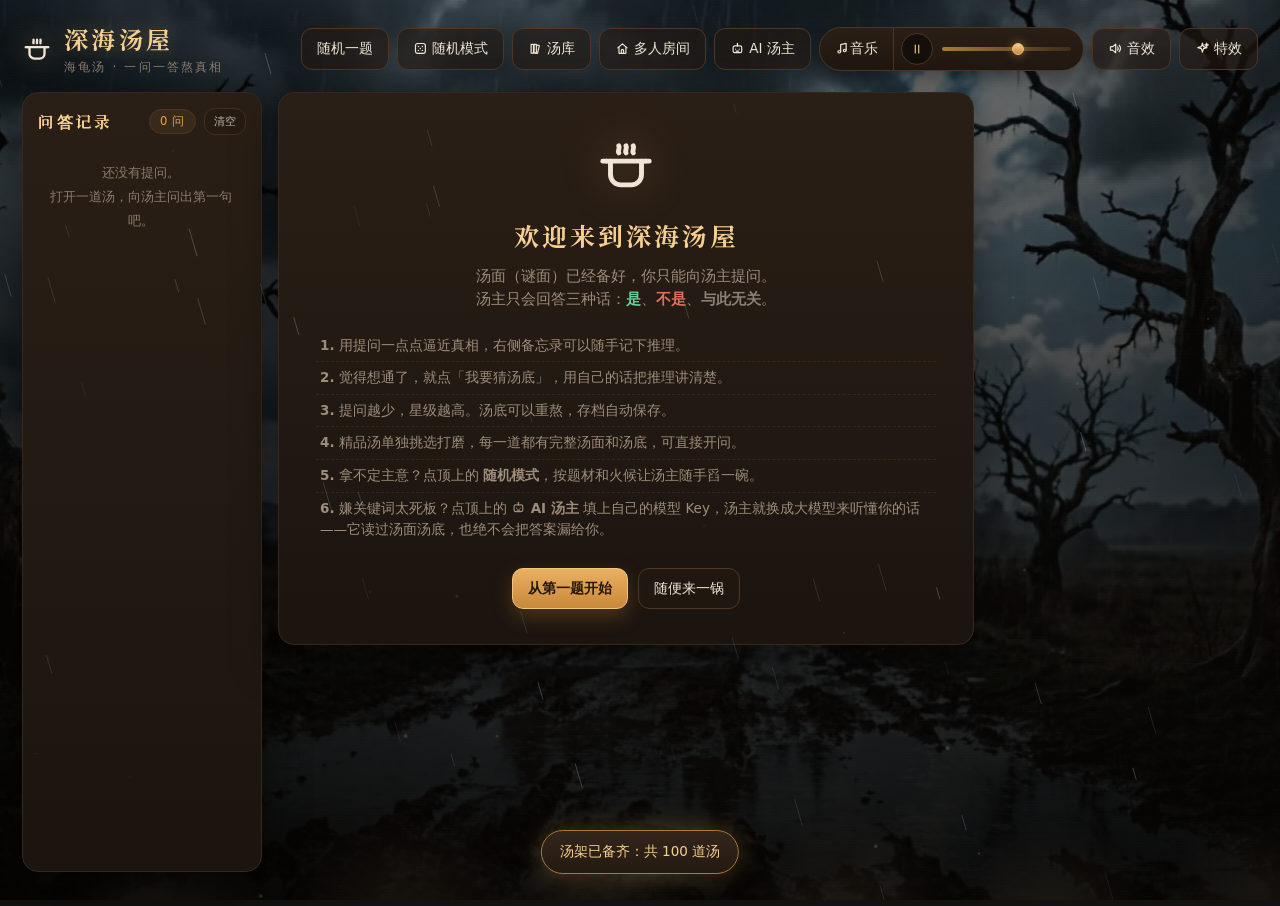
==== index.html @ 7fa59e5e "first commit" ====
<!DOCTYPE html>
<html lang="zh-CN">
<head>
<meta charset="UTF-8" />
<meta name="viewport" content="width=device-width, initial-scale=1, viewport-fit=cover" />
<title>深海汤屋 · 海龟汤推理小馆</title>
<meta name="description" content="海龟汤（汤面猜汤底）推理小游戏：向汤主提问，只能得到「是 / 不是 / 与此无关」，一步步熬出真相。" />
<meta name="theme-color" content="#0d0a08" />
<meta name="application-name" content="深海汤屋" />
<meta property="og:type" content="website" />
<meta property="og:site_name" content="深海汤屋" />
<meta property="og:title" content="深海汤屋 · 海龟汤推理小馆" />
<meta property="og:description" content="汤面已经备好，你只能向汤主提问。汤主只会回答「是 / 不是 / 与此无关」，一步步熬出真相。" />
<meta property="og:url" content="https://xiao-xiao6.github.io/luludawang-vibe-coding4/" />
<meta property="og:image" content="https://xiao-xiao6.github.io/luludawang-vibe-coding4/assets/og-cover.jpg" />
<meta property="og:image:width" content="1200" />
<meta property="og:image:height" content="630" />
<meta property="og:image:alt" content="雨夜中的古堡，深海汤屋的招牌在雨幕里亮着" />
<meta property="og:locale" content="zh_CN" />
<meta name="twitter:card" content="summary_large_image" />
<meta name="twitter:title" content="深海汤屋 · 海龟汤推理小馆" />
<meta name="twitter:description" content="100 道海龟汤，一问一答熬出真相。" />
<meta name="twitter:image" content="https://xiao-xiao6.github.io/luludawang-vibe-coding4/assets/og-cover.jpg" />
<meta name="color-scheme" content="dark" />
<meta name="format-detection" content="telephone=no" />
<meta name="mobile-web-app-capable" content="yes" />
<meta name="apple-mobile-web-app-capable" content="yes" />
<meta name="apple-mobile-web-app-status-bar-style" content="black-translucent" />
<meta name="apple-mobile-web-app-title" content="深海汤屋" />
<link rel="icon" href="data:image/svg+xml,<svg xmlns='http://www.w3.org/2000/svg' viewBox='0 0 24 24'><rect width='24' height='24' rx='5' fill='%23140e09'/><g fill='none' stroke='%23d9a441' stroke-width='1.9' stroke-linecap='round' stroke-linejoin='round'><path d='M4.5 10.5h15'/><path d='M6 10.5v5.2a4 4 0 0 0 4 4h4a4 4 0 0 0 4-4v-5.2'/><path d='M4.5 10.5H3m18 0h-1.5'/><path d='M9.2 7.3c-.6-1 .6-1.7 0-2.7M12 7.3c-.6-1 .6-1.7 0-2.7M14.8 7.3c-.6-1 .6-1.7 0-2.7'/></g></svg>" />
<link rel="manifest" href="manifest.webmanifest" />
<link rel="apple-touch-icon" href="assets/icon-192.png" />
<link rel="preload" as="font" type="font/woff2" href="assets/fonts/NotoSerifSC-title.woff2" crossorigin />
<link rel="stylesheet" href="https://fontsapi.zeoseven.com/66/main/result.css" />
<link rel="stylesheet" href="style.css" />
</head>
<body data-scene="menu">

<noscript>
  <p class="noscript-note">深海汤屋需要开启 JavaScript 才能开锅。请在浏览器设置里允许 JavaScript，然后刷新页面。</p>
</noscript>

<!-- ===== 背景图堆栈（雨夜古堡） ===== -->
<div class="bg-stack" aria-hidden="true">
  <div class="bg-img" id="bg-a"></div>
  <div class="bg-img" id="bg-b"></div>
  <div class="bg-vignette"></div>
</div>

<!-- ===== 蒸汽层 ===== -->
<div class="steam-field" aria-hidden="true">
  <span></span><span></span><span></span><span></span><span></span><span></span>
</div>

<!-- ===== 特效层 ===== -->
<canvas id="fx-canvas" class="fx-canvas" aria-hidden="true"></canvas>
<div class="fx-scan" aria-hidden="true"></div>
<div id="fx-flash" class="fx-flash" aria-hidden="true"></div>
<div class="scene-fade" id="scene-fade" aria-hidden="true"></div>

<header class="topbar">
  <div class="brand">
    <span class="brand-ico" aria-hidden="true"><svg xmlns="http://www.w3.org/2000/svg" viewBox="0 0 24 24" fill="none" stroke="currentColor" stroke-width="1.9" stroke-linecap="round" stroke-linejoin="round" aria-hidden="true"><path d="M4.5 10.5h15"/><path d="M6 10.5v5.2a4 4 0 0 0 4 4h4a4 4 0 0 0 4-4v-5.2"/><path d="M4.5 10.5H3m18 0h-1.5"/><path d="M9.2 7.3c-.6-1 .6-1.7 0-2.7M12 7.3c-.6-1 .6-1.7 0-2.7M14.8 7.3c-.6-1 .6-1.7 0-2.7"/></svg></span>
    <div class="brand-txt">
      <h1>深海汤屋</h1>
      <p>海龟汤 · 一问一答熬真相</p>
    </div>
  </div>
  <div class="top-actions">
    <button type="button" class="btn ghost" id="btn-random">随机一题</button>
    <button type="button" class="btn ghost" id="btn-random-mode"><span class="ic" aria-hidden="true"><svg xmlns="http://www.w3.org/2000/svg" viewBox="0 0 24 24" fill="none" stroke="currentColor" stroke-width="1.9" stroke-linecap="round" stroke-linejoin="round" aria-hidden="true"><rect x="4" y="4" width="16" height="16" rx="3.5"/><circle cx="8.8" cy="8.8" r="1.15" fill="currentColor" stroke="none"/><circle cx="12" cy="12" r="1.15" fill="currentColor" stroke="none"/><circle cx="15.2" cy="15.2" r="1.15" fill="currentColor" stroke="none"/><circle cx="15.2" cy="8.8" r="1.15" fill="currentColor" stroke="none"/><circle cx="8.8" cy="15.2" r="1.15" fill="currentColor" stroke="none"/></svg></span> 随机模式</button>
    <button type="button" class="btn ghost" id="btn-library"><span class="ic" aria-hidden="true"><svg xmlns="http://www.w3.org/2000/svg" viewBox="0 0 24 24" fill="none" stroke="currentColor" stroke-width="1.9" stroke-linecap="round" stroke-linejoin="round" aria-hidden="true"><path d="M5 5.5h3.8v14H5z"/><path d="M9.8 5.5h3.7v14H9.8z"/><path d="M14.6 6.7l3.7.8-2.9 12.6-3.7-.8"/></svg></span> 汤库</button>
    <button type="button" class="btn ghost" id="btn-multi"><span class="ic" aria-hidden="true"><svg xmlns="http://www.w3.org/2000/svg" viewBox="0 0 24 24" fill="none" stroke="currentColor" stroke-width="1.9" stroke-linecap="round" stroke-linejoin="round" aria-hidden="true"><path d="M4.5 11.2 12 4.6l7.5 6.6"/><path d="M6.4 10v8.9a1 1 0 0 0 1 1h9.2a1 1 0 0 0 1-1V10"/><path d="M10.2 20v-4.7a1.8 1.8 0 0 1 3.6 0V20"/></svg></span> 多人房间</button>
    <button type="button" class="btn ghost" id="btn-ai" aria-pressed="false"><span class="ic" aria-hidden="true"><svg xmlns="http://www.w3.org/2000/svg" viewBox="0 0 24 24" fill="none" stroke="currentColor" stroke-width="1.9" stroke-linecap="round" stroke-linejoin="round" aria-hidden="true"><rect x="5" y="8" width="14" height="10.8" rx="2.8"/><path d="M12 8V5.2"/><circle cx="12" cy="3.9" r="1.2" fill="currentColor" stroke="none"/><circle cx="9.2" cy="13.3" r="1" fill="currentColor" stroke="none"/><circle cx="14.8" cy="13.3" r="1" fill="currentColor" stroke="none"/><path d="M10 16.4h4"/></svg></span> AI 汤主</button>
    <!-- 音乐胶囊：music-dock 是胶囊本体的类名（边框 / 背景 / 圆角都挂在它身上），
         top-music 只是历史遗留的定位钩子。两个都要留着，否则胶囊边框不会出现。 -->
    <div class="top-music music-dock" id="music-dock" role="group" aria-label="音乐控制">
      <button type="button" class="btn ghost" id="btn-music" aria-pressed="true"><span class="ic" aria-hidden="true"><svg xmlns="http://www.w3.org/2000/svg" viewBox="0 0 24 24" fill="none" stroke="currentColor" stroke-width="1.9" stroke-linecap="round" stroke-linejoin="round" aria-hidden="true"><path d="M9.2 17V5.8l8.8-1.9V15"/><ellipse cx="6.9" cy="17.2" rx="2.3" ry="1.9"/><ellipse cx="15.7" cy="15.2" rx="2.3" ry="1.9"/></svg></span> 音乐</button>
      <button type="button" class="dock-btn" id="dock-play" aria-pressed="true" title="播放 / 暂停音乐"><svg xmlns="http://www.w3.org/2000/svg" viewBox="0 0 24 24" fill="none" stroke="currentColor" stroke-width="1.9" stroke-linecap="round" stroke-linejoin="round" aria-hidden="true"><path d="M9 5.2v13.6M15 5.2v13.6"/></svg></button>
      <div class="dock-mid">
        <span class="dock-label" id="dock-track">雨夜古堡</span>
        <input type="range" class="dock-vol" id="vol" min="0" max="100" value="60" aria-label="音量" />
      </div>
    </div>
    <button type="button" class="btn ghost" id="btn-sound" aria-pressed="true"><span class="ic" aria-hidden="true"><svg xmlns="http://www.w3.org/2000/svg" viewBox="0 0 24 24" fill="none" stroke="currentColor" stroke-width="1.9" stroke-linecap="round" stroke-linejoin="round" aria-hidden="true"><path d="M4 9.2v5.6h3.5L12.5 19V5L7.5 9.2z"/><path d="M15.5 9.3a4.4 4.4 0 0 1 0 5.4M18 6.8a8 8 0 0 1 0 10.4"/></svg></span> 音效</button>
    <button type="button" class="btn ghost" id="btn-fx" aria-pressed="true"><span class="ic" aria-hidden="true"><svg xmlns="http://www.w3.org/2000/svg" viewBox="0 0 24 24" fill="none" stroke="currentColor" stroke-width="1.9" stroke-linecap="round" stroke-linejoin="round" aria-hidden="true"><path d="M12 3.4 13.7 9l5.6 1.7-5.6 1.7L12 18l-1.7-5.6L4.7 10.7 10.3 9z"/><path d="m18.7 3.5.7 2.1 2.1.7-2.1.7-.7 2.1-.7-2.1-2.1-.7 2.1-.7z"/></svg></span> 特效</button>
  </div>
</header>

<main class="layout">

  <aside class="col-qa" aria-label="问答记录">
    <div class="panel qa-panel">
      <div class="panel-head">
        <h2 class="qa-history-title">问答记录</h2>
        <div class="qa-head-actions">
          <span class="badge" id="qa-count">0 问</span>
          <button type="button" class="btn ghost qa-clear" id="btn-qa-clear" title="清空本局问答记录">清空</button>
        </div>
      </div>
      <div class="qa-log" id="qa-log" role="log" aria-live="polite" aria-label="本局问答记录">
        <p class="empty">还没有提问。<br />打开一道汤，向汤主问出第一句吧。</p>
      </div>
    </div>
  </aside>

  <section class="col-stage" aria-label="汤桌">

    <div class="panel" id="screen-intro">
      <div class="intro">
        <div class="pot" aria-hidden="true"><svg xmlns="http://www.w3.org/2000/svg" viewBox="0 0 24 24" fill="none" stroke="currentColor" stroke-width="1.9" stroke-linecap="round" stroke-linejoin="round" aria-hidden="true"><path d="M4.5 10.5h15"/><path d="M6 10.5v5.2a4 4 0 0 0 4 4h4a4 4 0 0 0 4-4v-5.2"/><path d="M4.5 10.5H3m18 0h-1.5"/><path d="M9.2 7.3c-.6-1 .6-1.7 0-2.7M12 7.3c-.6-1 .6-1.7 0-2.7M14.8 7.3c-.6-1 .6-1.7 0-2.7"/></svg></div>
        <h2>欢迎来到深海汤屋</h2>
        <p class="intro-lead">汤面（谜面）已经备好，你只能向汤主提问。<br />汤主只会回答三种话：<b class="c-yes">是</b>、<b class="c-no">不是</b>、<b class="c-irr">与此无关</b>。</p>
        <ul class="rules">
          <li><b>1.</b> 用提问一点点逼近真相，右侧备忘录可以随手记下推理。</li>
          <li><b>2.</b> 觉得想通了，就点「我要猜汤底」，用自己的话把推理讲清楚。</li>
          <li><b>3.</b> 提问越少，星级越高。汤底可以重熬，存档自动保存。</li>
          <li><b>4.</b> 精品汤单独挑选打磨，每一道都有完整汤面和汤底，可直接开问。</li>
          <li><b>5.</b> 拿不定主意？点顶上的 <b>随机模式</b>，按题材和火候让汤主随手舀一碗。</li>
          <li><b>6.</b> 嫌关键词太死板？点顶上的 <b><span class="ic" aria-hidden="true"><svg xmlns="http://www.w3.org/2000/svg" viewBox="0 0 24 24" fill="none" stroke="currentColor" stroke-width="1.9" stroke-linecap="round" stroke-linejoin="round" aria-hidden="true"><rect x="5" y="8" width="14" height="10.8" rx="2.8"/><path d="M12 8V5.2"/><circle cx="12" cy="3.9" r="1.2" fill="currentColor" stroke="none"/><circle cx="9.2" cy="13.3" r="1" fill="currentColor" stroke="none"/><circle cx="14.8" cy="13.3" r="1" fill="currentColor" stroke="none"/><path d="M10 16.4h4"/></svg></span> AI 汤主</b> 填上自己的模型 Key，汤主就换成大模型来听懂你的话——它读过汤面汤底，也绝不会把答案漏给你。</li>
        </ul>
        <div class="intro-actions">
          <button type="button" class="btn primary" id="btn-start">从第一题开始</button>
          <button type="button" class="btn ghost" id="btn-start-random">随便来一锅</button>
          <button type="button" class="btn ghost hidden" id="btn-resume">继续上一锅</button>
        </div>
      </div>
    </div>

    <div class="panel hidden" id="screen-game">
      <div class="surface-card">
        <div class="surface-head">
          <h2 id="p-title">—</h2>
          <div class="meta">
            <span class="orig-badge hidden" id="p-orig" hidden></span>
            <span class="tag" id="p-tag"></span>
            <span class="cats-inline" id="p-cats"></span>
            <span class="diff" id="p-diff"></span>
          </div>
        </div>
        <p class="surface-text" id="p-surface"></p>
      </div>

      <p class="ai-bar" id="ai-bar">
        <span class="ai-dot" id="ai-dot" aria-hidden="true"></span>
        <span id="ai-bar-text">关键词汤主在值班</span>
        <button type="button" class="ai-link" id="btn-ai-bar">换成 AI 汤主</button>
      </p>

      <!-- 第⑥条：线索 / 提示 / 探索度随机制一并下线，只留提问计数 -->
      <div class="stats">
        <div class="stat"><span class="stat-k">提问</span><b id="s-q">0</b></div>
      </div>

      <div class="log" id="log" role="log" aria-live="polite" aria-label="与汤主的对话"></div>

      <div class="askbar">
        <input id="q-input" class="input" type="text" placeholder="向汤主提问，例如：他认识死者吗？" autocomplete="off" autocapitalize="off" spellcheck="false" enterkeyhint="send" />
        <button type="button" class="btn primary" id="btn-ask">提问</button>
        <button type="button" class="btn ghost" id="btn-guess">我要猜汤底</button>
        <!-- 第⑥条（重做）：旧「权」下线，同款位置换成红色「放弃」——单人直接确认上汤底 -->
        <button type="button" class="btn giveup-btn" id="btn-unlock" title="卡住了？放弃这一锅，直接看汤底"><span class="giveup-glyph">放弃</span></button>
      </div>
    </div>

    <div class="panel hidden" id="screen-random">
      <div class="rand">
        <div class="pot" aria-hidden="true"><svg xmlns="http://www.w3.org/2000/svg" viewBox="0 0 24 24" fill="none" stroke="currentColor" stroke-width="1.9" stroke-linecap="round" stroke-linejoin="round" aria-hidden="true"><rect x="4" y="4" width="16" height="16" rx="3.5"/><circle cx="8.8" cy="8.8" r="1.15" fill="currentColor" stroke="none"/><circle cx="12" cy="12" r="1.15" fill="currentColor" stroke="none"/><circle cx="15.2" cy="15.2" r="1.15" fill="currentColor" stroke="none"/><circle cx="15.2" cy="8.8" r="1.15" fill="currentColor" stroke="none"/><circle cx="8.8" cy="15.2" r="1.15" fill="currentColor" stroke="none"/></svg></div>
        <h2>随机抽题</h2>
        <p class="intro-lead">挑好题材和火候，让汤主随手给你舀一碗。</p>
        <div class="rand-row" role="group" aria-label="按难度抽取">
          <span class="rand-label">火候</span>
          <div class="chips" id="rand-diff"></div>
        </div>
        <div class="rand-row" role="group" aria-label="按题材抽取">
          <span class="rand-label">题材</span>
          <div class="chips" id="rand-cats"></div>
        </div>
        <p class="rand-pool" id="rand-pool">0 道可选</p>
        <div class="rand-actions">
          <button type="button" class="btn primary" id="btn-rand-go">抽一锅</button>
          <button type="button" class="btn ghost" id="btn-rand-back">回首页</button>
        </div>
      </div>
    </div>

    <div class="panel hidden" id="screen-library">
      <div class="panel-head">
        <h2>汤库 · 全网汤面大全</h2>
        <span class="badge" id="lib-count">0 / 0</span>
      </div>
      <input id="lib-search" class="input" type="search" placeholder="搜索标题或汤面，例如：电梯" autocomplete="off" aria-label="搜索汤库" />
      <p class="chips-label">题材</p>
      <div class="chips cats" id="lib-cat" role="group" aria-label="按题材筛选"></div>
      <p class="chips-label">火候</p>
      <div class="chips" id="lib-diff" role="group" aria-label="按难度筛选"></div>
      <p class="chips-label">来源</p>
      <div class="chips" id="lib-src" role="group" aria-label="按来源筛选"></div>
      <div class="rand-row">
        <button type="button" class="chip" id="lib-truth-only" aria-pressed="false">只看有汤底</button>
        <button type="button" class="chip" id="lib-en" aria-pressed="false">只看英文</button>
      </div>
      <div class="puzzle-list lib-list" id="lib-list" role="list"></div>
      <div class="rand-actions">
        <button type="button" class="btn primary" id="btn-lib-more">加载更多</button>
        <button type="button" class="btn ghost" id="btn-lib-back">回首页</button>
      </div>
    </div>

    <div class="panel hidden" id="screen-room">

      <div id="room-entry">
        <div class="room-head"><h2><span class="ic" aria-hidden="true"><svg xmlns="http://www.w3.org/2000/svg" viewBox="0 0 24 24" fill="none" stroke="currentColor" stroke-width="1.9" stroke-linecap="round" stroke-linejoin="round" aria-hidden="true"><path d="M4.5 11.2 12 4.6l7.5 6.6"/><path d="M6.4 10v8.9a1 1 0 0 0 1 1h9.2a1 1 0 0 0 1-1V10"/><path d="M10.2 20v-4.7a1.8 1.8 0 0 1 3.6 0V20"/></svg></span> 多人汤屋</h2></div>
        <p class="intro-lead">和好友用同一个房号进同一间汤屋：一起提问、一起推理、一起猜汤底。</p>
        <div class="room-entry-grid">
          <div class="room-card">
            <h3>建一间新汤屋</h3>
            <p>你是房主 <b>#1</b>，选汤、配 AI 汤主都由你来。</p>
            <button type="button" class="btn primary" id="btn-room-create">建房</button>
          </div>
          <div class="room-card">
            <h3>加入好友的汤屋</h3>
            <p>让房主把 6 位房号发给你。</p>
            <input id="room-join-code" class="input" type="text" maxlength="6" placeholder="输入 6 位房号" autocomplete="off" autocapitalize="characters" />
            <button type="button" class="btn primary" id="btn-room-join">加入</button>
          </div>
        </div>
        <div class="rand-actions"><button type="button" class="btn ghost" id="btn-room-entry-back">回首页</button></div>
      </div>

      <div id="room-live" class="hidden">
        <div class="room-head">
          <h2><span class="ic" aria-hidden="true"><svg xmlns="http://www.w3.org/2000/svg" viewBox="0 0 24 24" fill="none" stroke="currentColor" stroke-width="1.9" stroke-linecap="round" stroke-linejoin="round" aria-hidden="true"><path d="M4.5 11.2 12 4.6l7.5 6.6"/><path d="M6.4 10v8.9a1 1 0 0 0 1 1h9.2a1 1 0 0 0 1-1V10"/><path d="M10.2 20v-4.7a1.8 1.8 0 0 1 3.6 0V20"/></svg></span> 多人汤屋</h2>
          <div class="room-code-wrap">
            <span class="room-code-label">房号</span>
            <b class="room-code" id="room-code">------</b>
            <button type="button" class="btn ghost" id="btn-room-copy">复制</button>
            <button type="button" class="btn ghost" id="btn-room-leave">离开房间</button>
          </div>
        </div>

        <p class="room-phase" id="room-phase">等待全员准备…</p>

        <!-- 全桌可见的「汤主正在思考」横幅（多①）：谁问的都能看到，杜绝无反馈 -->
        <div class="room-pending hidden" id="room-pending" role="status" aria-live="polite"></div>

        <!-- 汤主的话：只在多人房时挪到这里（单人局留在右栏线索板下面），
             腾出右下角给房间聊天框 -->
        <div class="room-tip-slot" id="room-tip-slot"></div>

        <div class="room-body">
          <div class="room-col">
            <div class="panel-head"><h2>玩家</h2><span class="badge" id="room-count">0/15</span></div>
            <div class="room-players" id="room-players"></div>
            <div class="rand-actions">
              <button type="button" class="btn primary" id="btn-room-ready">我准备好了</button>
            </div>
          </div>

          <div class="room-col">
            <div class="panel-head">
              <h2>本锅</h2>
              <!-- 顺序提问 60s 倒计时（playing 且轮到人时才显示）：挂在「本锅」头部，全桌随时可见 -->
              <span class="badge room-timer hidden" id="room-turn-timer" role="timer" aria-live="off"><span class="ic" aria-hidden="true"><svg xmlns="http://www.w3.org/2000/svg" viewBox="0 0 24 24" fill="none" stroke="currentColor" stroke-width="1.9" stroke-linecap="round" stroke-linejoin="round" aria-hidden="true"><path d="M6.8 3.6h10.4M6.8 20.4h10.4"/><path d="M7.8 3.6v3c0 2.2 4.2 4 4.2 5.4s-4.2 3.2-4.2 5.4v3M16.2 3.6v3c0 2.2-4.2 4-4.2 5.4s4.2 3.2 4.2 5.4v3"/><path d="M9.6 17.6c.4-1.2 4.4-1.2 4.8 0" fill="currentColor" stroke="none"/></svg></span> 90s</span>
              <span class="badge" id="room-turn">—</span>
            </div>
            <div class="room-puzzle" id="room-puzzle">
              <p class="empty">房主还没选汤。</p>
            </div>
            <div class="rand-actions">
              <button type="button" class="btn ghost" id="btn-room-choose">选一锅（房主）</button>
              <button type="button" class="btn ghost" id="btn-room-rand">随机一锅（房主）</button>
              <button type="button" class="btn ghost" id="btn-room-next">下一锅（房主）</button>
              <button type="button" class="btn ghost" id="btn-room-ai">AI 汤主设置（房主）</button>
            </div>
            <!-- 实时对话流（多⑤）：中区看当下。与左栏回顾、二级面板查全部同源。 -->
            <div class="panel-head" style="margin-top:12px">
              <h2>实时对话</h2>
              <span class="badge" id="room-feed-count">0 问</span>
            </div>
            <div class="room-feed" id="room-feed" role="log" aria-live="polite" aria-label="实时对话">
              <p class="empty">开局后，每个人的提问都会实时出现在这里。</p>
            </div>
          </div>
        </div>

        <div class="askbar">
          <input id="room-q-input" class="input" type="text" placeholder="没轮到你也可以先写好问题，轮到再发送" autocomplete="off" autocapitalize="off" spellcheck="false" enterkeyhint="send" />
          <button type="button" class="btn primary" id="btn-room-ask">提问</button>
          <button type="button" class="btn ghost" id="btn-room-guess" title="你猜的内容与汤主判定只有你自己看得见，不进问答记录与实时对话">我要猜汤底</button>
          <!-- 第⑥条（重做）：旧「权」密码按钮下线，换成红色「放弃」——发起全房投票看汤底 -->
          <button type="button" class="btn giveup-btn" id="btn-room-giveup" title="卡住了？发起全房投票，同意满「人数-1」就直接上汤底"><span class="giveup-glyph">放弃</span></button>
          <button type="button" class="btn ghost" id="btn-room-qa" title="随时翻阅本锅的全部问答"><span class="ic" aria-hidden="true"><svg xmlns="http://www.w3.org/2000/svg" viewBox="0 0 24 24" fill="none" stroke="currentColor" stroke-width="1.9" stroke-linecap="round" stroke-linejoin="round" aria-hidden="true"><rect x="5.4" y="4.6" width="13.2" height="16" rx="2.2"/><path d="M9.4 4.6v-1a1.6 1.6 0 0 1 1.6-1.6h2a1.6 1.6 0 0 1 1.6 1.6v1" transform="translate(0 1)"/><path d="M8.9 10h6.2M8.9 13h6.2M8.9 16h4"/></svg></span> 问答记录</button>
          <button type="button" class="btn ghost" id="btn-room-notebook" title="你猜过什么、汤主怎么判，只有你自己看得见"><span class="ic" aria-hidden="true"><svg xmlns="http://www.w3.org/2000/svg" viewBox="0 0 24 24" fill="none" stroke="currentColor" stroke-width="1.9" stroke-linecap="round" stroke-linejoin="round" aria-hidden="true"><rect x="6.2" y="3.6" width="13" height="16.8" rx="2"/><path d="M9.6 3.6v16.8"/><path d="M12.4 3.6h4.2v5l-2.1-1.3-2.1 1.3z"/></svg></span> 猜底手账</button>
        </div>
      </div>

  </section>

  <!-- 第⑥条：线索板与「汤主的话」已下线；第⑪条：单人时右栏换成备忘录。
       尺寸与位置沿用原右栏；进多人房时由 JS 把「房间聊天」挂进来并藏起备忘录。 -->
  <aside class="col-clue" id="col-clue" aria-label="备忘录与聊天">
    <div class="room-chat memo-box hidden" id="solo-memo">
      <div class="rc-head">
        <span class="rc-title" id="btn-solo-memo-toggle" aria-expanded="true"><span class="ic" aria-hidden="true"><svg xmlns="http://www.w3.org/2000/svg" viewBox="0 0 24 24" fill="none" stroke="currentColor" stroke-width="1.9" stroke-linecap="round" stroke-linejoin="round" aria-hidden="true"><rect x="6.2" y="3.6" width="13" height="16.8" rx="2"/><path d="M9.6 3.6v16.8"/><path d="M12.4 3.6h4.2v5l-2.1-1.3-2.1 1.3z"/></svg></span> 备忘录＆线索整理处</span>
        <span class="rc-hint">只存在你自己的浏览器里</span>
      </div>
      <textarea class="memo-area" id="solo-memo-text" spellcheck="false"
        placeholder="把自己的推理、灵感、待验证的方向都写在这里。&#10;自动保存在本地，刷新也不会丢。"></textarea>
    </div>
  </aside>

</main>

<div class="modal-wrap hidden" id="modal-guess">
  <div class="modal" role="dialog" aria-modal="true" aria-labelledby="guess-title">
    <h3 id="guess-title">说出你的推理</h3>
    <p class="modal-sub">不用复述原文，把关键的那几层讲清楚就行。汤主会判断你有没有真的熬到汤底。</p>
    <textarea id="guess-input" rows="5" placeholder="我认为，他之所以……是因为……" autocapitalize="off" spellcheck="false" enterkeyhint="done"></textarea>
    <p class="guess-feedback" id="guess-feedback"></p>
    <div class="modal-actions">
      <button type="button" class="btn ghost" id="btn-guess-cancel">再想想</button>
      <button type="button" class="btn primary" id="btn-guess-submit">提交推理</button>
    </div>
  </div>
</div>

<div class="modal-wrap hidden" id="modal-end">
  <div class="modal" role="dialog" aria-modal="true" aria-labelledby="end-title">
    <h3 id="end-title">汤底揭晓</h3>
    <div class="stars" id="end-stars" aria-label="评级">★★★</div>
    <p class="end-note" id="end-note"></p>
    <div class="truth-box" id="end-truth"></div>
    <div class="modal-actions">
      <button type="button" class="btn ghost" id="btn-replay">重熬这一锅</button>
      <button type="button" class="btn ghost" id="btn-next">下一题</button>
      <button type="button" class="btn primary" id="btn-back">回首页</button>
    </div>
  </div>
</div>

<div class="modal-wrap hidden" id="modal-ai">
  <div class="modal" role="dialog" aria-modal="true" aria-labelledby="ai-title">
    <h3 id="ai-title">AI 汤主 · 接入你自己的模型</h3>
    <p class="modal-sub">填好以后，每一题都会把<b>汤面 + 汤底</b>交给模型，让它真的听懂你的问题，而不是死板地撞关键词。配置只存在你自己的浏览器里，不会上传到任何地方。</p>

    <label class="ai-field">
      <span class="ai-k">服务商</span>
      <select id="ai-provider"></select>
    </label>
    <p class="ai-note" id="ai-provider-note"></p>

    <label class="ai-field">
      <span class="ai-k">接口地址</span>
      <input type="text" id="ai-baseurl" class="input" placeholder="https://api.deepseek.com/v1" autocomplete="off" />
    </label>

    <label class="ai-field">
      <span class="ai-k">模型</span>
      <input type="text" id="ai-model" class="input" placeholder="deepseek-chat" autocomplete="off" />
    </label>

    <label class="ai-field">
      <span class="ai-k">API Key</span>
      <input type="password" id="ai-key" class="input" placeholder="sk-..." autocomplete="off" />
    </label>

    <div class="ai-row">
      <button type="button" class="chip" id="ai-enabled" aria-pressed="false">启用 AI 汤主</button>
      <button type="button" class="chip" id="ai-reveal" aria-pressed="false">显示 Key</button>
    </div>

    <p class="ai-note" id="ai-status">未启用，正在用关键词汤主。</p>
    <p class="ai-note ai-warn" id="ai-warn"></p>

    <div class="modal-actions">
      <button type="button" class="btn ghost" id="btn-ai-test">测试连接</button>
      <button type="button" class="btn ghost" id="btn-ai-clear">清空配置</button>
      <button type="button" class="btn ghost" id="btn-ai-cancel">取消</button>
      <button type="button" class="btn primary" id="btn-ai-save">保存并启用</button>
    </div>
  </div>
</div>

<!-- 多人房聊天：进房后才显示。默认展开，位置由 CSS 钉在屏幕右下角，不进顶栏 -->
<div class="room-chat hidden" id="room-chat">
  <div class="rc-head">
    <button type="button" class="rc-title" id="btn-room-chat-toggle" aria-expanded="true">
      <span class="ic" aria-hidden="true"><svg xmlns="http://www.w3.org/2000/svg" viewBox="0 0 24 24" fill="none" stroke="currentColor" stroke-width="1.9" stroke-linecap="round" stroke-linejoin="round" aria-hidden="true"><path d="M4.5 11.6a6.8 6.8 0 0 1 6.9-6.7h1.2a6.8 6.8 0 0 1 6.9 6.7 6.5 6.5 0 0 1-4 6l2.3 3-4.2-1.6a9.6 9.6 0 0 1-4.7.4A6.7 6.7 0 0 1 4.5 12.7z"/><circle cx="9" cy="11.5" r=".95" fill="currentColor" stroke="none"/><circle cx="12.6" cy="11.5" r=".95" fill="currentColor" stroke="none"/><circle cx="16.2" cy="11.5" r=".95" fill="currentColor" stroke="none"/></svg></span> 房间聊天<span class="rc-badge hidden" id="room-chat-badge"></span>
    </button>
    <span class="rc-hint">汤主不看这里</span>
  </div>
  <div class="rc-log" id="room-chat-log" role="log" aria-live="polite" aria-label="房间聊天">
    <p class="empty">房间闲聊区：聊什么都可以，汤主不看这里。</p>
  </div>
  <div class="rc-send">
    <input id="room-chat-input" class="input" type="text" maxlength="120" placeholder="说点什么…" autocomplete="off" autocapitalize="off" spellcheck="false" enterkeyhint="send" />
    <button type="button" class="btn primary" id="btn-room-chat-send">发送</button>
  </div>
</div>

<div class="toast" id="toast" role="status" aria-live="polite"></div>

<script src="assets/vendor/gsap.min.js" defer></script>
<script src="js/data.js" defer></script>
<!-- 【2026-09-23 策略变更】单人模式改走「本地真汤底」：前端直接加载含 truth 的汤库档，
     让 AI 汤主吃真底判定（旧版是瘦身档，单人玩必然空底瞎编）。
     汤底明文公开、可随意下载——防作弊交给玩家自觉；多人房判定仍在服务端 Worker。 -->
<script src="js/library.public.js" defer></script>
<script src="js/engine.js" defer></script>
<script src="js/ai.js" defer></script>
<script src="js/audio.js" defer></script>
<script src="js/fx.js" defer></script>
<script src="js/transition.js" defer></script>
<script src="js/icons.js" defer></script>
<script src="js/net.js" defer></script>
<script src="js/room-ui.js" defer></script>
<script src="js/app.js" defer></script>
</body>
</html>
---- style.css ----
/* ============================================================
 * 深海汤屋 · 皮肤
 * ============================================================ */

/* 标题衬线字体：自托管子集（只含标题用字，约 60KB），让「设计意图」真的落地 */
@font-face {
  font-family: "Noto Serif SC";
  font-style: normal;
  font-weight: 700;
  font-display: swap;
  src: url("assets/fonts/NotoSerifSC-title.woff2") format("woff2");
}

:root {
  --bg: #0d0a08;
  --bg-2: #150f0b;
  --panel: #1c1510;
  --panel-2: #241a13;
  --line: #37281d;
  --line-2: #4c3625;
  --broth: #e2a44f;
  --broth-2: #f6cf90;
  --broth-dim: #a97b38;
  --ink: #f0e5d6;
  --dim: #9d8d7a;
  --dim-2: #8a7d6d;
  --yes: #68cf9a;
  --no: #e0705e;
  --part: #e8c45c;
  --irr: #8b8177;
  /* 「权区」专属色：紫气东来，跟普通按钮一眼分开 */
  --auth: #b98ae0;
  --auth-2: #d9b6f5;
  --auth-dim: #7a5a9c;
  --radius: 16px;
  --shadow: 0 18px 44px rgba(0, 0, 0, .55);
  --serif: "Noto Serif SC", "Source Han Serif SC", "Songti SC", STSong, "SimSun", serif;
  --sans: "Noto Sans SC", "PingFang SC", "Microsoft YaHei", system-ui, -apple-system, sans-serif;

  /* 双端适配：安全区 / 触控热区 / 动态视口 */
  --sat: env(safe-area-inset-top, 0px);
  --sar: env(safe-area-inset-right, 0px);
  --sab: env(safe-area-inset-bottom, 0px);
  --sal: env(safe-area-inset-left, 0px);
  --tap: 44px;
  --vvh: 100vh;

  /* 多人房右栏（宽屏三列）：上「线索板」、下「房间聊天」，各自固定高度。
     高度只跟视口有关，不随房间人数 / 线索条数 / 聊天条数变化。 */
  --room-clue-h: clamp(220px, 43vh, 420px);
  --room-chat-h: clamp(210px, 34vh, 340px);
}

* { box-sizing: border-box; }

html, body { height: 100%; }

body {
  margin: 0;
  font-family: var(--sans);
  color: var(--ink);
  background:
    radial-gradient(1100px 620px at 12% -6%, rgba(226, 164, 79, .13), transparent 62%),
    radial-gradient(900px 520px at 92% 4%, rgba(181, 89, 44, .12), transparent 60%),
    linear-gradient(180deg, var(--bg) 0%, var(--bg-2) 55%, #0b0806 100%);
  background-attachment: fixed;
  min-height: 100%;
  line-height: 1.6;
  -webkit-text-size-adjust: 100%;
}

.hidden { display: none !important; }

/* ---------- 蒸汽背景 ---------- */
.steam-field {
  position: fixed;
  inset: 0;
  overflow: hidden;
  pointer-events: none;
  z-index: 0;
}
.steam-field span {
  position: absolute;
  bottom: -140px;
  width: 220px;
  height: 220px;
  border-radius: 50%;
  background: radial-gradient(circle at 50% 50%, rgba(246, 207, 144, .085), transparent 68%);
  filter: blur(14px);
  animation: rise linear infinite;
}
.steam-field span:nth-child(1) { left: 4%;  animation-duration: 26s; animation-delay: 0s; }
.steam-field span:nth-child(2) { left: 20%; animation-duration: 32s; animation-delay: -6s; width: 300px; }
.steam-field span:nth-child(3) { left: 38%; animation-duration: 24s; animation-delay: -12s; }
.steam-field span:nth-child(4) { left: 56%; animation-duration: 36s; animation-delay: -3s; width: 260px; }
.steam-field span:nth-child(5) { left: 74%; animation-duration: 29s; animation-delay: -16s; }
.steam-field span:nth-child(6) { left: 88%; animation-duration: 34s; animation-delay: -9s; width: 280px; }

@keyframes rise {
  0%   { transform: translate3d(0, 0, 0) scale(.8); opacity: 0; }
  12%  { opacity: .9; }
  100% { transform: translate3d(30px, -118vh, 0) scale(1.35); opacity: 0; }
}

/* ---------- 顶栏 ---------- */
.topbar {
  position: relative;
  z-index: 2;
  display: flex;
  flex-wrap: wrap;
  gap: 12px;
  align-items: center;
  justify-content: space-between;
  padding: calc(20px + var(--sat)) calc(22px + var(--sar)) 14px calc(22px + var(--sal));
  max-width: 1500px;
  margin: 0 auto;
}

.brand { display: flex; align-items: center; gap: 12px; }
.brand-ico {
  font-size: 30px;
  filter: drop-shadow(0 0 12px rgba(226, 164, 79, .5));
}
.brand-txt h1 {
  margin: 0;
  font-family: var(--serif);
  font-size: 24px;
  letter-spacing: .14em;
  color: var(--broth-2);
  text-shadow: 0 0 18px rgba(226, 164, 79, .3);
}
.brand-txt p {
  margin: 0;
  font-size: 12px;
  letter-spacing: .18em;
  color: var(--dim-2);
}

.top-actions { display: flex; flex-wrap: wrap; gap: 8px; align-items: center; }

/* ---------- 按钮 ---------- */
.btn {
  font: inherit;
  font-size: 13.5px;
  padding: 9px 15px;
  border-radius: 11px;
  border: 1px solid var(--line-2);
  background: linear-gradient(180deg, #2a1f16, #201710);
  color: var(--ink);
  cursor: pointer;
  transition: transform .12s ease, border-color .18s ease, background .18s ease, color .18s ease;
  white-space: nowrap;
}
.btn:hover { border-color: var(--broth-dim); transform: translateY(-1px); }
.btn:active { transform: translateY(1px) scale(.99); }
.btn:focus-visible { outline: 2px solid var(--broth); outline-offset: 2px; }
.btn.primary {
  background: linear-gradient(180deg, #eab061, #c9883a);
  border-color: #f0c47f;
  color: #241505;
  font-weight: 700;
  box-shadow: 0 8px 20px rgba(201, 136, 58, .28);
}
.btn.primary:hover { background: linear-gradient(180deg, #f7c579, #d59343); }
.btn.ghost { background: rgba(36, 26, 19, .6); }
.btn.danger:hover { border-color: var(--no); color: #ffd9d2; }

/* ---------- 布局：左问答记录 | 中主区 | 右线索板+汤主的话 ---------- */
.layout {
  position: relative;
  z-index: 2;
  display: grid;
  grid-template-columns: 300px minmax(0, 1fr) 302px;
  gap: 16px;
  align-items: start;
  padding: 0 calc(22px + var(--sar)) calc(34px + var(--sab)) calc(22px + var(--sal));
  max-width: 1860px;
  margin: 0 auto;
}

.panel {
  background: linear-gradient(180deg, #2a1f16, #1b140f);
  border: 1px solid var(--line);
  border-radius: var(--radius);
  box-shadow: var(--shadow);
  padding: 15px 15px 17px;
}
.panel + .panel { margin-top: 16px; }

.panel-head {
  display: flex;
  align-items: center;
  justify-content: space-between;
  gap: 10px;
  margin-bottom: 12px;
}
.panel-head h2 {
  margin: 0;
  font-family: var(--serif);
  font-size: 16px;
  letter-spacing: .16em;
  color: var(--broth-2);
}
.badge {
  font-size: 11.5px;
  letter-spacing: .06em;
  color: var(--broth);
  border: 1px solid var(--line-2);
  border-radius: 999px;
  padding: 2px 10px;
  background: rgba(226, 164, 79, .08);
}

/* ---------- 左栏：问答记录竖版（顶替旧「汤单竖列」位置） ---------- */
.col-qa {
  position: sticky;
  top: 14px;
}
.qa-panel {
  display: flex;
  flex-direction: column;
  height: calc(100vh - 120px);
  height: calc(100dvh - 120px);
}
.qa-history-title {
  margin: 0;
  font-family: var(--serif);
  font-size: 14.5px;
  letter-spacing: .16em;
  color: var(--broth-2);
}
.qa-head-actions {
  display: flex;
  align-items: center;
  gap: 8px;
}
.qa-clear {
  font-size: 11px;
  padding: 4px 9px;
  opacity: .75;
}
.qa-clear:hover { opacity: 1; }
/* 多人房里问答记录由服务端下发，本地「清空」没意义 → 藏起来 */
body.room-mode .qa-clear { display: none; }
.qa-log {
  flex: 1;
  display: flex;
  flex-direction: column;
  gap: 10px;
  overflow-y: auto;
  overscroll-behavior: contain;
  padding-right: 3px;
  margin-top: 10px;
  min-height: 0;
}
.qa-log::-webkit-scrollbar { width: 7px; }
.qa-log::-webkit-scrollbar-thumb { background: var(--line-2); border-radius: 9px; }
.qa-item {
  border: 1px solid var(--line);
  border-radius: 10px;
  padding: 8px 10px;
  background: rgba(20, 15, 11, .55);
}
.qa-item.timeout .qa-a { color: var(--dim-2); font-style: italic; }
.qa-q, .qa-a { display: flex; gap: 7px; align-items: baseline; }
.qa-a { margin-top: 5px; }
.qa-k {
  flex: 0 0 auto;
  font-size: 11px;
  font-weight: 700;
  color: var(--broth-2);
  letter-spacing: .08em;
}
.qa-a .qa-k { color: var(--dim-2); }
.qa-a .qa-k.verdict { font-weight: 700; letter-spacing: .06em; text-shadow: 0 0 10px currentColor; }
.qa-a .qa-k.verdict.yes { color: var(--yes); }
.qa-a .qa-k.verdict.no { color: var(--no); }
.qa-a .qa-k.verdict.partial { color: var(--part); }
.qa-a .qa-k.verdict.irr { color: var(--irr); }
.qa-item.yes { border-color: rgba(104, 207, 154, .45); box-shadow: inset 3px 0 0 var(--yes); }
.qa-item.no { border-color: rgba(224, 112, 94, .45); box-shadow: inset 3px 0 0 var(--no); }
.qa-item.partial { border-color: rgba(232, 196, 92, .5); box-shadow: inset 3px 0 0 var(--part); }
.qa-item.irr { border-color: rgba(139, 129, 119, .45); box-shadow: inset 3px 0 0 var(--irr); }
.qa-q { color: var(--dim); font-size: 12.5px; }
.qa-a { color: #d9c6a6; font-size: 12.5px; }

/* ---------- 汤库（1361 题 + 精品层汤单的归宿） ---------- */
.chips { display: flex; flex-wrap: wrap; gap: 6px; margin-bottom: 11px; }
/* 两级筛选的分区标签：让「大类」和「题材」一眼能分清 */
.chips-label {
  margin: 0 0 5px;
  font-size: 11px;
  letter-spacing: .16em;
  color: var(--dim-2);
}
.chip {
  font: inherit;
  font-size: 12px;
  padding: 4px 10px;
  border-radius: 999px;
  border: 1px solid var(--line);
  background: rgba(20, 15, 11, .7);
  color: var(--dim);
  cursor: pointer;
  transition: all .16s ease;
}
.chip:hover { color: var(--broth-2); border-color: var(--broth-dim); }
.chip.on {
  color: #241505;
  background: linear-gradient(180deg, #eab061, #c9883a);
  border-color: #f0c47f;
  font-weight: 700;
}

.puzzle-list {
  display: flex;
  flex-direction: column;
  gap: 8px;
  max-height: min(58vh, 620px);
  max-height: min(58dvh, 620px);
  overflow-y: auto;
  padding-right: 3px;
}
.puzzle-list::-webkit-scrollbar { width: 7px; }
.puzzle-list::-webkit-scrollbar-thumb { background: var(--line-2); border-radius: 9px; }

.pz-card {
  font: inherit;
  text-align: left;
  width: 100%;
  border: 1px solid var(--line);
  border-radius: 13px;
  background: rgba(18, 13, 10, .72);
  color: var(--ink);
  padding: 10px 12px;
  cursor: pointer;
  transition: all .16s ease;
}
.pz-card:hover { border-color: var(--broth-dim); background: rgba(38, 27, 19, .85); transform: translateX(2px); }
.pz-card:focus-visible { outline: 2px solid var(--broth); outline-offset: 2px; }
.pz-card.active { border-color: var(--broth); box-shadow: inset 0 0 0 1px rgba(226, 164, 79, .35), 0 0 18px rgba(226, 164, 79, .14); }
.pz-title { font-size: 14px; font-weight: 600; margin-bottom: 4px; }
.pz-meta { display: flex; flex-wrap: wrap; gap: 8px; font-size: 11.5px; color: var(--dim-2); }

/* ---------- 「已熬出汤底」小绿勾 ----------
 * 钉在汤卡右上角，点一下标记 / 取消。marked 的卡片同时套上绿框。 */
.pz-card.solved {
  border-color: rgba(104, 207, 154, .55);
  box-shadow: inset 0 0 0 1px rgba(104, 207, 154, .22);
}
.pz-card.solved .pz-title { color: #a8e8c6; }
/* 标题给右上角绿勾留位，不撞字 */
.pz-card .pz-title { padding-right: 24px; }
.pz-check {
  position: absolute;
  top: 8px;
  right: 8px;
  width: 21px;
  height: 21px;
  display: flex;
  align-items: center;
  justify-content: center;
  font-size: 13px;
  line-height: 1;
  border: 1.5px solid var(--line-2);
  border-radius: 50%;
  background: rgba(12, 9, 7, .7);
  color: transparent;
  cursor: pointer;
  transition: all .16s ease;
  z-index: 2;
}
.pz-check:hover { border-color: var(--yes); color: rgba(104, 207, 154, .5); }
.pz-check.on {
  border-color: var(--yes);
  background: rgba(104, 207, 154, .18);
  color: var(--yes);
  box-shadow: 0 0 10px rgba(104, 207, 154, .3);
}
.pz-diff { color: var(--broth-dim); letter-spacing: .1em; }
.pz-stars { color: var(--part); letter-spacing: .06em; }

/* ---------- 开场 ---------- */
.intro { text-align: center; padding: 26px 12px 18px; }
.pot { font-size: 62px; filter: drop-shadow(0 0 22px rgba(226, 164, 79, .35)); }
.intro h2 {
  font-family: var(--serif);
  font-size: 25px;
  letter-spacing: .12em;
  color: var(--broth-2);
  margin: 12px 0 10px;
}
.intro-lead { color: var(--dim); font-size: 14.5px; max-width: 560px; margin: 0 auto 18px; }
.c-yes { color: var(--yes); }
.c-no { color: var(--no); }
.c-irr { color: var(--irr); }
.rules {
  text-align: left;
  display: inline-block;
  margin: 0 auto 22px;
  padding: 0;
  list-style: none;
  max-width: 620px;
  color: var(--dim);
  font-size: 13.5px;
}
.rules li { padding: 5px 0 5px 4px; border-bottom: 1px dashed rgba(76, 54, 37, .5); }
.rules li:last-child { border-bottom: 0; }
.intro-actions { display: flex; gap: 10px; justify-content: center; flex-wrap: wrap; }

/* ---------- 汤面 ---------- */
.surface-card {
  border: 1px solid var(--line-2);
  border-radius: 14px;
  background: linear-gradient(180deg, #3a2a1d, #241910);
  padding: 15px 17px 17px;
  position: relative;
  overflow: hidden;
}
.surface-card::before {
  content: "";
  position: absolute;
  inset: 0 auto 0 0;
  width: 3px;
  background: linear-gradient(180deg, var(--broth), transparent);
}
.surface-head { display: flex; flex-wrap: wrap; align-items: center; justify-content: space-between; gap: 10px; margin-bottom: 9px; }
.surface-head h2 {
  margin: 0;
  font-family: var(--serif);
  font-size: 19.5px;
  letter-spacing: .1em;
  color: var(--broth-2);
}
.meta { display: flex; align-items: center; gap: 9px; font-size: 12px; }
.tag {
  border: 1px solid var(--line-2);
  border-radius: 999px;
  padding: 2px 10px;
  color: var(--broth);
  background: rgba(226, 164, 79, .08);
}
.diff { color: var(--broth-dim); letter-spacing: .12em; }
.surface-text { margin: 0; font-size: 15.5px; line-height: 1.85; color: #ece0d0; white-space: pre-wrap; }

/* ---------- 指标 ---------- */
.stats {
  display: grid;
  grid-template-columns: repeat(3, minmax(0, 1fr)) minmax(0, 2.2fr);
  gap: 10px;
  margin: 14px 0;
}
.stat {
  display: flex;
  align-items: center;
  gap: 8px;
  border: 1px solid var(--line);
  border-radius: 11px;
  background: rgba(16, 12, 9, .6);
  padding: 8px 11px;
  font-size: 13px;
  min-width: 0;
}
.stat-k { color: var(--dim-2); font-size: 12px; white-space: nowrap; }
.stat b { color: var(--broth-2); font-variant-numeric: tabular-nums; }
.bar { flex: 1; height: 7px; border-radius: 9px; background: rgba(76, 54, 37, .5); overflow: hidden; min-width: 40px; }
.bar i { display: block; height: 100%; width: 0; border-radius: 9px; background: linear-gradient(90deg, #c9883a, #f6cf90); transition: width .45s ease; }

/* ---------- 对话 ---------- */
.log {
  border: 1px solid var(--line);
  border-radius: 13px;
  background: #140f0c;
  padding: 12px;
  height: min(44vh, 400px);
  height: min(44dvh, 400px);
  overflow-y: auto;
  display: flex;
  flex-direction: column;
  gap: 9px;
  scrollbar-width: thin;
}
.log::-webkit-scrollbar { width: 8px; }
.log::-webkit-scrollbar-thumb { background: var(--line-2); border-radius: 9px; }

.line { display: flex; flex-direction: column; gap: 3px; max-width: 88%; animation: pop .26s ease both; }
@keyframes pop { from { opacity: 0; transform: translateY(7px); } to { opacity: 1; transform: none; } }
.line.me { align-self: flex-end; align-items: flex-end; }
.line.host { align-self: flex-start; }
.say {
  border-radius: 13px;
  padding: 8px 12px;
  font-size: 14px;
  border: 1px solid var(--line);
  background: rgba(30, 22, 16, .9);
}
.line.me .say { background: linear-gradient(180deg, #2f2318, #241a12); border-color: var(--line-2); }
.line.host.yes .say { border-color: rgba(104, 207, 154, .5); background: rgba(23, 46, 36, .55); }
.line.host.no .say { border-color: rgba(224, 112, 94, .5); background: rgba(52, 24, 21, .5); }
.line.host.partial .say { border-color: rgba(232, 196, 92, .5); background: rgba(52, 43, 19, .5); }
.line.host.hint .say { border-style: dashed; border-color: var(--broth-dim); color: var(--broth-2); }
.line.host.sys .say { background: rgba(20, 15, 11, .6); color: var(--dim); font-size: 12.5px; }
.tone { font-size: 11.5px; color: var(--dim-2); padding: 0 4px; }
.verdict { font-weight: 700; letter-spacing: .06em; }
.verdict.yes { color: var(--yes); }
.verdict.no { color: var(--no); }
.verdict.partial { color: var(--part); }
.verdict.irr { color: var(--irr); }

/* ---------- 提问栏 ---------- */
.askbar { display: flex; flex-wrap: wrap; gap: 8px; margin-top: 13px; }

/* ---------- 密码看汤底（权区）：独立一条，紫色 + 等宽字体 ----------
 * 不跟提问 / 猜汤底挤同一行；单独占一条，靠左对齐。 */
.unlock-bar {
  display: flex;
  margin-top: 9px;
  padding-top: 9px;
  border-top: 1px dashed rgba(122, 90, 156, .38);
}
.unlock-btn {
  font-family: ui-monospace, "SFMono-Regular", Menlo, Consolas, "Courier New", monospace;
  font-size: 12.5px;
  letter-spacing: .08em;
  color: var(--auth-2);
  border-color: rgba(185, 138, 224, .5);
  background: linear-gradient(180deg, rgba(72, 46, 105, .5), rgba(48, 30, 72, .55));
  box-shadow: 0 0 0 1px rgba(185, 138, 224, .12) inset, 0 0 16px rgba(140, 90, 200, .12);
}
.unlock-btn:hover {
  border-color: var(--auth);
  color: #f0e2ff;
  background: linear-gradient(180deg, rgba(92, 60, 132, .62), rgba(60, 38, 90, .68));
  box-shadow: 0 0 0 1px rgba(185, 138, 224, .22) inset, 0 0 22px rgba(150, 100, 210, .22);
}
.unlock-btn:focus-visible { outline: 2px solid var(--auth); outline-offset: 2px; }
/* 弹窗标题同步紫气 */
.unlock-head { color: var(--auth-2); letter-spacing: .06em; }
.unlock-sub { color: #d8c4ee; font-style: italic; line-height: 1.85; }
.modal-unlock { border-color: rgba(185, 138, 224, .45); }
.modal-unlock #unlock-truth { border-color: rgba(185, 138, 224, .35); }
.input {
  flex: 1 1 240px;
  min-width: 0;
  font: inherit;
  font-size: 14.5px;
  padding: 11px 13px;
  border-radius: 12px;
  border: 1px solid var(--line-2);
  background: rgba(12, 9, 7, .8);
  color: var(--ink);
}
.input::placeholder { color: var(--dim-2); }
.input:focus { outline: none; border-color: var(--broth); box-shadow: 0 0 0 3px rgba(226, 164, 79, .14); }

/* ---------- 线索板 ---------- */
.clue-list {
  display: flex;
  flex-direction: column;
  gap: 8px;
  height: 252px;
  overflow-y: auto;
  padding-right: 3px;
}
.clue-list::-webkit-scrollbar { width: 7px; }
.clue-list::-webkit-scrollbar-thumb { background: var(--line-2); border-radius: 9px; }
.clue {
  border: 1px solid var(--line);
  border-left: 3px solid var(--line-2);
  border-radius: 11px;
  background: rgba(18, 13, 10, .74);
  padding: 9px 11px;
  font-size: 13px;
  animation: pop .3s ease both;
}
.clue.yes { border-left-color: var(--yes); }
.clue.partial { border-left-color: var(--part); }
.clue.no { border-left-color: var(--no); }
.clue-k { color: var(--dim-2); font-size: 11px; letter-spacing: .06em; display: block; margin-bottom: 3px; }
.clue.empty-card { border-left-color: var(--line); color: var(--dim-2); font-size: 12.5px; }
.tip { margin: 0; font-size: 13px; color: var(--dim); }
/* 「汤主的话」卡片：单人局固定在右栏线索板下面；进多人房时由 JS 把
   #tip-card 整个挪进 #room-tip-slot，样式保持一致 */
.tip-card { padding: 13px 15px 15px; }
.tip-card .panel-head { margin-bottom: 8px; }
.tip-card .tip { line-height: 1.8; }
.room-tip-slot:empty { display: none; }
.room-tip-slot { margin-top: 12px; }
.room-tip-slot .tip-card { margin-top: 0; }
.empty { margin: 4px 0; font-size: 12.5px; color: var(--dim-2); text-align: center; line-height: 1.9; }

/* ---------- 弹窗 ---------- */
.modal-wrap {
  position: fixed;
  inset: 0;
  z-index: 80;
  display: flex;
  align-items: center;
  justify-content: center;
  padding: calc(20px + var(--sat)) calc(20px + var(--sar)) calc(20px + var(--sab)) calc(20px + var(--sal));
  background: rgba(6, 4, 3, .74);
  backdrop-filter: blur(3px);
  animation: fade .18s ease both;
}
@keyframes fade { from { opacity: 0; } to { opacity: 1; } }

/* ---------- 通用二级确认面板（防误触，2026-09-25） ---------- */
.confirm-wrap .modal { max-width: 430px; }
.confirm-modal h3 { margin: 0 0 8px; }
.btn.danger {
  background: linear-gradient(158deg, #8c2f28 0%, #6d1f1a 46%, #a03a2e 100%);
  border-color: rgba(240, 150, 140, .58);
  color: #fff0ee;
  font-weight: 700;
  text-shadow: 0 0 10px rgba(255, 175, 165, .55), 0 1px 0 rgba(0, 0, 0, .8);
  box-shadow: 0 8px 20px rgba(150, 40, 32, .34);
}
.btn.danger:hover { background: linear-gradient(158deg, #a03a30 0%, #7d281f 46%, #b44436 100%); }

.modal {
  width: min(620px, 100%);
  max-height: 88vh;
  max-height: min(88vh, 88dvh);
  overflow-y: auto;
  border: 1px solid var(--line-2);
  border-radius: 18px;
  background: linear-gradient(180deg, #241a13, #191310);
  box-shadow: 0 26px 60px rgba(0, 0, 0, .7);
  padding: 20px 20px 18px;
  animation: rise-in .26s cubic-bezier(.2, .9, .3, 1.1) both;
}
@keyframes rise-in { from { opacity: 0; transform: translateY(18px) scale(.97); } to { opacity: 1; transform: none; } }

.modal h3 {
  margin: 0 0 6px;
  font-family: var(--serif);
  font-size: 20px;
  letter-spacing: .12em;
  color: var(--broth-2);
}
.modal-sub { margin: 0 0 13px; font-size: 13px; color: var(--dim); }
#guess-input {
  width: 100%;
  font: inherit;
  font-size: 14.5px;
  padding: 11px 13px;
  border-radius: 12px;
  border: 1px solid var(--line-2);
  background: rgba(12, 9, 7, .85);
  color: var(--ink);
  resize: vertical;
  min-height: 108px;
}
#guess-input:focus { outline: none; border-color: var(--broth); box-shadow: 0 0 0 3px rgba(226, 164, 79, .14); }
.guess-feedback { min-height: 20px; margin: 10px 0 0; font-size: 13.5px; }
.guess-feedback.ok { color: var(--yes); }
.guess-feedback.close { color: var(--part); }
.guess-feedback.no { color: var(--no); }

.modal-actions { display: flex; flex-wrap: wrap; gap: 9px; justify-content: flex-end; margin-top: 16px; }

.stars { font-size: 30px; color: var(--part); letter-spacing: .18em; text-align: center; margin: 4px 0 6px; text-shadow: 0 0 22px rgba(232, 196, 92, .45); }
.end-note { text-align: center; color: var(--dim); font-size: 13px; margin: 0 0 14px; }
.truth-box {
  border: 1px solid var(--line-2);
  border-radius: 13px;
  background: rgba(12, 9, 7, .7);
  padding: 14px 15px;
  font-size: 14.5px;
  line-height: 1.9;
  color: #ece0d0;
}

/* ---------- toast ---------- */
.toast {
  position: fixed;
  left: 50%;
  bottom: calc(26px + var(--sab));
  transform: translate(-50%, 26px);
  z-index: 90;
  background: linear-gradient(180deg, #33251a, #241a12);
  border: 1px solid var(--broth-dim);
  color: var(--broth-2);
  font-size: 13.5px;
  padding: 10px 18px;
  border-radius: 999px;
  opacity: 0;
  pointer-events: none;
  transition: opacity .24s ease, transform .24s ease;
  max-width: min(90vw, 460px);
  text-align: center;
}
.toast.show { opacity: 1; transform: translate(-50%, 0); }

/* ---------- 响应式 ---------- */
/* 中宽屏：问答记录挪到顶部横排，主区和右侧栏两列 */
@media (max-width: 1380px) and (min-width: 1181px) {
  .layout { grid-template-columns: 240px minmax(0, 1fr) 268px; }
}
@media (max-width: 1180px) {
  .layout { grid-template-columns: minmax(0, 1fr); }
  .col-qa { position: static; }
  .qa-panel { height: auto; max-height: 300px; }
  .qa-log { max-height: 220px; }
  .col-clue { grid-column: 1 / -1; display: grid; grid-template-columns: 1fr 1fr; gap: 16px; align-items: start; }
  .col-clue .panel + .panel { margin-top: 0; }
  .clue-list { max-height: 280px; }
  .stats { grid-template-columns: repeat(3, minmax(0, 1fr)); }
  .stat.wide { grid-column: 1 / -1; }
}





/* ============================================================
 *  氛围层：背景图 / 雨幕 / 闪电 / 雾气 / 动画 / 音乐台
 * ============================================================ */

/* ---------- 背景图堆栈 ---------- */
.bg-stack {
  position: fixed;
  inset: 0;
  z-index: 0;
  overflow: hidden;
  pointer-events: none;
  background: #100c09;
}
.bg-img {
  position: absolute;
  inset: -4%;
  background-size: cover;
  background-position: center 44%;
  background-repeat: no-repeat;
  opacity: 0;
  transform: translate3d(0, 0, 0) scale(1.08);
  transition: opacity 1.4s ease, filter 1.4s ease;
  filter: saturate(.9) contrast(1.02) brightness(.86);
  will-change: opacity, transform;
}
.bg-img.on { opacity: 1; }
body[data-scene="game"] .bg-img { filter: saturate(.55) contrast(1.1) brightness(.38); }
body[data-scene="win"] .bg-img  { filter: saturate(.8) contrast(1.02) brightness(.6); }
body[data-scene="sad"] .bg-img  { filter: saturate(.5) contrast(1.1) brightness(.3); }

.bg-vignette {
  position: absolute;
  inset: 0;
  background:
    radial-gradient(126% 96% at 50% 16%, rgba(8,6,5,.1) 0%, rgba(8,6,5,.45) 58%, rgba(5,4,3,.85) 100%),
    linear-gradient(180deg, rgba(11,9,6,.35) 0%, rgba(10,8,6,.55) 58%, rgba(6,4,3,.8) 100%);
}

/* ---------- 特效层 ---------- */
.fx-canvas {
  position: fixed;
  inset: 0;
  z-index: 3;
  pointer-events: none;
  opacity: .9;
  max-width: 100vw;
  max-height: var(--vvh);
}
.fx-scan {
  position: fixed;
  inset: 0;
  z-index: 1;
  pointer-events: none;
  opacity: .22;
  background: repeating-linear-gradient(180deg, rgba(255,255,255,.035) 0 1px, transparent 1px 3px);
  mix-blend-mode: overlay;
}
.fx-flash {
  position: fixed;
  inset: 0;
  z-index: 4;
  pointer-events: none;
  opacity: 0;
  transition: opacity .09s linear;
  background:
    radial-gradient(90% 60% at 50% 0%, rgba(214,230,255,.95), rgba(150,175,215,.55) 45%, rgba(40,55,80,0) 100%),
    rgba(180,205,240,.35);
}
.scene-fade {
  position: fixed;
  inset: 0;
  z-index: 50;
  pointer-events: none;
  opacity: 0;
  visibility: hidden;
  background: radial-gradient(120% 90% at 50% 50%, rgba(6,4,3,.86), rgba(3,2,2,.98));
  will-change: opacity;
}
/* 黑幕转场：位置 / 层级 / 底色在这里定，动画交给 js/transition.js（GSAP 时间线）。
   以前这里挂了 CSS keyframes（淡入→自动淡出），会和 GSAP 写的内联 opacity
   互相覆盖；现在只留静态样式，动效全部由转场模块接管。
   .on 只负责把黑幕设为可见，具体的 opacity 由 JS 推。 */
.scene-fade.on {
  visibility: visible;
}

/* ---------- 原创标记 ---------- */
.orig-badge {
  display: inline-block;
  font-size: 10.5px;
  font-weight: 700;
  letter-spacing: .06em;
  color: #2a1806;
  background: linear-gradient(180deg, #f0bd6d, #c9883a);
  border: 1px solid #f0c47f;
  border-radius: 999px;
  padding: 1px 9px;
  box-shadow: 0 0 12px rgba(226,164,79,.35);
  animation: badgeGlow 3.4s ease-in-out infinite;
}
@keyframes badgeGlow {
  0%, 100% { box-shadow: 0 0 10px rgba(226,164,79,.28); }
  50%      { box-shadow: 0 0 20px rgba(246,207,144,.6); }
}
.pz-card.original {
  background: linear-gradient(180deg, rgba(42,30,19,.78), rgba(24,17,12,.8));
}
.pz-card.original::after {
  content: "";
  position: absolute;
  inset: 0 auto 0 0;
  width: 2px;
  background: linear-gradient(180deg, var(--broth), transparent);
  border-radius: 3px;
}
.pz-orig {
  color: #2a1806;
  background: linear-gradient(180deg, #f0bd6d, #c9883a);
  border-radius: 999px;
  padding: 1px 7px;
  font-size: 10px;
  font-weight: 700;
}

/* ---------- 音乐台：并进顶栏「音乐」按钮，按钮拉长，音量滑杆嵌在同一条胶囊里 ---------- */
/* 胶囊本体就是 .music-dock（index.html 上同时挂着 .top-music 作定位钩子）。
   「🎵 音乐」开关、暂停键、音量条三者都在这个 div 里，
   所以外框只要把 border / border-radius / 背景设在自己身上，
   就一定能同时包住音量条和开关按钮。 */
.music-dock {
  position: relative;
  z-index: 2;
  display: inline-flex;
  align-items: center;
  flex-wrap: nowrap;
  gap: 7px;
  padding: 0 10px 0 0;
  border: 1px solid var(--line-2);
  border-radius: 999px;
  background: linear-gradient(180deg, #2a1f16, #201710);
  box-shadow: 0 8px 20px rgba(0,0,0,.35);
  min-height: var(--tap, 44px);
}
@keyframes dockIn { from { opacity: 0; transform: translateY(18px); } to { opacity: 1; transform: none; } }
.music-dock.dim { opacity: .55; }
.dock-btn {
  font: inherit;
  font-size: 14px;
  line-height: 1;
  width: 32px;
  height: 32px;
  border-radius: 50%;
  border: 1px solid var(--line-2);
  background: rgba(16,12,9,.8);
  color: var(--broth-2);
  cursor: pointer;
  transition: transform .14s ease, border-color .18s ease, box-shadow .18s ease;
}
.dock-btn:hover { transform: scale(1.1); border-color: var(--broth); box-shadow: 0 0 14px rgba(226,164,79,.4); }
.dock-btn:focus-visible { outline: 2px solid var(--broth); outline-offset: 2px; }
/* 音乐胶囊内：「音乐」开关就是胶囊的左半段，视觉上和旁边的 ghost 按钮同一族 */
.music-dock #btn-music {
  border: 0;
  border-right: 1px solid var(--line-2);
  border-radius: 999px 0 0 999px;
  background: transparent;
  box-shadow: none;
  align-self: stretch;
  display: inline-flex;
  align-items: center;
}
.dock-label {
  font-size: 11px;
  letter-spacing: .12em;
  color: var(--broth);
  white-space: nowrap;
}
.dock-mid { display: inline-flex; flex-direction: row; align-items: center; gap: 8px; min-width: 96px; }
.dock-label { display: none; }
/* 胶囊里的音量条：铺满胶囊剩余宽度，不再被 flex 压成一个小点 */
.music-dock .dock-mid { flex: 1 1 auto; min-width: 82px; }
.music-dock .dock-vol { width: 100%; min-width: 68px; }
.dock-vol {
  -webkit-appearance: none;
  appearance: none;
  width: 84px;
  height: 4px;
  border-radius: 4px;
  background: linear-gradient(90deg, var(--broth-dim), rgba(76,54,37,.6));
  cursor: pointer;
}
.dock-vol::-webkit-slider-thumb {
  -webkit-appearance: none;
  appearance: none;
  width: 12px;
  height: 12px;
  border-radius: 50%;
  background: linear-gradient(180deg, #f6cf90, #c9883a);
  border: 1px solid #f0c47f;
  box-shadow: 0 0 10px rgba(226,164,79,.55);
}
.dock-vol::-moz-range-thumb {
  width: 12px; height: 12px; border-radius: 50%; border: 1px solid #f0c47f;
  background: #e2a44f; box-shadow: 0 0 10px rgba(226,164,79,.55);
}

/* ---------- 面板 / 卡片 ----------
 * 不再给 .panel 播入场动画：它从 opacity:0 起步，
 * 进汤时和黑幕叠在一起，部分浏览器会把面板停在透明。 */
.panel {
  position: relative;
  overflow: hidden;
  opacity: 1;
}

.pz-card { position: relative; animation: cardIn .38s ease both; }
@keyframes cardIn { from { opacity: 0; transform: translateX(-8px); } to { opacity: 1; transform: none; } }
.pz-card:hover { box-shadow: 0 0 20px rgba(226,164,79,.16); }

.btn { position: relative; overflow: hidden; }
.btn::after {
  content: "";
  position: absolute;
  inset: 0;
  background: linear-gradient(110deg, transparent 34%, rgba(255,255,255,.16) 50%, transparent 66%);
  transform: translateX(-130%);
  transition: transform .55s ease;
}
.btn:hover::after { transform: translateX(130%); }
.chip { animation: cardIn .32s ease both; }

/* ---------- 汤面 / 标题 ---------- */
.brand-txt h1 { animation: titleGlow 5s ease-in-out infinite; }
@keyframes titleGlow {
  0%, 100% { text-shadow: 0 0 18px rgba(226,164,79,.3); }
  50%      { text-shadow: 0 0 30px rgba(246,207,144,.6), 0 0 60px rgba(226,164,79,.28); }
}
.surface-card::after {
  content: "";
  position: absolute;
  inset: 0;
  pointer-events: none;
  background: radial-gradient(120% 90% at 12% 0%, rgba(226,164,79,.09), transparent 62%);
}
.surface-text { min-height: 1.85em; }
.typing::after {
  content: "▍";
  color: var(--broth);
  margin-left: 1px;
  animation: caret .8s steps(1) infinite;
}
@keyframes caret { 0%, 49% { opacity: 1; } 50%, 100% { opacity: 0; } }

/* ---------- 对话 / 线索：判定演出 ---------- */
.line.host.yes .say { animation: pop .26s ease both, yesGlow 1.5s ease-out; }
.line.host.no .say { animation: pop .26s ease both, noShake .42s ease-out; }
.line.host.partial .say { animation: pop .26s ease both, partPulse 1.2s ease-out; }
@keyframes yesGlow {
  0%   { box-shadow: 0 0 0 rgba(104,207,154,0); }
  40%  { box-shadow: 0 0 26px rgba(104,207,154,.55); }
  100% { box-shadow: 0 0 0 rgba(104,207,154,0); }
}
@keyframes noShake {
  0%, 100% { transform: translateX(0); }
  18% { transform: translateX(-4px); }
  38% { transform: translateX(4px); }
  58% { transform: translateX(-3px); }
  78% { transform: translateX(2px); }
}
@keyframes partPulse {
  0%, 100% { box-shadow: 0 0 0 rgba(232,196,92,0); }
  45%      { box-shadow: 0 0 22px rgba(232,196,92,.5); }
}
.clue { position: relative; overflow: hidden; }
.clue.yes   { animation: pop .3s ease both, clueDrop .5s ease-out; }
.clue.no    { animation: pop .3s ease both, noShake .42s ease-out; }
.clue.partial { animation: pop .3s ease both, partPulse 1.1s ease-out; }
@keyframes clueDrop { from { transform: translateY(-10px) rotate(-1.2deg); } to { transform: none; } }
.stat { transition: border-color .2s ease, box-shadow .2s ease; }
.stat:hover { border-color: var(--broth-dim); box-shadow: 0 0 16px rgba(226,164,79,.14); }

/* ---------- 弹窗 / 结局 ---------- */
.stars { animation: starPop .7s cubic-bezier(.2,.9,.3,1.4) both, starGlow 2.4s ease-in-out infinite 1s; }
@keyframes starPop { from { opacity: 0; transform: scale(.4) rotate(-14deg); } to { opacity: 1; transform: none; } }
@keyframes starGlow {
  0%, 100% { text-shadow: 0 0 22px rgba(232,196,92,.45); }
  50%      { text-shadow: 0 0 40px rgba(255,233,196,.9); }
}
.truth-box { position: relative; overflow: hidden; }
.truth-box::before {
  content: "";
  position: absolute;
  inset: 0 auto 0 0;
  width: 3px;
  background: linear-gradient(180deg, var(--broth), transparent);
}
.toast { box-shadow: 0 0 26px rgba(226,164,79,.3); }

/* ---------- 各场景的色温微调 ---------- */
body[data-scene="game"] { --broth: #e08a4f; --broth-2: #f3bd86; }
body[data-scene="win"]  { --broth: #e8c45c; --broth-2: #ffe9b8; }
body[data-scene="sad"]  { --broth: #9a8f86; --broth-2: #cfc6bb; }
body[data-scene="hall"] { --broth: #d9a05c; --broth-2: #f0cf9e; }

/* ---------- 响应式 ---------- */



/* ---------- 雷声震动 ---------- */
.thunder-shake { animation: thunderShake .46s cubic-bezier(.36,.07,.19,.97) both; }
@keyframes thunderShake {
  0%, 100% { transform: translate3d(0, 0, 0); }
  16% { transform: translate3d(-2px, 1px, 0); }
  32% { transform: translate3d(2px, -1px, 0); }
  48% { transform: translate3d(-1.5px, 0, 0); }
  64% { transform: translate3d(1.5px, 1px, 0); }
  82% { transform: translate3d(-1px, 0, 0); }
}

/* ---------- 氛围特效总开关 ----------
 * 关掉「特效」后：雨幕 / 闪电 / 闪光 / 蒸汽 / 扫描线 全部停，
 * 页面只留静态背景图；打雷的整屏抖动也一并停掉。
 * 音乐与音效是另外两个独立开关，不受这里影响。 */
body.fx-off .fx-canvas,
body.fx-off .fx-scan,
body.fx-off .fx-flash,
body.fx-off .steam-field { display: none !important; }

/* ---------- 题材细分类 / 随机模式 ---------- */
.chips.cats { margin-top: -5px; }
.chip.cat { border-style: dashed; }
.chip.cat.on { border-style: solid; }
.chip.diff { font-variant-numeric: tabular-nums; }

.pz-cats { display: flex; flex-wrap: wrap; gap: 5px; margin-top: 6px; }
.pz-cat {
  font-size: 10.5px;
  letter-spacing: .04em;
  color: var(--dim-2);
  border: 1px dashed var(--line);
  border-radius: 999px;
  padding: 1px 7px;
}
.pz-empty {
  margin: 6px 0;
  font-size: 12.5px;
  color: var(--dim-2);
  text-align: center;
  line-height: 1.9;
}
.cats-inline { display: inline-flex; flex-wrap: wrap; gap: 5px; }
.cats-inline .pz-cat { color: var(--broth-dim); border-color: var(--line-2); }

.rand { text-align: center; padding: 22px 12px 16px; }
.rand h2 {
  font-family: var(--serif);
  font-size: 24px;
  letter-spacing: .12em;
  color: var(--broth-2);
  margin: 10px 0 8px;
}
.rand-row {
  display: flex;
  align-items: flex-start;
  justify-content: center;
  gap: 10px;
  margin: 12px 0;
  flex-wrap: wrap;
}
.rand-label {
  font-size: 12.5px;
  letter-spacing: .12em;
  color: var(--dim-2);
  padding-top: 5px;
  min-width: 34px;
  text-align: right;
}
.rand-row .chips { margin-bottom: 0; justify-content: center; }
.rand-pool { margin: 14px 0 0; font-size: 12.5px; color: var(--dim-2); }
.rand-actions { display: flex; gap: 10px; justify-content: center; flex-wrap: wrap; margin-top: 16px; }

/* ---------- AI 汤主 ---------- */
.ai-bar {
  display: flex;
  align-items: center;
  gap: 8px;
  flex-wrap: wrap;
  margin: 0 0 12px;
  padding: 7px 11px;
  border: 1px dashed var(--line);
  border-radius: 11px;
  background: rgba(18, 13, 10, .5);
  font-size: 12.5px;
  color: var(--dim-2);
}
.ai-dot {
  width: 7px;
  height: 7px;
  border-radius: 50%;
  background: var(--dim-2);
  flex: 0 0 auto;
}
.ai-bar.on {
  border-style: solid;
  border-color: var(--line-2);
  color: var(--broth-dim);
}
.ai-bar.on .ai-dot {
  background: var(--yes);
  box-shadow: 0 0 8px rgba(104, 207, 154, .8);
  animation: aiPulse 2.2s ease-in-out infinite;
}
.ai-bar.warn .ai-dot { background: var(--part); box-shadow: 0 0 8px rgba(232, 196, 92, .7); }
.ai-bar.warn { border-color: var(--line-2); }
.ai-bar .ai-warn { color: var(--part); }
.ai-bar .ai-ok { color: var(--yes); }
@keyframes aiPulse {
  0%, 100% { opacity: 1; }
  50% { opacity: .35; }
}
.ai-link {
  font: inherit;
  font-size: 12.5px;
  padding: 2px 9px;
  margin-left: auto;
  border-radius: 999px;
  border: 1px solid var(--line-2);
  background: rgba(36, 26, 19, .6);
  color: var(--broth-dim);
  cursor: pointer;
}
.ai-link:hover { color: var(--broth-2); border-color: var(--broth-dim); }
.ai-link:focus-visible { outline: 2px solid var(--broth); outline-offset: 2px; }

.line.host.pending .say { opacity: .55; }
.line.host.pending .say::after {
  content: "…";
  animation: aiPulse 1.1s ease-in-out infinite;
}

.ai-field { display: block; margin: 0 0 11px; }
.ai-k {
  display: block;
  font-size: 12px;
  letter-spacing: .1em;
  color: var(--dim-2);
  margin-bottom: 4px;
}
.ai-field .input { width: 100%; }
#ai-provider {
  width: 100%;
  font: inherit;
  font-size: 13.5px;
  padding: 9px 11px;
  border-radius: 11px;
  border: 1px solid var(--line-2);
  background: rgba(12, 9, 7, .8);
  color: var(--ink);
}
#ai-provider:focus { outline: none; border-color: var(--broth); }
.ai-row { display: flex; flex-wrap: wrap; gap: 8px; margin: 4px 0 10px; }
.ai-row .chip.on {
  color: #241505;
  background: linear-gradient(180deg, #eab061, #c9883a);
  border-color: #f0c47f;
  font-weight: 700;
}
.ai-note { margin: 6px 0; font-size: 12.5px; color: var(--dim-2); line-height: 1.7; }
.ai-note.ai-warn { color: var(--part); }
.ai-note.ai-ok { color: var(--yes); }
.ai-note.ai-bad { color: var(--no); }

/* ---------- 减少动效 ---------- */
@media (prefers-reduced-motion: reduce) {
  *, *::before, *::after { animation: none !important; transition: none !important; }
  .steam-field { display: none; }
  .bar i { transition: none; }
  .fx-canvas, .fx-scan { display: none; }
  .bg-img { transition: none; }
  .scene-fade { display: none; }
}

/* ============================================================
 *  双端适配层（v13）
 *  桌面 / 平板 / 手机 / 横屏手机，键鼠与触屏两种输入都照顾到
 * ============================================================ */

@supports (height: 100dvh) {
  :root { --vvh: 100dvh; }
}

/* ---------- 触屏点击热区：手机 / 平板一律 ≥44px ---------- */
@media (pointer: coarse) {
  .btn { min-height: var(--tap); }
  .chip { min-height: 36px; padding: 6px 12px; }
  .dock-btn { width: var(--tap); height: var(--tap); }
  .dock-vol { height: 8px; }
  .dock-vol::-webkit-slider-thumb { width: 18px; height: 18px; }
  .dock-vol::-moz-range-thumb { width: 18px; height: 18px; }
  .ai-link { min-height: 32px; padding: 6px 12px; }
  .pz-card { padding: 12px 13px; }
}



/* ---------- 触屏设备：去掉悬停位移，避免「点完还飘着」 ---------- */
@media (hover: none) {
  .btn:hover { transform: none; }
  .btn:hover::after { transform: translateX(-130%); }
  .pz-card:hover { transform: none; }
  .dock-btn:hover { transform: none; }
  .stat:hover { box-shadow: none; }
}

/* ---------- 横屏手机 / 矮视口：先保证竖向空间 ---------- */
@media (max-height: 520px) and (orientation: landscape) {
  .topbar { padding-top: calc(10px + var(--sat)); padding-bottom: 8px; }
  .layout { padding-bottom: calc(18px + var(--sab)); }
  .intro { padding: 12px 10px 10px; }
  .pot { font-size: 40px; }
  .intro h2 { font-size: 20px; margin: 6px 0; }
  .intro-lead { font-size: 13.5px; margin-bottom: 12px; }
  .rules { font-size: 12.5px; margin-bottom: 12px; }
  .log { height: min(38vh, 240px); height: min(38dvh, 240px); }
  .modal { max-height: 94vh; max-height: 94dvh; }
  .rand { padding: 12px 8px 10px; }
  .rand h2 { font-size: 20px; margin: 6px 0; }
  .stars { font-size: 26px; }
}

/* ---------- 小屏弹窗：给内容让出更多空间 ---------- */
@media (max-width: 420px) {
  .top-actions { width: 100%; }
  .top-actions .btn { flex: 1 1 auto; font-size: 12.5px; padding: 8px 10px; }
  .intro { padding: 14px 4px 10px; }
  .pot { font-size: 50px; }
  .intro h2 { font-size: 21px; }

  .music-dock { padding: 0 8px 0 0; gap: 6px; }
  .dock-mid { min-width: 72px; }
  .dock-vol { width: 60px; }
  .dock-btn { width: 28px; height: 28px; }

  /* 窄屏：聊天框仍钉在右下，默认展开；固定尺寸靠上拉长，避开刘海与提问栏 */
  .room-chat {
    right: calc(8px + var(--sar));
    bottom: calc(8px + var(--sab));
    width: min(260px, calc(100vw - 16px - var(--sal) - var(--sar)));
    max-height: min(52dvh, 380px);
  }
  .rc-log { height: min(30dvh, 210px); }
  .rc-send .input { font-size: 16px; }   /* 防 iOS 聚焦时自动放大页面 */

  .toast { bottom: calc(24px + var(--sab)); left: max(16px, calc(16px + var(--sal))); transform: translate(0, 26px); }
  .toast.show { transform: translate(0, 0); }

  .modal-wrap { padding: calc(10px + var(--sat)) calc(10px + var(--sar)) calc(10px + var(--sab)) calc(10px + var(--sal)); }
  .modal { padding: 16px 15px 14px; border-radius: 16px; }
  .modal-actions { gap: 8px; }
  /* 键盘弹起时收起聊天展开层，免得挡住正在打的字；
     焦点在聊天框里（.chat-kb）时例外——那是正在打字，不能把输入框变没 */
  body.kb-open:not(.chat-kb) .room-chat:not(.collapsed) .rc-log,
  body.kb-open:not(.chat-kb) .room-chat:not(.collapsed) .rc-send { display: none; }

  /* 汤库：窄屏给列表更多纵向空间，来源筛选条别把行撑爆 */
  .lib-list { max-height: min(50vh, 460px); max-height: min(50dvh, 460px); }
  #lib-src .chip { max-width: 60vw; }
}

/* ---------- 弹窗打开 / 键盘弹出：收起浮动音乐台 ---------- */
body.modal-open .music-dock,
body.kb-open .music-dock { display: none; }

/* 弹窗打开时，顶栏聊天框让位，避免压在弹窗下 */
body.modal-open .room-chat { display: none; }

@media (max-width: 860px) {
  .topbar { padding: 14px 14px 10px; }
  .brand-txt h1 { font-size: 20px; }
  .brand-txt p { font-size: 11px; }
  .layout { grid-template-columns: minmax(0, 1fr); padding: 0 14px 26px; gap: 14px; }
  .col-clue { grid-template-columns: 1fr; }
  .puzzle-list { flex-direction: row; overflow-x: auto; overflow-y: hidden; max-height: none; padding-bottom: 5px; }
  .pz-card { min-width: 168px; flex: 0 0 auto; }
  .pz-card:hover { transform: none; }
  .log { height: 46vh; }
  .askbar .btn { flex: 1 1 auto; }
  .input { flex: 1 1 100%; }
  .modal-actions .btn { flex: 1 1 auto; }
  .stats { grid-template-columns: repeat(3, minmax(0, 1fr)); gap: 8px; }
  .stat { padding: 7px 9px; font-size: 12px; }

  .music-dock { padding: 0 8px 0 0; gap: 6px; }
  .dock-mid { min-width: 76px; }
  .bg-img { background-position: center 38%; }

  .btn { min-height: var(--tap); }
  .chip { min-height: 34px; padding: 6px 12px; }
  .ai-link { min-height: 32px; }
  .dock-btn { width: var(--tap); height: var(--tap); }
  .dock-vol { height: 8px; }
  .dock-vol::-webkit-slider-thumb { width: 18px; height: 18px; }
  .dock-vol::-moz-range-thumb { width: 18px; height: 18px; }
  /* 输入框字号 <16px 时 iOS 会自动放大整页，横竖屏切完布局就乱 */
  .input, #guess-input, #ai-provider { font-size: 16px; }
  .log, .puzzle-list, .clue-list, .modal { overscroll-behavior: contain; }

  body.kb-open .log { height: 26vh; height: 26dvh; min-height: 96px; }
}

/* ---------- 触屏手感：去掉双击缩放延迟与点击高亮 ---------- */
.btn, .chip, .pz-card, .dock-btn, .ai-link { touch-action: manipulation; -webkit-tap-highlight-color: transparent; }

/* ---------- 长文本断行：手机端不被长串英文 / 网址撑出横向滚动 ---------- */
.surface-text, .say, .truth-box, .clue, .tip, .modal-sub, .pz-title, .pz-meta,
.ai-note, .rand-pool, .rules li, .end-note, .guess-feedback, .ai-bar, .ai-k {
  overflow-wrap: break-word;
  word-break: break-word;
}
.surface-text, .say, .truth-box, .ai-note, .modal-sub, .guess-feedback, .ai-bar {
  overflow-wrap: anywhere;
}

/* ---------- 滚动区：手指滑得动（老 iOS 惯性滚动） ---------- */
.log, .puzzle-list, .clue-list, .modal {
  -webkit-overflow-scrolling: touch;
}

/* ---------- 平板 / 窄桌面 861–1024px：三列早在此宽度前已折叠为单列，这里只限高 ---------- */
@media (max-width: 1024px) and (min-width: 861px) {
  .clue-list { max-height: min(34vh, 320px); max-height: min(34dvh, 320px); }
}

/* ---------- 极窄屏 ≤360px：不让任何一行硬撑 ---------- */
@media (max-width: 360px) {
  .topbar { padding-left: calc(10px + var(--sal)); padding-right: calc(10px + var(--sar)); }
  .layout { padding-left: calc(10px + var(--sal)); padding-right: calc(10px + var(--sar)); }
  .top-actions .btn { font-size: 12px; padding: 8px 9px; }
  .brand-txt p { font-size: 10.5px; letter-spacing: .1em; }
  .stat { font-size: 11.5px; padding: 6px 8px; gap: 6px; }
  .stat-k { font-size: 11px; }
  .pz-card { padding: 10px 11px; }
  .music-dock { padding: 0 6px 0 0; gap: 4px; }
  .dock-mid { min-width: 52px; }
  .dock-vol { width: 44px; }
}

/* ---------- 未开启 JS 时的兜底提示 ---------- */
/* ---------- 汤库模式（lib_* 与精品层完全隔离） ---------- */
#screen-library .panel-head { margin-bottom: 10px; }
#screen-library .input { margin-bottom: 10px; }
#screen-library .chips { max-height: 96px; overflow-y: auto; }
.lib-list { max-height: min(58vh, 620px); max-height: min(58dvh, 620px); }
.lib-list .pz-title { white-space: normal; }
.lib-notruth {
  color: var(--dim-2);
  border: 1px dashed var(--line-2);
  border-radius: 999px;
  padding: 0 6px;
  font-size: 10.5px;
  line-height: 1.6;
}
#lib-src .chip {
  max-width: 46vw;
  overflow: hidden;
  text-overflow: ellipsis;
  white-space: nowrap;
}
#lib-truth-only.on,
#lib-en.on {
  color: var(--broth-2);
  border-color: var(--broth);
  background: rgba(226, 164, 79, .12);
}

.noscript-note {
  margin: 0;
  padding: 30px 18px;
  text-align: center;
  font-size: 14px;
  line-height: 1.9;
  color: var(--ink);
}

/* ---------- 多人房间（规格 #6/#9/#14/#15） ---------- */
#screen-room .room-head {
  display: flex;
  align-items: center;
  justify-content: space-between;
  gap: 12px;
  flex-wrap: wrap;
  margin-bottom: 10px;
}
#screen-room .room-head h2 {
  margin: 0;
  font-family: var(--serif);
  font-size: 19px;
  letter-spacing: .14em;
  color: var(--broth-2);
}
.room-code-wrap { display: flex; align-items: center; gap: 8px; flex-wrap: wrap; }
.room-code-label { font-size: 12px; color: var(--dim); letter-spacing: .1em; }
.room-code {
  font-family: var(--mono, ui-monospace, monospace);
  font-size: 19px;
  letter-spacing: .22em;
  color: var(--broth-2);
  border: 1px dashed var(--line-2);
  border-radius: 9px;
  padding: 3px 11px;
  background: rgba(226, 164, 79, .07);
}
.room-phase {
  margin: 0 0 13px;
  font-size: 13.5px;
  color: var(--dim);
  line-height: 1.8;
}

.room-entry-grid {
  display: grid;
  grid-template-columns: 1fr 1fr;
  gap: 14px;
  margin: 14px 0 4px;
}
.room-card {
  border: 1px solid var(--line);
  border-radius: var(--radius);
  background: rgba(20, 15, 11, .55);
  padding: 14px;
}
.room-card h3 {
  margin: 0 0 6px;
  font-family: var(--serif);
  font-size: 15.5px;
  letter-spacing: .1em;
  color: var(--broth-2);
}
.room-card p { margin: 0 0 11px; font-size: 12.5px; color: var(--dim); line-height: 1.8; }
.room-card .input { width: 100%; margin-bottom: 9px; }

.room-body {
  display: grid;
  grid-template-columns: minmax(0, 1fr) minmax(0, 1.25fr);
  gap: 14px;
  margin-bottom: 14px;
}
.room-col {
  border: 1px solid var(--line);
  border-radius: var(--radius);
  background: rgba(20, 15, 11, .5);
  padding: 12px 13px 13px;
  margin-bottom: 14px;
}
.room-col .panel-head { margin-bottom: 9px; }

/* 人数上限提到 15 后，玩家列表限高滚动，
   免得长名单把「我准备好了」顶到屏外 */
.room-players {
  display: flex;
  flex-direction: column;
  gap: 7px;
  max-height: min(46vh, 470px);
  overflow-y: auto;
  overscroll-behavior: contain;
  padding-right: 2px;
}
.room-player {
  display: flex;
  align-items: center;
  gap: 8px;
  flex-wrap: wrap;
  font-size: 13px;
  border: 1px solid var(--line);
  border-radius: 9px;
  padding: 7px 10px;
  background: rgba(12, 9, 7, .5);
}
.room-player.self { border-color: var(--broth); background: rgba(226, 164, 79, .09); }
.room-player.off { opacity: .55; }
.rp-uid { font-family: var(--mono, monospace); color: var(--broth); font-size: 12px; }
.rp-name { font-weight: 700; color: var(--ink); }
.rp-state { font-size: 11.5px; font-weight: 700; color: var(--dim-2); }
.rp-state.ready { color: var(--yes); }
.rp-state.wait { color: var(--no); }
.rp-off { font-size: 11px; color: var(--no); }
.room-tag {
  font-size: 10.5px;
  border-radius: 999px;
  padding: 1px 7px;
  border: 1px solid var(--line-2);
  color: var(--dim);
}
.room-tag.host { color: var(--broth-2); border-color: var(--broth); background: rgba(226, 164, 79, .12); }
.room-tag.turn { color: var(--yes); border-color: var(--yes); }
.room-tag.me { color: var(--part); border-color: var(--part); }

/* 死座位：房主可请离（多②）——按钮做得低调，不抢视线 */
.rp-kick {
  margin-left: auto;
  font-size: 10.5px;
  padding: 2px 8px;
  border-color: rgba(224, 112, 94, .5);
  color: #e0705e;
  opacity: .85;
}
.rp-kick:hover { opacity: 1; background: rgba(224, 112, 94, .12); }

/* ---------- 汤主思考中横幅（多①）：全桌可见，位置在 askbar 上方 ---------- */
.room-pending {
  display: flex;
  align-items: center;
  gap: 9px;
  flex-wrap: wrap;
  margin: 0 0 10px;
  padding: 9px 13px;
  border: 1px solid rgba(226, 164, 79, .45);
  border-radius: 10px;
  background: linear-gradient(90deg, rgba(226, 164, 79, .14), rgba(226, 164, 79, .04));
  font-size: 12.5px;
  color: #d9c6a6;
  animation: pendingIn .22s ease-out;
}
.room-pending.hidden { display: none; }
.room-pending b { color: var(--broth-2); }
.room-pending .pd-tip { margin-left: auto; font-size: 11.5px; color: var(--dim-2); }
.pd-dot {
  flex: 0 0 auto;
  width: 8px; height: 8px;
  border-radius: 50%;
  background: var(--broth);
  animation: pdPulse 1s ease-in-out infinite;
}
@keyframes pdPulse {
  0%, 100% { opacity: .35; transform: scale(.85); }
  50% { opacity: 1; transform: scale(1.15); }
}
@keyframes pendingIn {
  from { opacity: 0; transform: translateY(-4px); }
  to { opacity: 1; transform: none; }
}

/* 提问按钮的思考态：不能点，且在动 */
.btn.busy { position: relative; pointer-events: none; opacity: .8; }
.btn.busy::after {
  content: "";
  display: inline-block;
  width: 1em;
  text-align: left;
  animation: dots 1.2s steps(4, end) infinite;
}
@keyframes dots {
  0% { content: ""; }
  25% { content: "."; }
  50% { content: ".."; }
  75%, 100% { content: "..."; }
}

/* ---------- 右下角房间聊天（进房才出现） ----------
 * 默认 collapsed（只留一条头胶囊），点标题向上展开；
 * 固定在屏幕右下角，原「汤主的话」那一块已经腾给它。 */
.room-chat {
  position: fixed;
  right: calc(18px + var(--sar));
  bottom: calc(18px + var(--sab));
  width: 320px;
  max-width: min(340px, calc(100vw - 32px));
  z-index: 30;
  border: 1px solid var(--line-2);
  border-radius: 13px;
  background: rgba(14, 10, 8, .94);
  box-shadow: 0 10px 30px rgba(0, 0, 0, .5);
  backdrop-filter: blur(7px);
  display: flex;
  flex-direction: column;
  overflow: hidden;
}
/* 展开时整体固定高度：头部 + 日志区 + 输入区，尺寸稳定不抽动 */
.room-chat:not(.collapsed) { height: 400px; }
.room-chat.hidden { display: none; }
.room-chat.collapsed .rc-log,
.room-chat.collapsed .rc-send { display: none; }
.rc-head {
  display: flex;
  align-items: center;
  gap: 8px;
  padding: 8px 11px;
  border-bottom: 1px solid var(--line);
  background: rgba(226, 164, 79, .07);
}
.room-chat.collapsed .rc-head { border-bottom: 0; }
.rc-title {
  font: inherit;
  font-size: 12.5px;
  font-weight: 700;
  letter-spacing: .06em;
  color: var(--broth-2);
  background: none;
  border: 0;
  padding: 0;
  cursor: pointer;
  display: flex;
  align-items: center;
  gap: 6px;
}
.rc-hint { margin-left: auto; font-size: 10.5px; color: var(--dim-2); }
.rc-badge {
  min-width: 16px;
  border-radius: 999px;
  padding: 0 5px;
  font-size: 10.5px;
  line-height: 16px;
  text-align: center;
  color: #1a1208;
  background: var(--broth);
}
.rc-badge.hidden { display: none; }
.rc-log {
  flex: 1 1 auto;
  min-height: 0;
  height: 300px;            /* 固定高度下的占位；父容器限高时会被压缩并滚动 */
  overflow-y: auto;
  padding: 9px 11px;
  display: flex;
  flex-direction: column;
  gap: 6px;
}
.rc-log .empty { font-size: 11.5px; color: var(--dim-2); line-height: 1.7; }
.chat-item { font-size: 12.5px; line-height: 1.6; color: var(--ink); }
.chat-item .ci-name {
  color: var(--broth-2);
  font-weight: 700;
  margin-right: 6px;
  font-size: 11.5px;
}
.chat-item.me .ci-name { color: var(--part); }
.rc-send {
  display: flex;
  gap: 7px;
  padding: 8px 10px;
  border-top: 1px solid var(--line);
}
.rc-send .input { flex: 1; min-width: 0; font-size: 12.5px; padding: 7px 10px; }
.rc-send .btn { padding: 7px 12px; font-size: 12.5px; }

/* 多人房「本锅」头部：顺序提问 60s 倒计时（全桌随时可见） */
.room-timer {
  font-variant-numeric: tabular-nums;
  letter-spacing: .04em;
  color: var(--yes);
  border-color: rgba(104, 207, 154, .4);
  background: rgba(104, 207, 154, .08);
}
.room-timer.warn {
  color: var(--part);
  border-color: rgba(232, 196, 92, .5);
  background: rgba(232, 196, 92, .1);
  animation: timerPulse 1s ease-in-out infinite;
}
.room-timer.urgent {
  color: #ffb3a8;
  border-color: rgba(224, 112, 94, .6);
  background: rgba(224, 112, 94, .12);
  animation: timerPulse .6s ease-in-out infinite;
}
@keyframes timerPulse {
  0%, 100% { opacity: 1; }
  50% { opacity: .55; }
}

/* ---------- 实时对话流（多⑤）：中区看当下 ---------- */
.room-feed {
  max-height: 208px;
  overflow-y: auto;
  padding: 10px 11px;
  border: 1px solid var(--line);
  border-radius: 11px;
  background: rgba(12, 9, 7, .45);
  font-size: 12.5px;
}
.room-feed .empty { font-size: 11.5px; color: var(--dim-2); line-height: 1.7; }
.feed-row {
  display: flex;
  flex-wrap: wrap;
  align-items: baseline;
  gap: 7px;
  padding: 5px 0;
  border-bottom: 1px dashed rgba(255, 255, 255, .05);
}
.feed-row:last-child { border-bottom: 0; }
.fb-name { flex: 0 0 auto; font-weight: 700; color: var(--broth-2); font-size: 11.5px; }
.fb-q { color: var(--dim); }
.fb-stamp {
  flex: 0 0 auto;
  border-radius: 999px;
  padding: 0 7px;
  font-size: 10.5px;
  border: 1px solid var(--line-2);
  color: var(--dim);
}
.fb-stamp.yes { color: var(--yes); border-color: var(--yes); font-weight: 700; text-shadow: 0 0 10px rgba(104, 207, 154, .55); }
.fb-stamp.no { color: var(--no); border-color: var(--no); font-weight: 700; text-shadow: 0 0 10px rgba(224, 112, 94, .5); }
.fb-stamp.partial, .fb-stamp.close { color: var(--part); border-color: var(--part); font-weight: 700; text-shadow: 0 0 10px rgba(232, 196, 92, .5); }
.fb-stamp.irr { color: var(--irr); border-color: var(--irr); font-weight: 700; }
.fb-stamp.solved { color: var(--yes); border-color: var(--yes); }
.fb-a { color: #d9c6a6; }
.feed-row.sys { opacity: .78; font-style: italic; }
.feed-row.guess { background: rgba(226, 164, 79, .05); }
.feed-row.pending { background: rgba(226, 164, 79, .1); }
.feed-row.pending .fb-a { color: var(--broth-2); font-style: italic; }

/* ---------- 「问答记录」二级面板（多③）：可自由翻阅，不自动滚 ---------- */
.room-qa-sheet {
  max-height: min(58vh, 460px);
  overflow-y: auto;
  display: flex;
  flex-direction: column;
  gap: 10px;
  padding: 12px;
  border: 1px solid var(--line);
  border-radius: 11px;
  background: rgba(12, 9, 7, .5);
  margin-bottom: 12px;
}
.room-qa-sheet .empty { font-size: 12.5px; color: var(--dim-2); }

/* 多人房模式下，左栏是「电影片尾」自动滚动 + 可手动翻阅 */
.qa-log {
  user-select: none;
  -webkit-user-select: none;
}
body.room-mode .qa-log {
  user-select: none;
  -webkit-user-select: none;
  overscroll-behavior: contain;
}

/* ---------- 第⑤条（2026-09-25 彻查重做）：PC 端问答记录不再锁死 ----------
 * 旧版这里给桌面端上了 overflow:hidden + 滚轮 preventDefault 双保险，
 * 结果 PC 玩家连手动翻都翻不动；而自动滚动又因为桌面浏览器 scrollTop
 * 取整、每帧 0.4px 被吞而原地卡死（根因与修法见 room-ui.js 注释）。
 * 现在双端同一套：自动慢滚循环 + 滚轮 / 触屏 / 滚动条随意翻，
 * 手一碰自动滚动先让位 4 秒再接管。 */
@media (pointer: fine) and (min-width: 861px) {
  .qa-log {
    overflow-y: auto;
    scrollbar-width: thin;
  }
}

/* ---------- 第③条：「权」——水墨印章按钮（单人 / 多人共用） ----------
 * 尺寸靠 .askbar 的 flex 拉伸与左右按钮齐高，不另撑行高。
 * 旧的「独立一条」已经下线，.unlock-bar / .quan-frame 一律不再占位。 */
.unlock-bar { display: none; }
.quan-frame { display: none; }
.quan-btn {
  display: inline-flex;
  align-items: center;
  justify-content: center;
  font-family: "寒蝉团圆体 Round", "Noto Serif SC", var(--serif);
  font-weight: normal;
  font-size: 15px;
  line-height: 1.25;
  padding: 9px 15px;
  min-width: 46px;
  color: #f3e8ff;
  letter-spacing: 0;
  border: 1px solid rgba(196, 150, 240, .58);
  border-radius: 12px;
  background:
    radial-gradient(120% 90% at 22% 18%, rgba(160, 110, 210, .38), transparent 62%),
    radial-gradient(110% 120% at 84% 88%, rgba(38, 16, 62, .92), transparent 60%),
    linear-gradient(158deg, #241333 0%, #120a1b 46%, #2a1640 100%);
  box-shadow:
    0 0 0 2px rgba(14, 8, 20, .62),
    0 0 0 3.5px rgba(196, 150, 240, .30),
    0 0 0 6px rgba(120, 70, 180, .10),
    0 0 18px rgba(140, 90, 200, .25),
    0 6px 18px rgba(0, 0, 0, .45);
  text-shadow: 0 0 12px rgba(215, 175, 255, .75), 0 1px 0 rgba(0, 0, 0, .8);
}
/* 墨在字后面慢慢晕开 */
.quan-btn::before {
  content: "";
  position: absolute;
  inset: -20%;
  pointer-events: none;
  background:
    radial-gradient(48% 42% at 30% 34%, rgba(18, 6, 30, .88), transparent 70%),
    radial-gradient(40% 46% at 70% 68%, rgba(120, 70, 180, .42), transparent 72%),
    radial-gradient(30% 26% at 58% 26%, rgba(246, 232, 255, .18), transparent 70%);
  filter: blur(1.6px);
  opacity: .72;
  animation: quanInk 7s ease-in-out infinite;
}
/* 笔锋扫过：比通用 .btn::after 更亮更窄的一道白光 */
.quan-btn::after {
  background: linear-gradient(112deg, transparent 38%, rgba(246, 232, 255, .52) 50%, transparent 62%);
}
/* 第③条：字抬到墨晕 / 笔锋两层之上 */
.quan-glyph { position: relative; z-index: 2; pointer-events: none; }
.quan-btn:hover {
  color: #fff6ff;
  border-color: rgba(226, 186, 255, .8);
  box-shadow:
    0 0 0 2px rgba(14, 8, 20, .7),
    0 0 0 3.5px rgba(226, 186, 255, .48),
    0 0 0 7px rgba(140, 80, 210, .16),
    0 0 26px rgba(170, 110, 235, .5),
    0 0 54px rgba(120, 60, 190, .28),
    0 8px 22px rgba(0, 0, 0, .55);
  text-shadow: 0 0 16px rgba(240, 205, 255, .95), 0 0 34px rgba(170, 110, 235, .6);
}
.quan-btn:focus-visible { outline: 2px solid var(--auth); outline-offset: 3px; }
@keyframes quanInk {
  0%, 100% { opacity: .6; transform: scale(1) rotate(0deg); }
  35%      { opacity: .95; transform: scale(1.10) rotate(6deg); }
  70%      { opacity: .7; transform: scale(.96) rotate(-5deg); }
}

/* ---------- 第⑥条（重做）：「放弃」——火漆印章按钮（替代旧「权」） ----------
 * 位置、尺寸、字体 CSS 全部沿用 .quan-btn，只把配色整体翻成红色。 */
.giveup-btn {
  display: inline-flex;
  align-items: center;
  justify-content: center;
  font-family: "寒蝉团圆体 Round", "Noto Serif SC", var(--serif);
  font-weight: normal;
  font-size: 15px;
  line-height: 1.25;
  padding: 9px 15px;
  min-width: 46px;
  color: #fff0ee;
  letter-spacing: 0;
  border: 1px solid rgba(240, 150, 140, .58);
  border-radius: 12px;
  background:
    radial-gradient(120% 90% at 22% 18%, rgba(215, 80, 70, .38), transparent 62%),
    radial-gradient(110% 120% at 84% 88%, rgba(62, 10, 10, .92), transparent 60%),
    linear-gradient(158deg, #331010 0%, #1b0808 46%, #401614 100%);
  box-shadow:
    0 0 0 2px rgba(20, 8, 8, .62),
    0 0 0 3.5px rgba(240, 150, 140, .30),
    0 0 0 6px rgba(190, 70, 60, .10),
    0 0 18px rgba(220, 90, 80, .25),
    0 6px 18px rgba(0, 0, 0, .45);
  text-shadow: 0 0 12px rgba(255, 175, 165, .75), 0 1px 0 rgba(0, 0, 0, .8);
}
.giveup-btn::before {
  content: "";
  position: absolute;
  inset: -20%;
  pointer-events: none;
  background:
    radial-gradient(48% 42% at 30% 34%, rgba(30, 6, 6, .88), transparent 70%),
    radial-gradient(40% 46% at 70% 68%, rgba(190, 60, 50, .42), transparent 72%),
    radial-gradient(30% 26% at 58% 26%, rgba(255, 232, 230, .18), transparent 70%);
  filter: blur(1.6px);
  opacity: .72;
  animation: quanInk 7s ease-in-out infinite;
}
.giveup-btn::after {
  background: linear-gradient(112deg, transparent 38%, rgba(255, 232, 230, .52) 50%, transparent 62%);
}
.giveup-glyph { position: relative; z-index: 2; pointer-events: none; }
.giveup-btn:hover {
  color: #fff6f5;
  border-color: rgba(255, 186, 178, .8);
  box-shadow:
    0 0 0 2px rgba(20, 8, 8, .7),
    0 0 0 3.5px rgba(255, 186, 178, .48),
    0 0 0 7px rgba(210, 80, 70, .16),
    0 0 26px rgba(235, 110, 95, .5),
    0 0 54px rgba(190, 60, 50, .28),
    0 8px 22px rgba(0, 0, 0, .55);
  text-shadow: 0 0 16px rgba(255, 205, 198, .95), 0 0 34px rgba(235, 110, 95, .6);
}
.giveup-btn:focus-visible { outline: 2px solid var(--no); outline-offset: 3px; }

/* ---------- 第⑥条：放弃投票卡（全房悬浮，同意 / 拒绝两键） ---------- */
.vote-card {
  position: fixed;
  top: 14px;
  left: 50%;
  transform: translateX(-50%);
  z-index: 95;
  width: min(380px, calc(100vw - 24px));
  padding: 12px 16px 13px;
  border: 1px solid rgba(240, 150, 140, .5);
  border-radius: 14px;
  background: linear-gradient(160deg, rgba(46, 14, 12, .96), rgba(20, 8, 8, .96));
  box-shadow: 0 0 24px rgba(220, 90, 80, .25), 0 10px 30px rgba(0, 0, 0, .55);
  text-align: center;
  animation: voteIn .28s ease;
}
.vote-card.hidden { display: none; }
@keyframes voteIn {
  from { opacity: 0; transform: translate(-50%, -14px); }
  to   { opacity: 1; transform: translate(-50%, 0); }
}
.vc-title {
  font-family: var(--serif);
  font-size: 14.5px;
  color: #ffd9d2;
  letter-spacing: .04em;
}
.vc-sub { margin-top: 4px; font-size: 12px; color: var(--dim); }
.vc-actions { display: flex; gap: 10px; justify-content: center; margin-top: 10px; }
.vc-actions .btn { min-width: 96px; }
.vc-yes { border-color: rgba(104, 207, 154, .6); color: #b8ecd0; }
.vc-yes.on { background: rgba(104, 207, 154, .22); border-color: var(--yes); }
.vc-no { border-color: rgba(224, 112, 94, .6); color: #ffcfc7; }
.vc-no.on { background: rgba(224, 112, 94, .22); border-color: var(--no); }

/* ---------- 第⑦条：说破者昵称 —— 汤底框上方，流光 + 弹跳 + 双星闪烁 ---------- */
.winner-tag {
  display: flex;
  align-items: center;
  justify-content: center;
  gap: 10px;
  margin: 2px 0 10px;
}
.wt-name {
  font-family: var(--serif);
  font-size: 19px;
  font-weight: 700;
  letter-spacing: .08em;
  background: linear-gradient(100deg, #ffd98a, #ff9d6e, #ffe9c4, #8fd3ff, #ffd98a);
  background-size: 300% 100%;
  -webkit-background-clip: text;
  background-clip: text;
  color: transparent;
  animation: wtFlow 2.6s linear infinite, wtPop .55s cubic-bezier(.2, 1.6, .4, 1);
  filter: drop-shadow(0 0 10px rgba(255, 200, 120, .45));
}
.wt-spark {
  font-size: 14px;
  color: #ffd98a;
  animation: wtSpark 1.1s ease-in-out infinite;
}
.wt-spark:last-child { animation-delay: .55s; }
@keyframes wtFlow { to { background-position: 300% 0; } }
@keyframes wtPop { from { transform: scale(.3); opacity: 0; } }
@keyframes wtSpark {
  0%, 100% { opacity: .35; transform: scale(.8) rotate(0deg); }
  50%      { opacity: 1; transform: scale(1.25) rotate(20deg); }
}

/* ---------- 第⑦条：「汤主的话」独立框已下线（文案并入阶段提示） ---------- */
.tip-card, .room-tip-slot { display: none; }

/* ---------- 第⑥条：线索板整体下线 ---------- */
#clue-panel, .clue-list, .room-clue-item { display: none; }

/* ---------- 第⑪条：单人右栏「备忘录＆线索整理处」 ----------
 * 尺寸与位置完全沿用 .room-chat（同一个框，只改了名字与内容区）。 */
.memo-box { z-index: 20; }
.memo-area {
  flex: 1 1 auto;
  min-height: 0;
  height: 300px;
  margin: 0;
  padding: 11px 12px;
  border: 0;
  border-top: 1px solid var(--line);
  background: rgba(12, 9, 7, .55);
  color: var(--ink);
  font: inherit;
  font-size: 13px;
  line-height: 1.85;
  resize: none;
  outline: none;
}
.memo-area::placeholder { color: var(--dim-2); line-height: 1.9; }
.memo-area:focus { border-top-color: var(--broth); box-shadow: 0 0 0 3px rgba(226, 164, 79, .1) inset; }
.memo-box.collapsed .memo-area { display: none; }
@media (min-width: 1181px) {
  body.solo-memo-mode .col-clue {
    display: flex;
    flex-direction: column;
    gap: 10px;
    position: sticky;
    top: 14px;
    min-height: 0;
  }
  body.solo-memo-mode .col-clue .memo-box {
    position: static;
    right: auto;
    bottom: auto;
    flex: 1 1 auto;
    width: auto;
    max-width: none;
    height: auto;
    min-height: 0;
    max-height: none;
  }
  body.solo-memo-mode .col-clue .memo-box:not(.collapsed) {
    /* 第⑧条：与左栏问答记录框顶天立地完全等高（同 .qa-panel 公式） */
    height: calc(100vh - 120px);
    height: calc(100dvh - 120px);
  }
}

.room-pz-title { font-family: var(--serif); font-size: 15px; color: var(--broth-2); margin-bottom: 6px; }.room-pz-surface { margin: 0 0 8px; font-size: 13px; line-height: 1.9; color: var(--ink); }
.room-pz-meta { margin: 0; font-size: 11.5px; color: var(--dim-2); letter-spacing: .06em; }

/* 多人房：线索板固定加高（往下拉长），装不下就让玩家自己划拉 */
.room-mode .col-clue .clue-list { height: min(62vh, 620px); max-height: none; }
.room-clue-item {
  border: 1px solid var(--line);
  border-radius: 9px;
  padding: 7px 10px;
  font-size: 12.5px;
  color: #d9c6a6;
  background: rgba(12, 9, 7, .5);
}
.room-clue-item .rc-n { font-weight: 700; color: var(--broth-2); margin-right: 6px; }
.room-clue-item .rc-t {
  font-size: 10.5px;
  border: 1px solid var(--line-2);
  border-radius: 999px;
  padding: 0 6px;
  margin-right: 6px;
  color: var(--dim);
}
.room-clue-item.yes { border-color: var(--yes); }
.room-clue-item.no { border-color: var(--no); }
.room-clue-item.partial { border-color: var(--part); }

/* 多人房的问答记录复用左栏 #qa-log，口味与单人一致 */
body.my-turn { box-shadow: inset 0 0 0 3px rgba(104, 207, 154, .72), inset 0 0 70px rgba(104, 207, 154, .16); }
body.my-turn .askbar { border-color: var(--yes); box-shadow: 0 0 18px rgba(104, 207, 154, .28); }
.turn-call {
  position: fixed;
  left: 50%;
  top: 18%;
  z-index: 80;
  transform: translate(-50%, -12px);
  padding: 12px 28px;
  border-radius: 999px;
  border: 1px solid var(--yes);
  background: rgba(16, 36, 28, .92);
  color: var(--yes);
  font-weight: 700;
  letter-spacing: .18em;
  box-shadow: 0 0 28px rgba(104, 207, 154, .45);
  opacity: 0;
  pointer-events: none;
}
.turn-call.on { animation: turn-call 1.6s ease forwards; }
@keyframes turn-call {
  0% { opacity: 0; transform: translate(-50%, 8px) scale(.96); }
  18% { opacity: 1; transform: translate(-50%, 0) scale(1); }
  72% { opacity: 1; }
  100% { opacity: 0; transform: translate(-50%, -10px); }
}

#qa-log .qa-item.guess { border-color: var(--part); }
#qa-log .qa-item.guess.solved { border-color: var(--yes); }
#qa-log .qa-item.timeout { opacity: .6; font-size: 12px; }
#qa-log .qa-item.sys { opacity: .7; font-size: 12px; text-align: center; border-style: dashed; }

/* 房主选汤 = 直接弹汤库大 UI（复用汤库的卡片口味） */
.room-library {
  max-height: min(62vh, 560px);
  overflow-y: auto;
  display: flex;
  flex-direction: column;
  gap: 8px;
  margin: 10px 0 4px;
  padding: 12px;
  border: 1px solid var(--line);
  border-radius: 11px;
  background: rgba(12, 9, 7, .5);
}
.room-library .pz-card {
  font: inherit;
  text-align: left;
  cursor: pointer;
  width: 100%;
}
.room-library .lib-toolbar {
  display: flex;
  flex-wrap: wrap;
  gap: 6px;
  margin-bottom: 8px;
}
.room-picker {
  max-height: min(46vh, 420px);
  overflow-y: auto;
  display: flex;
  flex-direction: column;
  gap: 7px;
  margin: 10px 0 4px;
}
.room-pick {
  font: inherit;
  text-align: left;
  border: 1px solid var(--line);
  border-radius: 10px;
  background: rgba(12, 9, 7, .55);
  color: var(--ink);
  padding: 9px 11px;
  cursor: pointer;
  display: flex;
  flex-direction: column;
  gap: 3px;
}
.room-pick:hover { border-color: var(--broth); background: rgba(226, 164, 79, .1); }
.room-pick b { font-size: 13.5px; color: var(--broth-2); }
.room-pick span { font-size: 11.5px; color: var(--dim); }

#rguess-input {
  width: 100%;
  font: inherit;
  font-size: 14.5px;
  padding: 11px 13px;
  border-radius: 12px;
  border: 1px solid var(--line-2);
  background: rgba(12, 9, 7, .85);
  color: var(--ink);
  resize: vertical;
  min-height: 108px;
}
#rguess-input:focus { outline: none; border-color: var(--broth); box-shadow: 0 0 0 3px rgba(226, 164, 79, .14); }

@media (max-width: 860px) {
  .room-entry-grid { grid-template-columns: 1fr; }
  .room-body { grid-template-columns: 1fr; }
  /* 聊天默认展开在右下，固定尺寸；展开时抬到提问栏上方，避免盖住「提问 / 猜汤底」。 */
  .room-chat {
    bottom: calc(8px + var(--sab));
    max-height: min(48dvh, 340px);
  }
  .room-chat:not(.collapsed) {
    bottom: calc(96px + var(--sab));
    max-height: min(42dvh, 300px);
  }
  /* 第①条修复：键盘弹起时不再整个藏掉聊天框（旧规则会瞬间 blur 掉
     正在聚焦的输入框，导致手机端「键盘秒开秒收」打不了字）。
     焦点不在聊天框里才隐藏；焦点在框里则把整框抬到软键盘上方。 */
  body.kb-open:not(.chat-kb) .room-chat { display: none; }
  body.chat-kb .room-chat,
  body.chat-kb .room-chat:not(.collapsed) {
    bottom: calc(8px + var(--sab) + var(--kbh, 0px));
    transition: bottom .16s ease;
    max-height: min(46dvh, 320px);
  }
  body.chat-kb .room-chat:not(.collapsed) .rc-log { height: min(18dvh, 130px); }
  .askbar { padding-right: 0; }
  .askbar .btn { min-height: var(--tap); }
  #room-q-input, #q-input, #guess-input, #rguess-input { font-size: 16px; }
  .room-player { flex-wrap: wrap; }
  .rp-kick { min-height: 36px; }
/* 第⑨条：转让房主按钮 —— 与请离同款小胶囊，颜色走金汤色区分 */
.rp-transfer { min-height: 36px; }
.rp-transfer:hover { opacity: 1; background: rgba(226, 164, 79, .14); border-color: var(--broth-dim); }
  .room-code-wrap { flex-wrap: wrap; }
  .room-library { max-height: min(46dvh, 420px); }
  .room-qa-sheet { max-height: min(50dvh, 420px); }
}

/* 房间模式：单人线索板让位给房间内的共享线索板 */
/* 多人房间同样保留三列布局：左问答记录 / 中房间区 / 右线索板+房间聊天，
   不再因为 room-mode 藏右侧栏（Bug：线索板失踪的根因） */

/* ---------- 宽屏右栏：上「线索板」+ 下「房间聊天」的固定高度竖排栈 ----------
 * 需求：右侧这两块都固定在右栏里，各自一个固定大小；
 *       房间人数、线索条数、聊天条数怎么变，两块的高度都不许动。
 * 做法：≥1181px 时右栏变成 flex 竖列（sticky 跟屏），
 *       线索板吃 --room-clue-h、聊天框吃 --room-chat-h，
 *       内容超出各自内部滚动 —— 于是谁都不会把对方挤走。
 *       故意不给右栏设 max-height：两块加起来本来就比屏幕矮，
 *       加上限高反而会在矮窗口里把下颏的聊天输入框裁掉。
 * 窄屏（≤1180px）不适用：那里右栏是整行横排，聊天框继续钉在右下角。 */
@media (min-width: 1181px) {
  body.room-mode .col-clue {
    display: flex;
    flex-direction: column;
    gap: 10px;
    position: sticky;
    top: 14px;
  }
  body.room-mode .col-clue > .panel + .panel { margin-top: 0; }

  /* 上：线索板 —— 固定高度，列表在卡片内部滚动 */
  body.room-mode .col-clue #clue-panel {
    flex: 0 0 auto;
    display: flex;
    flex-direction: column;
    height: var(--room-clue-h);
    overflow: hidden;
  }
  body.room-mode .col-clue #clue-panel .clue-list {
    flex: 1 1 auto;
    height: auto;
    min-height: 0;
    max-height: none;
  }

  /* 下：房间聊天 —— 固定高度，日志区内部滚动 */
  body.room-mode .col-clue .room-chat {
    position: static;
    right: auto;
    bottom: auto;
    flex: 0 0 auto;
    width: auto;
    max-width: none;
    height: auto;
    max-height: none;
  }
  /* 第⑥条：线索板下线后，聊天框是右栏唯一住户 ——
     第⑧条（对齐收尾）：高度与左栏 .qa-panel 完全同式（100dvh - 120px），
     顶与底都和问答记录框齐平，左右对称。 */
  body.room-mode .col-clue .room-chat:not(.collapsed) {
    flex: 1 1 auto;
    height: calc(100vh - 120px);
    height: calc(100dvh - 120px);
  }
  body.room-mode .col-clue .room-chat .rc-log {
    flex: 1 1 auto;
    height: auto;
    min-height: 0;
  }
}

/* ============================================================
 * 多人「私有猜汤底」大改（2026-09-25）
 *   ① 猜底内容与汤主判定全程私密：判定就地反馈（🔴🟡🟢 只有猜的人可见）
 *   ② 汤主报喜：聊天框里的彩虹流光 + 扫光华丽框（只报名次，绝不带汤底）
 *   ③ 说破者专属庆祝弹窗：金冠 + 炫彩昵称 + 汤底明文
 *   ④ 全员说破：统一揭底 + 排行榜逐行华丽入场（礼炮烟花复用 SoupFx.celebrate）
 * ============================================================ */

/* ---- 名单里的「🏆 说破」金章 ---- */
.room-tag.solved {
  border-color: rgba(255, 209, 102, .65);
  color: #ffe4a6;
  background: linear-gradient(120deg, rgba(255, 209, 102, .2), rgba(255, 143, 110, .16));
  text-shadow: 0 0 10px rgba(255, 209, 102, .5);
  animation: tagGlow 2.2s ease-in-out infinite;
}
@keyframes tagGlow {
  0%, 100% { box-shadow: 0 0 4px rgba(255, 209, 102, .18); }
  50%      { box-shadow: 0 0 14px rgba(255, 209, 102, .55); }
}

/* ---- 房间聊天：汤主报喜的炫彩华丽花哨框 ---- */
.chat-item.congrats { display: block; padding: 2px 0 6px; }
.cg-frame {
  position: relative;
  overflow: hidden;
  border-radius: 12px;
  padding: 9px 12px 8px;
  background: linear-gradient(160deg, rgba(42, 18, 52, .96), rgba(18, 10, 24, .96));
}
.cg-frame::before {
  content: "";
  position: absolute;
  inset: 0;
  border-radius: 12px;
  padding: 2px;
  background: conic-gradient(from 0deg, #ffd166, #ff8f6e, #ff5f9e, #b98ae0, #8fd3ff, #68cf9a, #ffd166);
  -webkit-mask: linear-gradient(#000 0 0) content-box, linear-gradient(#000 0 0);
  -webkit-mask-composite: xor;
  mask: linear-gradient(#000 0 0) content-box, linear-gradient(#000 0 0);
  mask-composite: exclude;
  animation: cgSpin 4s linear infinite;
  filter: drop-shadow(0 0 6px rgba(255, 150, 200, .45));
  pointer-events: none;
}
@keyframes cgSpin {
  to { filter: drop-shadow(0 0 6px rgba(255, 150, 200, .45)) hue-rotate(360deg); }
}
.cg-shine {
  position: absolute;
  top: 0;
  bottom: 0;
  left: -45%;
  width: 40%;
  background: linear-gradient(105deg, transparent, rgba(255, 255, 255, .16), transparent);
  animation: cgSweep 2.8s ease-in-out infinite;
  pointer-events: none;
}
@keyframes cgSweep { 0% { left: -45%; } 55%, 100% { left: 120%; } }
.cg-head { display: flex; align-items: center; justify-content: center; gap: 8px; }
.cg-title {
  font-family: var(--serif);
  font-size: 13.5px;
  letter-spacing: .22em;
  background: linear-gradient(100deg, #ffd98a, #ff9d6e, #ffe9c4, #8fd3ff, #ffd98a);
  background-size: 300% 100%;
  -webkit-background-clip: text;
  background-clip: text;
  color: transparent;
  animation: wtFlow 2.6s linear infinite;
}
.cg-bell { font-size: 12px; color: #ffd98a; animation: wtSpark 1.1s ease-in-out infinite; }
.cg-bell:last-child { animation-delay: .55s; }
.cg-text { margin-top: 4px; font-size: 13px; color: var(--ink); text-align: center; line-height: 1.65; }
.cg-foot { margin-top: 4px; text-align: center; font-size: 11px; color: var(--dim-2); letter-spacing: .04em; }

/* ---- 猜底弹窗：只有你看得见的就地判定 ---- */
.guess-feedback.pv {
  border: 1px solid var(--line-2);
  border-left: 4px solid var(--dim);
  border-radius: 10px;
  background: rgba(12, 9, 7, .55);
  padding: 10px 12px;
  line-height: 1.7;
}
.guess-feedback.pv.close { border-left-color: var(--part); }
.guess-feedback.pv.no { border-left-color: var(--no); }
.guess-feedback.pv .pv-note { font-size: 11.5px; color: var(--dim-2); margin-left: 6px; }

/* ---- 私有猜底手账 ---- */
.room-qa-sheet .qa-item.guess { border-color: var(--part); }
.room-qa-sheet .qa-item.guess.solved { border-color: var(--yes); }
.room-qa-sheet .qa-item.guess.no,
.room-qa-sheet .qa-item.guess.vague { border-color: var(--no); }

/* ---- 个人说破弹窗（只有猜对者自己看得到汤底） ---- */
.me-solved-wrap .modal.me-solved {
  border: 1px solid rgba(255, 209, 102, .5);
  box-shadow: 0 0 60px rgba(255, 190, 90, .22), var(--shadow);
  text-align: center;
  animation: msIn .5s cubic-bezier(.2, 1.5, .4, 1);
}
@keyframes msIn { from { transform: scale(.72) translateY(26px); opacity: 0; } }
.ms-crown {
  font-size: 44px;
  line-height: 1;
  animation: msCrown 1.6s ease-in-out infinite;
  filter: drop-shadow(0 0 16px rgba(255, 209, 102, .55));
}
@keyframes msCrown {
  0%, 100% { transform: translateY(0) rotate(-4deg); }
  50%      { transform: translateY(-8px) rotate(5deg); }
}
.ms-name { font-size: 24px; }
.ms-rank { margin: 8px 0 12px; color: var(--dim); font-size: 13.5px; }
.ms-rank b { color: #ffe4a6; }
.ms-truth { text-align: left; }
.ms-truth .ms-truth-k { margin: 0 0 8px; font-size: 12px; letter-spacing: .14em; color: var(--broth-dim); }
.ms-note { margin: 12px 0 0; font-size: 12px; color: var(--dim-2); line-height: 1.7; }

/* ---- 全员说破：统一揭底 + 说破排行榜 ---- */
.reveal-final .modal-reveal { max-height: 88vh; overflow: auto; }
.reveal-final.all-solved .modal-reveal {
  border-color: rgba(255, 209, 102, .45);
  box-shadow: 0 0 46px rgba(255, 190, 90, .18), var(--shadow);
}
.rank-board {
  margin-top: 14px;
  border: 1px solid var(--line-2);
  border-radius: 13px;
  background: linear-gradient(165deg, rgba(38, 22, 10, .75), rgba(14, 10, 8, .8));
  padding: 10px 12px 12px;
}
.rb-head {
  display: flex;
  align-items: center;
  justify-content: center;
  gap: 10px;
  font-family: var(--serif);
  font-size: 14px;
  letter-spacing: .2em;
  background: linear-gradient(100deg, #ffd98a, #ff9d6e, #ffe9c4, #8fd3ff, #ffd98a);
  background-size: 300% 100%;
  -webkit-background-clip: text;
  background-clip: text;
  color: transparent;
  animation: wtFlow 2.6s linear infinite;
}
.rank-board .rb-spark { font-size: 12px; color: #ffd98a; -webkit-text-fill-color: initial; animation: wtSpark 1.1s ease-in-out infinite; }
.rank-board .rb-spark:last-child { animation-delay: .55s; }
.rk {
  display: flex;
  align-items: center;
  gap: 10px;
  margin-top: 8px;
  padding: 8px 10px;
  border-radius: 10px;
  border: 1px solid var(--line);
  background: rgba(12, 9, 7, .5);
  opacity: 0;
  transform: translateX(-22px);
  animation: rkIn .5s ease forwards;
}
@keyframes rkIn { to { opacity: 1; transform: translateX(0); } }
.rk-medal { font-size: 18px; }
.rk-name { flex: 1; font-family: var(--serif); font-size: 14.5px; color: var(--ink); }
.rk-tag { font-size: 11.5px; color: var(--dim-2); }
.rk1 {
  border-color: rgba(255, 209, 102, .6);
  background: linear-gradient(120deg, rgba(255, 209, 102, .16), rgba(12, 9, 7, .55));
  box-shadow: 0 0 18px rgba(255, 209, 102, .18);
}
.rk1 .rk-name {
  background: linear-gradient(100deg, #ffd98a, #ff9d6e, #ffe9c4, #8fd3ff, #ffd98a);
  background-size: 300% 100%;
  -webkit-background-clip: text;
  background-clip: text;
  color: transparent;
  animation: wtFlow 2.6s linear infinite;
}
.rk1 .rk-tag { color: #ffe4a6; }
.rk2 {
  border-color: rgba(210, 214, 222, .5);
  background: linear-gradient(120deg, rgba(210, 214, 222, .12), rgba(12, 9, 7, .55));
}
.rk3 {
  border-color: rgba(205, 127, 50, .55);
  background: linear-gradient(120deg, rgba(205, 127, 50, .14), rgba(12, 9, 7, .55));
}
.rk-none { background: rgba(12, 9, 7, .42); }
.rk-none .rk-medal { filter: grayscale(1); opacity: .6; }
.rk-none .rk-name { color: var(--dim-2); }

/* ============================================================
 * 2026-09-26 改版：① 说破战况三格（报喜框 / 个人弹窗 / 排行榜）
 *              ② emoji 全面换成同风格线性 SVG 图标（js/icons.js）
 * ============================================================ */

/* ---------- 图标基座：1.1em 随字号缩放，颜色跟随 currentColor ---------- */
.ic {
  display: inline-flex;
  align-items: center;
  justify-content: center;
  width: 1.1em;
  height: 1.1em;
  vertical-align: -0.18em;
}
.ic svg { width: 100%; height: 100%; display: block; }
/* 裸 SVG 的装饰位：品牌锅、大锅摆件、圆形播放键、金冠、双铃、四角星、奖牌 */
.brand-ico, .pot, .dock-btn, .ms-crown, .cg-bell, .rb-spark, .wt-spark, .rk-medal, .pz-check {
  display: inline-flex;
  align-items: center;
  justify-content: center;
}
.brand-ico svg, .pot svg, .dock-btn svg, .ms-crown svg,
.cg-bell svg, .rb-spark svg, .wt-spark svg, .pz-check svg { width: 1em; height: 1em; display: block; }
.rk-medal svg { width: 1.3em; height: 1.3em; display: block; }
.room-tag { display: inline-flex; align-items: center; gap: 4px; }
.room-tag svg { width: .95em; height: .95em; }

/* 判定圆点（替代 🔴🟡🟢⚪） */
.dot-g { color: var(--yes); }
.dot-y { color: var(--part); }
.dot-r { color: var(--no); }
.dot-w { color: var(--irr); }

/* 奖牌配色（替代 🥇🥈🥉🎖️；m0 = 未说破的灰碗） */
.rk-medal.m1 { color: #ffd166; filter: drop-shadow(0 0 8px rgba(255, 209, 102, .55)); }
.rk-medal.m2 { color: #d2d6de; filter: drop-shadow(0 0 8px rgba(210, 214, 222, .4)); }
.rk-medal.m3 { color: #cd7f32; filter: drop-shadow(0 0 8px rgba(205, 127, 50, .45)); }
.rk-medal.m4 { color: #b9a484; }

/* ---------- 战况三小格：个人提问 / 全桌提问 / 用时 ---------- */
.guess-stats {
  display: flex;
  flex-wrap: wrap;
  gap: 8px;
  justify-content: center;
  margin: 10px 0 2px;
}
.guess-stats .gs {
  flex: 1 1 88px;
  max-width: 132px;
  min-width: 84px;
  display: flex;
  flex-direction: column;
  align-items: center;
  gap: 1px;
  padding: 6px 8px 5px;
  border: 1px solid rgba(226, 164, 79, .32);
  border-radius: 10px;
  background: linear-gradient(165deg, rgba(226, 164, 79, .1), rgba(12, 9, 7, .5));
}
.guess-stats .gs i {
  font-style: normal;
  font-size: 10.5px;
  letter-spacing: .1em;
  color: var(--dim-2);
}
.guess-stats .gs b {
  font-size: 14px;
  color: var(--broth-2);
  font-variant-numeric: tabular-nums;
}
/* 报喜框里的三格：聊天框很窄，整体收一号 */
.chat-item.congrats .guess-stats { gap: 6px; margin: 7px 0 2px; }
.chat-item.congrats .gs { flex: 1 1 60px; min-width: 58px; max-width: none; padding: 5px 6px 4px; }
.chat-item.congrats .gs i { font-size: 10px; letter-spacing: .02em; }
.chat-item.congrats .gs b { font-size: 12.5px; }
/* 排行榜行里的三格：换到人名下一行，均分排满 */
.rk { flex-wrap: wrap; }
.rk-stats { flex: 1 1 100%; margin: 7px 0 0; }
.rk-stats .gs { flex: 1 1 0; max-width: none; min-width: 0; padding: 5px 6px 4px; }
.rk-stats .gs i { font-size: 10px; letter-spacing: .04em; }
.rk-stats .gs b { font-size: 12.5px; }

/* ============================================================
 * 手机端省电档（2026-09-27，iPhone 16 Pro 发烫反馈）
 * ------------------------------------------------------------
 * 120Hz ProMotion 屏下，每一个「无限循环的 CSS 动画」都按每秒
 * 120 帧计费；而 text-shadow / box-shadow / filter / background-
 * position 这几类关键帧没法走 GPU 合成，等于整块内容每帧重画。
 * 手机用户就算关掉雨幕特效，这些常驻动画也一直在烧 GPU——这就
 * 是「不开特效都发烫」的根因。本档把这些永动器全部拆掉或降级为
 * 静态效果，观感损失很小，发热下降明显。桌面完全不受影响。
 * ============================================================ */
@media (pointer: coarse) {

  /* 蒸汽：blur(14px) 大圆片 + 无限 rise = 每帧重新光栅化模糊层。
     特效关时本来就隐藏；特效开时也干脆不显示（雨幕已经够氛围了） */
  .steam-field { display: none; }

  /* 扫描线：mix-blend-mode: overlay 全屏混合，整页每帧合成一次。
     关掉不影响内容，只少一层胶片感 */
  .fx-scan { display: none; }

  /* backdrop-filter 在 iOS 上是「背后有东西在变就要重算一次高斯模糊」。
     聊天面板常驻右栏 / 右下角，背后正是每帧在滚的问答记录 —— 等于常驻
     烧录机。改成更实的底色，观感几乎不变。 */
  .room-chat { backdrop-filter: none; -webkit-backdrop-filter: none; background: rgba(12, 8, 6, .97); }
  .modal-wrap { backdrop-filter: none; -webkit-backdrop-filter: none; background: rgba(6, 4, 3, .84); }

  /* 标题金字辉光：无限 text-shadow → 静态一档 */
  .brand-txt h1 { animation: none; text-shadow: 0 0 22px rgba(226, 164, 79, .35); }

  /* 原创徽章：无限 box-shadow → 静态 */
  .orig-badge { animation: none; box-shadow: 0 0 12px rgba(226, 164, 79, .35); }

  /* 揭底星星：starPop 一次性入场保留，starGlow 无限循环拿掉 */
  .stars { animation: starPop .7s cubic-bezier(.2, .9, .3, 1.4) both; text-shadow: 0 0 30px rgba(255, 233, 196, .6); }

  /* 结算「说破的人」炫彩名字：无限 background-position + background-clip:text
     + drop-shadow，iOS 上整条文字每帧 CPU 重绘，是结算页最大的永动器。
     换成静态渐变字。 */
  .wt-name {
    animation: wtPop .55s cubic-bezier(.2, 1.6, .4, 1);
    filter: none;
    background-position: 40% 0;
  }
  .wt-spark { animation: none; opacity: .9; }

  /* 聊天报喜彩框：conic-gradient + mask-composite + 无限 hue-rotate +
     drop-shadow，一条消息一个烧录机；shine 还在动画 left（每帧触发布局）。
     全部停成静态彩边。 */
  .cg-frame::before { animation: none; filter: none; }
  .cg-shine { animation: none; display: none; }

  /* 圈权 / 认输按钮的「墨晕」：blur + 7s 无限 scale/rotate → 静态 */
  .quan-btn::before { animation: none; filter: none; opacity: .72; }
  .giveup-btn::before { animation: none; filter: none; opacity: .72; }

  /* 金章说破标签：无限 box-shadow → 静态 */
  .room-tag.solved { animation: none; box-shadow: 0 0 10px rgba(255, 209, 102, .4); }

  /* 单人榜 crown：无限 msCrown 的 transform 可 GPU 合成，留着无妨；
     但 drop-shadow 常驻，去之 */
  .ms-crown { animation: msCrown 1.6s ease-in-out infinite; filter: none; }

  /* AI 状态点 / 等待中的省略号：opacity 动画便宜，保留 */
}
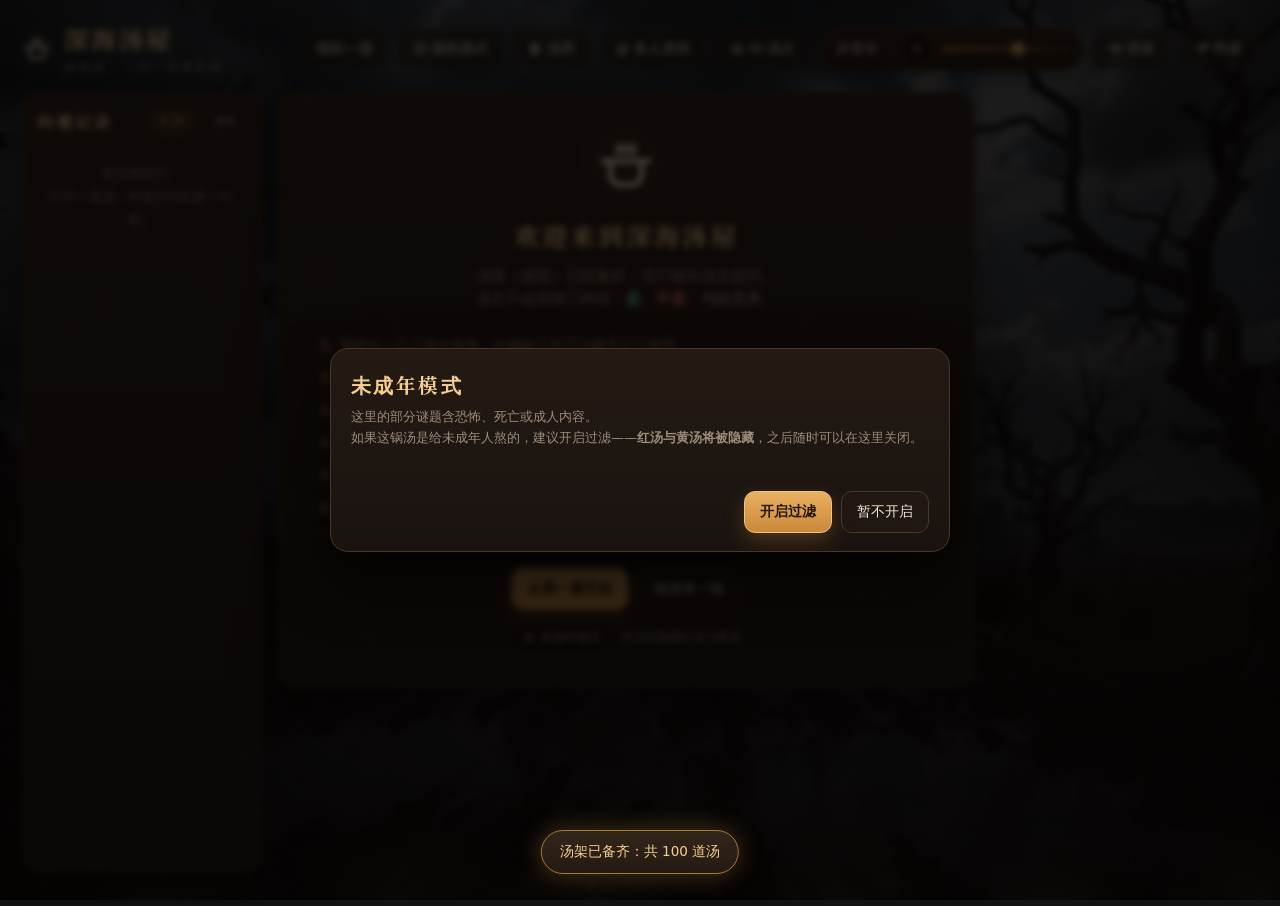
==== commit 88a64da2: "feat: 七风味标签、未成年模式、语言梗与近期抽取记录，文档底座与题目维护界面 四项需求（三轮 grilling 共识定案）+ 两条追加需求，共 2042 题数据与 前后端全链路改动。  风味标签（" ====
--- a/index.html
+++ b/index.html
@@ -124,6 +124,14 @@
           <button type="button" class="btn ghost" id="btn-start-random">随便来一锅</button>
           <button type="button" class="btn ghost hidden" id="btn-resume">继续上一锅</button>
         </div>
+        <!-- 未成年模式（ADR 0004）：开启免密，关闭需密码（js/config.js）。只影响下一次抽题/选汤 -->
+        <div class="minor-row" id="minor-row">
+          <button type="button" class="chip minor-toggle" id="btn-minor" aria-pressed="false">
+            <span class="ic" aria-hidden="true"><svg xmlns="http://www.w3.org/2000/svg" viewBox="0 0 24 24" fill="none" stroke="currentColor" stroke-width="1.9" stroke-linecap="round" stroke-linejoin="round" aria-hidden="true"><path d="M12 3.8 4.8 6.4v5.2c0 4.3 3 7.4 7.2 8.6 4.2-1.2 7.2-4.3 7.2-8.6V6.4z"/><circle cx="12" cy="11" r="1.6"/><path d="M12 12.8v3.2"/></svg></span>
+            <span id="minor-toggle-text">未成年模式</span>
+          </button>
+          <span class="minor-note" id="minor-note">开启后隐藏红汤与黄汤</span>
+        </div>
       </div>
     </div>
 
@@ -135,6 +143,7 @@
             <span class="orig-badge hidden" id="p-orig" hidden></span>
             <span class="tag" id="p-tag"></span>
             <span class="cats-inline" id="p-cats"></span>
+            <span class="cats-inline" id="p-flavor"></span>
             <span class="diff" id="p-diff"></span>
           </div>
         </div>
@@ -176,6 +185,10 @@
           <span class="rand-label">题材</span>
           <div class="chips" id="rand-cats"></div>
         </div>
+        <div class="rand-row" role="group" aria-label="按风味抽取">
+          <span class="rand-label">风味</span>
+          <div class="chips flavor" id="rand-flavor"></div>
+        </div>
         <p class="rand-pool" id="rand-pool">0 道可选</p>
         <div class="rand-actions">
           <button type="button" class="btn primary" id="btn-rand-go">抽一锅</button>
@@ -196,6 +209,8 @@
       <div class="chips" id="lib-diff" role="group" aria-label="按难度筛选"></div>
       <p class="chips-label">来源</p>
       <div class="chips" id="lib-src" role="group" aria-label="按来源筛选"></div>
+      <p class="chips-label">风味</p>
+      <div class="chips flavor" id="lib-flavor" role="group" aria-label="按风味筛选"></div>
       <div class="rand-row">
         <button type="button" class="chip" id="lib-truth-only" aria-pressed="false">只看有汤底</button>
         <button type="button" class="chip" id="lib-en" aria-pressed="false">只看英文</button>
@@ -217,6 +232,10 @@
             <h3>建一间新汤屋</h3>
             <p>你是房主 <b>#1</b>，选汤、配 AI 汤主都由你来。</p>
             <button type="button" class="btn primary" id="btn-room-create">建房</button>
+            <!-- 房规级未成年模式：全房生效，进房玩家会收到提示；服务端拦截红汤/黄汤选汤 -->
+            <div class="room-minor-row">
+              <button type="button" class="chip minor-toggle" id="room-minor-toggle" aria-pressed="false">未成年模式（全房）</button>
+            </div>
           </div>
           <div class="room-card">
             <h3>加入好友的汤屋</h3>
@@ -311,6 +330,17 @@
   </aside>
 
 </main>
+
+<!-- 未成年模式：首访一次性提示（游玩之前弹出）与关闭时的密码门共用这一层，内容由 JS 填充 -->
+<div class="modal-wrap hidden" id="modal-minor">
+  <div class="modal" role="dialog" aria-modal="true" aria-labelledby="minor-title">
+    <h3 id="minor-title">未成年模式</h3>
+    <p class="modal-sub" id="minor-modal-sub"></p>
+    <input type="password" class="input hidden" id="minor-pw-input" placeholder="输入密码" autocomplete="off" />
+    <p class="guess-feedback" id="minor-modal-feedback"></p>
+    <div class="modal-actions" id="minor-modal-actions"></div>
+  </div>
+</div>
 
 <div class="modal-wrap hidden" id="modal-guess">
   <div class="modal" role="dialog" aria-modal="true" aria-labelledby="guess-title">
@@ -402,6 +432,7 @@
 <div class="toast" id="toast" role="status" aria-live="polite"></div>
 
 <script src="assets/vendor/gsap.min.js" defer></script>
+<script src="js/config.js" defer></script>
 <script src="js/data.js" defer></script>
 <!-- 【2026-09-23 策略变更】单人模式改走「本地真汤底」：前端直接加载含 truth 的汤库档，
      让 AI 汤主吃真底判定（旧版是瘦身档，单人玩必然空底瞎编）。
--- a/style.css
+++ b/style.css
@@ -2579,3 +2579,83 @@
 
   /* AI 状态点 / 等待中的省略号：opacity 动画便宜，保留 */
 }
+
+/* ============================================================
+ * 风味标签 / 未成年模式（2026-09-29）
+ * ============================================================ */
+
+/* 风味 chips：互斥两组 + 可选项，chips.flavor 行内排布 */
+.chips.flavor { align-items: center; }
+.flavor-sep {
+  display: inline-block;
+  width: 1px;
+  height: 18px;
+  margin: 0 3px;
+  background: var(--line);
+  flex: 0 0 auto;
+}
+.chip.flavor { font-variant-numeric: tabular-nums; }
+.chip.flavor.f-红汤 { border-style: dashed; }
+.chip.flavor.f-红汤.on { border-style: solid; border-color: rgba(224, 122, 95, .8); color: #e07a5f; background: rgba(224, 122, 95, .1); }
+.chip.flavor.f-清汤.on { border-color: rgba(122, 178, 128, .7); color: #7ab280; background: rgba(122, 178, 128, .08); }
+.chip.flavor.f-本格.on, .chip.flavor.f-变格.on { border-color: var(--line-2); }
+.chip.flavor.f-王八汤 { border-style: dashed; }
+.chip.flavor.f-王八汤.on { border-style: solid; border-color: rgba(255, 209, 102, .7); color: var(--gold, #ffd166); }
+.chip.flavor.f-黄汤 { border-style: dashed; }
+.chip.flavor.f-黄汤.on { border-style: solid; border-color: rgba(214, 158, 46, .75); color: #d69e2e; }
+.chip.flavor.f-语言梗 { border-style: dotted; }
+.chip.flavor.f-语言梗.on { border-style: solid; }
+
+/* 汤库卡片 / 汤面 meta 的风味徽章 */
+.fbadges { display: flex; flex-wrap: wrap; gap: 4px; margin: 3px 0 0; }
+.fbadge {
+  font-size: 10.5px;
+  letter-spacing: .08em;
+  padding: 1px 7px 2px;
+  border-radius: 99px;
+  border: 1px solid var(--line);
+  color: var(--dim-2);
+  white-space: nowrap;
+}
+.fbadge.fb-红汤 { border-color: rgba(224, 122, 95, .55); color: #e07a5f; }
+.fbadge.fb-清汤 { border-color: rgba(122, 178, 128, .5); color: #7ab280; }
+.fbadge.fb-变格 { border-color: var(--line-2); color: var(--broth-dim); }
+.fbadge.fb-王八汤 { border-color: rgba(255, 209, 102, .5); color: var(--gold, #ffd166); }
+.fbadge.fb-黄汤 { border-color: rgba(214, 158, 46, .55); color: #d69e2e; }
+.fbadge.fb-语言梗 { border-style: dotted; }
+
+/* 首页未成年模式开关行 */
+.minor-row {
+  display: flex;
+  align-items: center;
+  justify-content: center;
+  gap: 10px;
+  flex-wrap: wrap;
+  margin-top: 14px;
+}
+.minor-row .minor-toggle .ic { margin-right: 5px; }
+.minor-toggle .ic svg { width: 15px; height: 15px; vertical-align: -2px; }
+.chip.minor-toggle {
+  display: inline-flex;
+  align-items: center;
+  border-style: dashed;
+}
+.chip.minor-toggle.on {
+  border-style: solid;
+  border-color: rgba(122, 178, 128, .75);
+  color: #7ab280;
+  background: rgba(122, 178, 128, .08);
+}
+.minor-note { font-size: 12px; color: var(--dim-2); }
+
+/* 建房卡片的房规开关 */
+.room-minor-row { margin-top: 10px; display: flex; justify-content: flex-start; }
+
+/* 未成年弹层的密码输入复用 .input；错误文案复用 .guess-feedback 的红色 */
+#minor-modal-feedback { min-height: 1em; }
+
+/* 手机档：风味行不被撑爆 */
+@media (max-width: 860px) {
+  .flavor-sep { height: 14px; margin: 0 2px; }
+  .fbadge { font-size: 10px; padding: 1px 6px 2px; }
+}
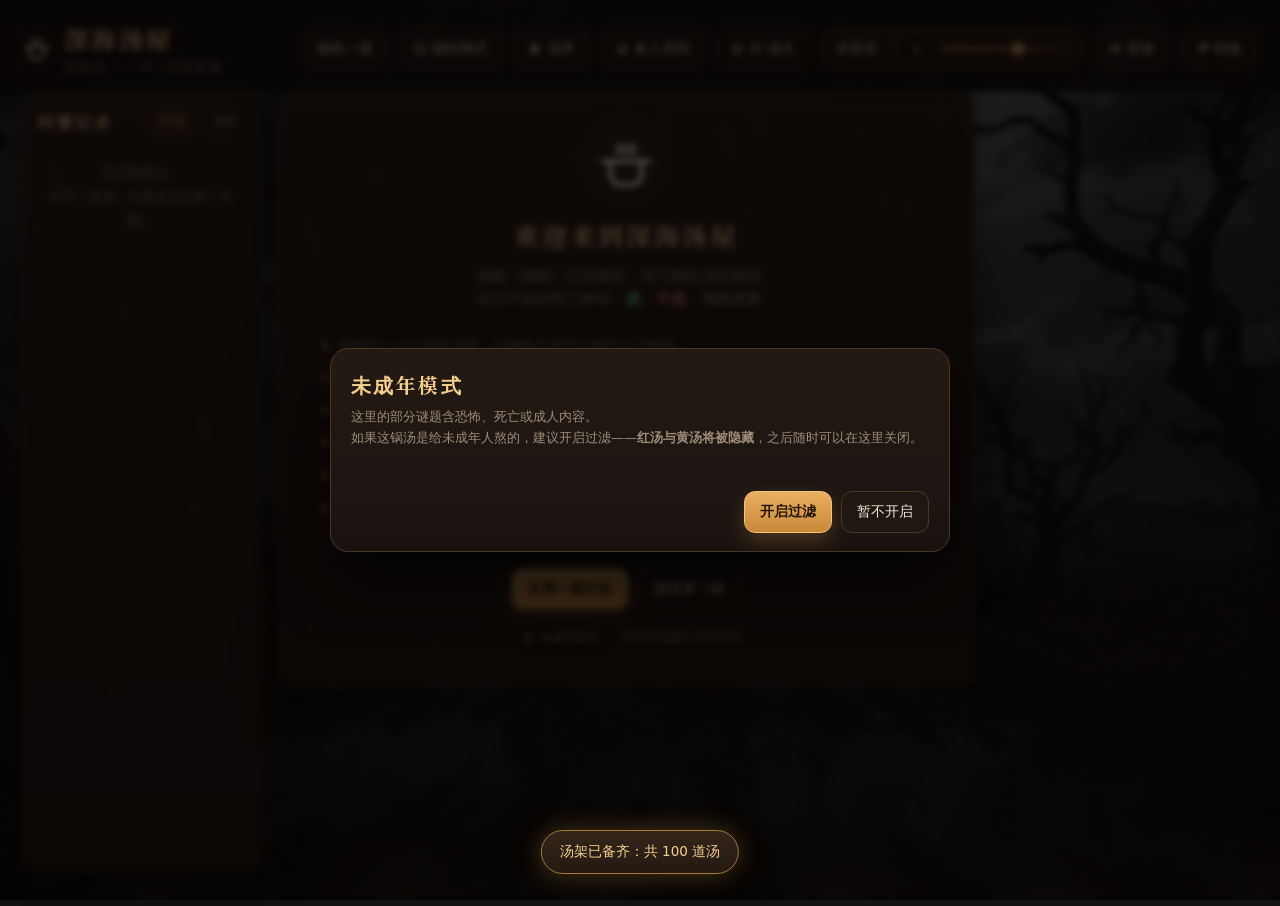
==== commit 9c6035dd: "移动端走查修复：顶栏吸顶、聊天浮层限定房间屏、弹窗透明拦截拆除、触屏热区 44px、正文限宽、放弃按钮防压瘪、汤库按需加载（sw v20）、CORS 加本仓库 Pages 域名" ====
--- a/index.html
+++ b/index.html
@@ -436,8 +436,9 @@
 <script src="js/data.js" defer></script>
 <!-- 【2026-09-23 策略变更】单人模式改走「本地真汤底」：前端直接加载含 truth 的汤库档，
      让 AI 汤主吃真底判定（旧版是瘦身档，单人玩必然空底瞎编）。
-     汤底明文公开、可随意下载——防作弊交给玩家自觉；多人房判定仍在服务端 Worker。 -->
-<script src="js/library.public.js" defer></script>
+     汤底明文公开、可随意下载——防作弊交给玩家自觉；多人房判定仍在服务端 Worker。
+     【2026-09-29 移动端首载瘦身】汤库 ~2MB 不再随首屏同步加载：
+     首屏后空闲预载、随机/汤库入口未就绪先等（见 app.js ensureSoupLib）。 -->
 <script src="js/engine.js" defer></script>
 <script src="js/ai.js" defer></script>
 <script src="js/audio.js" defer></script>
--- a/style.css
+++ b/style.css
@@ -102,10 +102,12 @@
   100% { transform: translate3d(30px, -118vh, 0) scale(1.35); opacity: 0; }
 }
 
-/* ---------- 顶栏 ---------- */
+/* ---------- 顶栏（吸顶：下滚后导航始终可达，P1-3） ---------- */
 .topbar {
-  position: relative;
-  z-index: 2;
+  position: sticky;
+  top: 0;
+  z-index: 40;
+  background: rgba(13, 10, 8, .93);
   display: flex;
   flex-wrap: wrap;
   gap: 12px;
@@ -115,6 +117,11 @@
   max-width: 1500px;
   margin: 0 auto;
 }
+
+/* 吸顶后收拢：只留一行导航（品牌行与音乐台让位），窄屏顶栏原本 200px+ 不能整条吸顶 */
+body.topbar-stuck .topbar { padding-top: 8px; padding-bottom: 8px; gap: 8px; backdrop-filter: blur(6px); }
+body.topbar-stuck .brand,
+body.topbar-stuck .top-music { display: none; }
 
 .brand { display: flex; align-items: center; gap: 12px; }
 .brand-ico {
@@ -600,9 +607,9 @@
   padding: calc(20px + var(--sat)) calc(20px + var(--sar)) calc(20px + var(--sab)) calc(20px + var(--sal));
   background: rgba(6, 4, 3, .74);
   backdrop-filter: blur(3px);
-  animation: fade .18s ease both;
-}
-@keyframes fade { from { opacity: 0; } to { opacity: 1; } }
+}
+/* 不给弹窗播「从透明起步」的动画：后台标签 / 部分浏览器会把它停在 opacity:0，
+   变成看不见却拦截点击的全屏层（同 .panel 的既有先例）。显隐只靠 .hidden。 */
 
 /* ---------- 通用二级确认面板（防误触，2026-09-25） ---------- */
 .confirm-wrap .modal { max-width: 430px; }
@@ -627,9 +634,7 @@
   background: linear-gradient(180deg, #241a13, #191310);
   box-shadow: 0 26px 60px rgba(0, 0, 0, .7);
   padding: 20px 20px 18px;
-  animation: rise-in .26s cubic-bezier(.2, .9, .3, 1.1) both;
-}
-@keyframes rise-in { from { opacity: 0; transform: translateY(18px) scale(.97); } to { opacity: 1; transform: none; } }
+}
 
 .modal h3 {
   margin: 0 0 6px;
@@ -802,7 +807,7 @@
 /* ---------- 原创标记 ---------- */
 .orig-badge {
   display: inline-block;
-  font-size: 10.5px;
+  font-size: 12px;
   font-weight: 700;
   letter-spacing: .06em;
   color: #2a1806;
@@ -1049,7 +1054,7 @@
 
 .pz-cats { display: flex; flex-wrap: wrap; gap: 5px; margin-top: 6px; }
 .pz-cat {
-  font-size: 10.5px;
+  font-size: 12px;
   letter-spacing: .04em;
   color: var(--dim-2);
   border: 1px dashed var(--line);
@@ -1351,7 +1356,7 @@
   .topbar { padding-left: calc(10px + var(--sal)); padding-right: calc(10px + var(--sar)); }
   .layout { padding-left: calc(10px + var(--sal)); padding-right: calc(10px + var(--sar)); }
   .top-actions .btn { font-size: 12px; padding: 8px 9px; }
-  .brand-txt p { font-size: 10.5px; letter-spacing: .1em; }
+  .brand-txt p { font-size: 12px; letter-spacing: .1em; }
   .stat { font-size: 11.5px; padding: 6px 8px; gap: 6px; }
   .stat-k { font-size: 11px; }
   .pz-card { padding: 10px 11px; }
@@ -1372,7 +1377,7 @@
   border: 1px dashed var(--line-2);
   border-radius: 999px;
   padding: 0 6px;
-  font-size: 10.5px;
+  font-size: 12px;
   line-height: 1.6;
 }
 #lib-src .chip {
@@ -1500,7 +1505,7 @@
 .rp-state.wait { color: var(--no); }
 .rp-off { font-size: 11px; color: var(--no); }
 .room-tag {
-  font-size: 10.5px;
+  font-size: 12px;
   border-radius: 999px;
   padding: 1px 7px;
   border: 1px solid var(--line-2);
@@ -1513,7 +1518,7 @@
 /* 死座位：房主可请离（多②）——按钮做得低调，不抢视线 */
 .rp-kick {
   margin-left: auto;
-  font-size: 10.5px;
+  font-size: 12px;
   padding: 2px 8px;
   border-color: rgba(224, 112, 94, .5);
   color: #e0705e;
@@ -1593,6 +1598,11 @@
 /* 展开时整体固定高度：头部 + 日志区 + 输入区，尺寸稳定不抽动 */
 .room-chat:not(.collapsed) { height: 400px; }
 .room-chat.hidden { display: none; }
+/* 聊天浮层只属于房间屏：切到汤库 / 随机 / 单人对局一律消失
+   （自动重连也不会把浮层带出房间，P0-2 的一半）。 */
+body:not(.room-mode) .room-chat { display: none; }
+/* 收起药丸抬到提问栏上方，别压住输入框和「提问」按钮 */
+.room-chat.collapsed { bottom: calc(78px + var(--sab)); }
 .room-chat.collapsed .rc-log,
 .room-chat.collapsed .rc-send { display: none; }
 .rc-head {
@@ -1618,12 +1628,12 @@
   align-items: center;
   gap: 6px;
 }
-.rc-hint { margin-left: auto; font-size: 10.5px; color: var(--dim-2); }
+.rc-hint { margin-left: auto; font-size: 12px; color: var(--dim-2); }
 .rc-badge {
   min-width: 16px;
   border-radius: 999px;
   padding: 0 5px;
-  font-size: 10.5px;
+  font-size: 12px;
   line-height: 16px;
   text-align: center;
   color: #1a1208;
@@ -1709,7 +1719,7 @@
   flex: 0 0 auto;
   border-radius: 999px;
   padding: 0 7px;
-  font-size: 10.5px;
+  font-size: 12px;
   border: 1px solid var(--line-2);
   color: var(--dim);
 }
@@ -1778,6 +1788,8 @@
   line-height: 1.25;
   padding: 9px 15px;
   min-width: 46px;
+  flex: 0 0 auto;
+  white-space: nowrap;
   color: #f3e8ff;
   letter-spacing: 0;
   border: 1px solid rgba(196, 150, 240, .58);
@@ -1845,6 +1857,8 @@
   line-height: 1.25;
   padding: 9px 15px;
   min-width: 46px;
+  flex: 0 0 auto;
+  white-space: nowrap;
   color: #fff0ee;
   letter-spacing: 0;
   border: 1px solid rgba(240, 150, 140, .58);
@@ -2031,7 +2045,7 @@
 }
 .room-clue-item .rc-n { font-weight: 700; color: var(--broth-2); margin-right: 6px; }
 .room-clue-item .rc-t {
-  font-size: 10.5px;
+  font-size: 12px;
   border: 1px solid var(--line-2);
   border-radius: 999px;
   padding: 0 6px;
@@ -2164,6 +2178,11 @@
   body.chat-kb .room-chat:not(.collapsed) .rc-log { height: min(18dvh, 130px); }
   .askbar { padding-right: 0; }
   .askbar .btn { min-height: var(--tap); }
+  /* 窄屏热区兑现 README 承诺：筛选 chips / 换 AI 汤主链接也到 44px */
+  .chip { display: inline-flex; align-items: center; min-height: 44px; padding: 8px 14px; }
+  .ai-link { display: inline-flex; align-items: center; min-height: 44px; }
+  /* 放弃印章不被 flex 压瘪裁字（压瘪时 scrollWidth > clientWidth） */
+  .askbar .giveup-btn { flex: 0 0 auto; }
   #room-q-input, #q-input, #guess-input, #rguess-input { font-size: 16px; }
   .room-player { flex-wrap: wrap; }
   .rp-kick { min-height: 36px; }
@@ -2494,7 +2513,7 @@
 }
 .guess-stats .gs i {
   font-style: normal;
-  font-size: 10.5px;
+  font-size: 12px;
   letter-spacing: .1em;
   color: var(--dim-2);
 }
@@ -2609,7 +2628,7 @@
 /* 汤库卡片 / 汤面 meta 的风味徽章 */
 .fbadges { display: flex; flex-wrap: wrap; gap: 4px; margin: 3px 0 0; }
 .fbadge {
-  font-size: 10.5px;
+  font-size: 12px;
   letter-spacing: .08em;
   padding: 1px 7px 2px;
   border-radius: 99px;
@@ -2659,3 +2678,32 @@
   .flavor-sep { height: 14px; margin: 0 2px; }
   .fbadge { font-size: 10px; padding: 1px 6px 2px; }
 }
+
+/* ============================================================
+ * 移动端走查修复（2026-09-29，证据见 tools/mobile_walkthrough_20260929/）
+ * ============================================================ */
+
+/* 单列大屏限宽：iPad 竖屏 834 / 横屏 1024~1180 时正文一行 48~70 字没法读。
+   正文面板限宽居中（房间屏不适用，保持满宽）；
+   单列档的展开聊天也抬到提问栏上方。 */
+@media (max-width: 1180px) {
+  body:not(.room-mode) .col-stage > .panel { max-width: 640px; margin-left: auto; margin-right: auto; }
+}
+@media (max-width: 1180px) and (min-width: 861px) {
+  .room-chat:not(.collapsed) { bottom: calc(96px + var(--sab)); max-height: min(42dvh, 340px); }
+}
+
+/* 触屏热区兜底（iPad / 手机，pointer:coarse；桌面 pointer:fine 不受影响）：
+   窄屏档已按宽度兜过一遍，这里补平板横屏（861~1180 是触屏却不落窄屏档）。
+   音量滑条 4px 高没法点：触屏下加高轨道、放大拇指。 */
+@media (pointer: coarse) {
+  .chip { display: inline-flex; align-items: center; min-height: 44px; padding: 8px 14px; }
+  .btn { min-height: 44px; }
+  .ai-link { display: inline-flex; align-items: center; min-height: 44px; }
+  .dock-btn { width: 40px; height: 40px; }
+  .rc-head { min-height: 44px; }
+  .rc-send .input, .rc-send .btn { min-height: 44px; }
+  .dock-vol { height: 26px; border-radius: 13px; }
+  .dock-vol::-webkit-slider-thumb { width: 18px; height: 18px; }
+  .dock-vol::-moz-range-thumb { width: 18px; height: 18px; }
+}
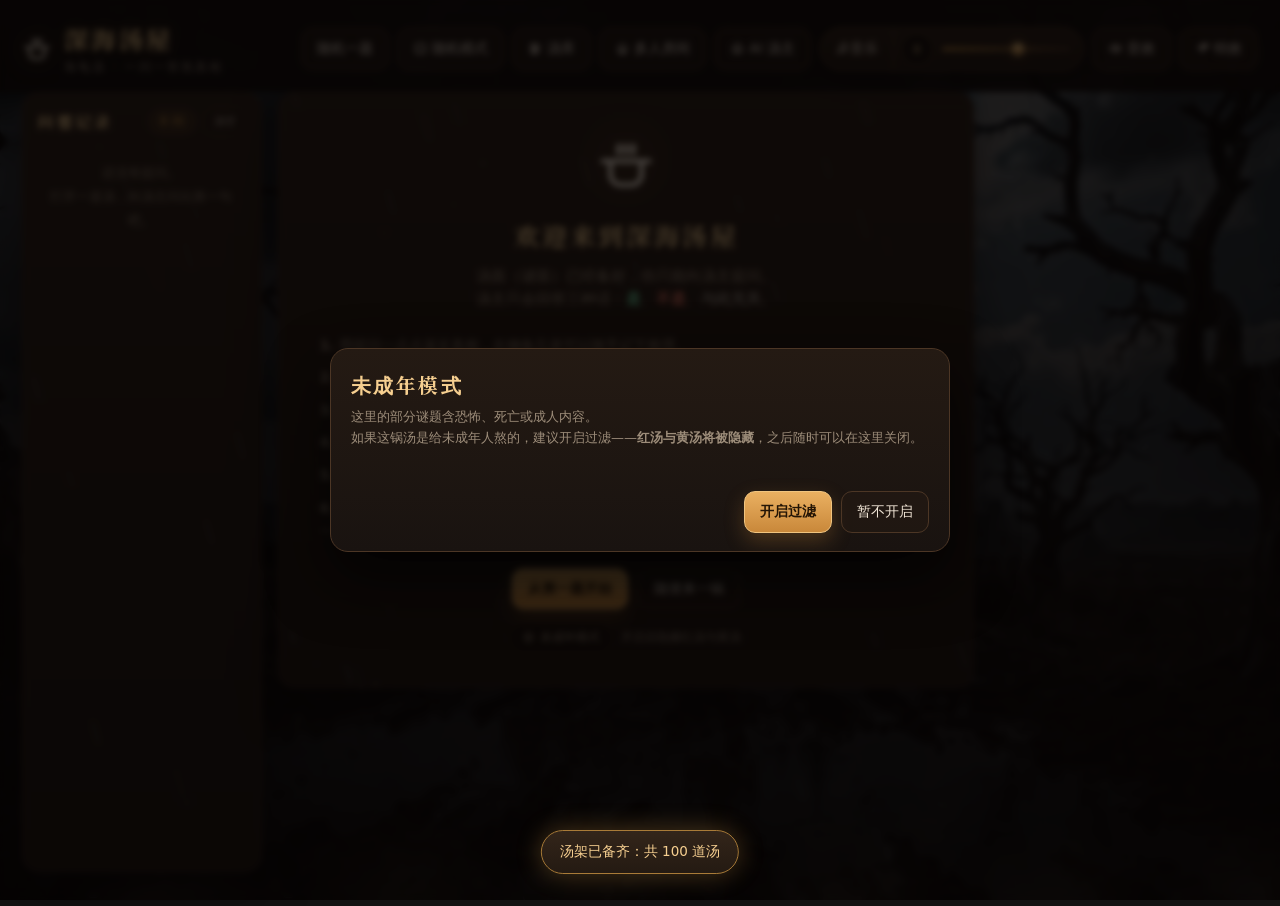
==== commit effd676a: "feat: 房主 AI 配置一键带入本机单人设置（含 Key/kind）+ 移动端聊天收起为胶囊悬浮窗（进房不再糊脸、未读计数）" ====
--- a/index.html
+++ b/index.html
@@ -416,7 +416,7 @@
 <div class="room-chat hidden" id="room-chat">
   <div class="rc-head">
     <button type="button" class="rc-title" id="btn-room-chat-toggle" aria-expanded="true">
-      <span class="ic" aria-hidden="true"><svg xmlns="http://www.w3.org/2000/svg" viewBox="0 0 24 24" fill="none" stroke="currentColor" stroke-width="1.9" stroke-linecap="round" stroke-linejoin="round" aria-hidden="true"><path d="M4.5 11.6a6.8 6.8 0 0 1 6.9-6.7h1.2a6.8 6.8 0 0 1 6.9 6.7 6.5 6.5 0 0 1-4 6l2.3 3-4.2-1.6a9.6 9.6 0 0 1-4.7.4A6.7 6.7 0 0 1 4.5 12.7z"/><circle cx="9" cy="11.5" r=".95" fill="currentColor" stroke="none"/><circle cx="12.6" cy="11.5" r=".95" fill="currentColor" stroke="none"/><circle cx="16.2" cy="11.5" r=".95" fill="currentColor" stroke="none"/></svg></span> 房间聊天<span class="rc-badge hidden" id="room-chat-badge"></span>
+      <span class="ic" aria-hidden="true"><svg xmlns="http://www.w3.org/2000/svg" viewBox="0 0 24 24" fill="none" stroke="currentColor" stroke-width="1.9" stroke-linecap="round" stroke-linejoin="round" aria-hidden="true"><path d="M4.5 11.6a6.8 6.8 0 0 1 6.9-6.7h1.2a6.8 6.8 0 0 1 6.9 6.7 6.5 6.5 0 0 1-4 6l2.3 3-4.2-1.6a9.6 9.6 0 0 1-4.7.4A6.7 6.7 0 0 1 4.5 12.7z"/><circle cx="9" cy="11.5" r=".95" fill="currentColor" stroke="none"/><circle cx="12.6" cy="11.5" r=".95" fill="currentColor" stroke="none"/><circle cx="16.2" cy="11.5" r=".95" fill="currentColor" stroke="none"/></svg></span> <span class="rc-label">房间聊天</span><span class="rc-badge hidden" id="room-chat-badge"></span>
     </button>
     <span class="rc-hint">汤主不看这里</span>
   </div>
--- a/style.css
+++ b/style.css
@@ -102,10 +102,13 @@
   100% { transform: translate3d(30px, -118vh, 0) scale(1.35); opacity: 0; }
 }
 
-/* ---------- 顶栏（吸顶：下滚后导航始终可达，P1-3） ---------- */
+/* ---------- 顶栏（P1-3；2026-09-29 重影修复：大顶栏回归普通文档流） ----------
+   旧版 .topbar 是 sticky，且吸顶态 display:none 掉品牌行/音乐台、改 padding：
+   移动端顶栏高 200px+，这个切换瞬间整页内容瞬移一次，滚动位置被拉回阈值附近
+   又触发反向切换 → 两种布局在边界处反复交替（用户看到的抽搐/重影）。
+   现在大顶栏随页面自然滚走、布局永不变化；吸顶导航由覆盖式紧凑条承担。 */
 .topbar {
-  position: sticky;
-  top: 0;
+  position: relative;
   z-index: 40;
   background: rgba(13, 10, 8, .93);
   display: flex;
@@ -118,10 +121,34 @@
   margin: 0 auto;
 }
 
-/* 吸顶后收拢：只留一行导航（品牌行与音乐台让位），窄屏顶栏原本 200px+ 不能整条吸顶 */
-body.topbar-stuck .topbar { padding-top: 8px; padding-bottom: 8px; gap: 8px; backdrop-filter: blur(6px); }
-body.topbar-stuck .brand,
-body.topbar-stuck .top-music { display: none; }
+/* 吸顶紧凑条：position:fixed 覆盖层，出现/消失零布局位移。
+   内容由 app.js 克隆大顶栏按钮生成（不带 id，点击转发给原按钮），
+   按压态/文案经 MutationObserver 与原按钮保持同步。 */
+.topbar-compact {
+  position: fixed;
+  top: 0;
+  left: 0;
+  right: 0;
+  z-index: 45;
+  display: flex;
+  flex-wrap: wrap;
+  gap: 8px;
+  align-items: center;
+  padding: calc(8px + var(--sat)) calc(14px + var(--sar)) 8px calc(14px + var(--sal));
+  background: rgba(13, 10, 8, .93);
+  -webkit-backdrop-filter: blur(6px);
+  backdrop-filter: blur(6px);
+  box-shadow: 0 2px 14px rgba(0, 0, 0, .35);
+  transform: translateY(-110%);
+  opacity: 0;
+  pointer-events: none;
+  transition: transform .24s ease, opacity .24s ease;
+}
+body.topbar-stuck .topbar-compact {
+  transform: translateY(0);
+  opacity: 1;
+  pointer-events: auto;
+}
 
 .brand { display: flex; align-items: center; gap: 12px; }
 .brand-ico {
@@ -2706,4 +2733,14 @@
   .dock-vol { height: 26px; border-radius: 13px; }
   .dock-vol::-webkit-slider-thumb { width: 18px; height: 18px; }
   .dock-vol::-moz-range-thumb { width: 18px; height: 18px; }
-}
+
+  /* 触屏收起态 = 小胶囊悬浮窗：只留聊天图标 + 未读计数，
+     不再横占 320px 一条压在房间内容上；点一下即展开。 */
+  .room-chat.collapsed {
+    width: auto;
+    right: calc(14px + var(--sar));
+    border-radius: 999px;
+  }
+  .room-chat.collapsed .rc-label,
+  .room-chat.collapsed .rc-hint { display: none; }
+}
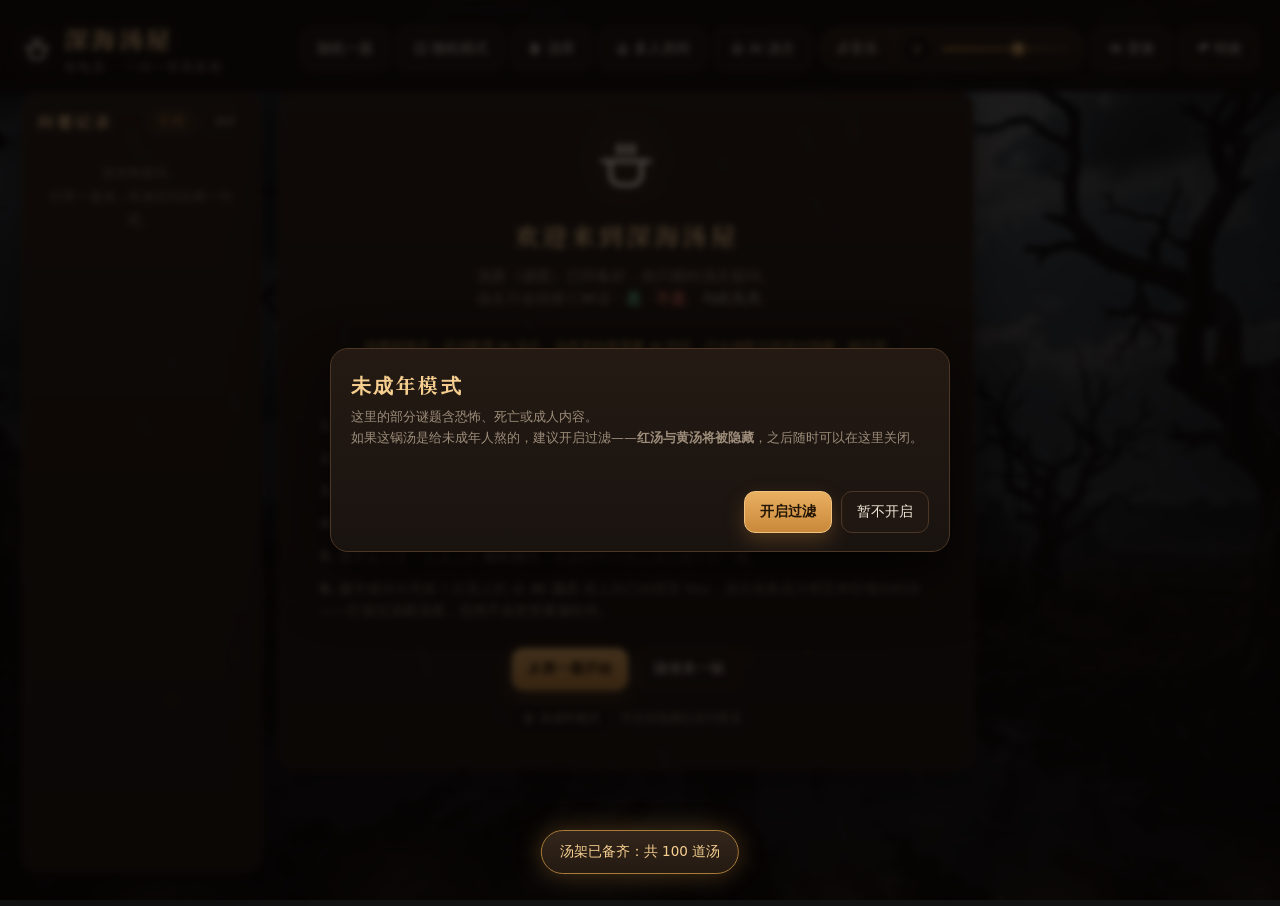
==== commit 6aa6a84c: "feat: 纯离线模式——欢迎页提示、汤库题与 AI 配置全链路联动、精品层接回关键词汤主 - 汤库 1942 题判定必须走 AI：本机没配 AI 时从随机抽取/筛选/房主选汤全链路   隐藏（随机加" ====
--- a/index.html
+++ b/index.html
@@ -111,6 +111,8 @@
         <div class="pot" aria-hidden="true"><svg xmlns="http://www.w3.org/2000/svg" viewBox="0 0 24 24" fill="none" stroke="currentColor" stroke-width="1.9" stroke-linecap="round" stroke-linejoin="round" aria-hidden="true"><path d="M4.5 10.5h15"/><path d="M6 10.5v5.2a4 4 0 0 0 4 4h4a4 4 0 0 0 4-4v-5.2"/><path d="M4.5 10.5H3m18 0h-1.5"/><path d="M9.2 7.3c-.6-1 .6-1.7 0-2.7M12 7.3c-.6-1 .6-1.7 0-2.7M14.8 7.3c-.6-1 .6-1.7 0-2.7"/></svg></div>
         <h2>欢迎来到深海汤屋</h2>
         <p class="intro-lead">汤面（谜面）已经备好，你只能向汤主提问。<br />汤主只会回答三种话：<b class="c-yes">是</b>、<b class="c-no">不是</b>、<b class="c-irr">与此无关</b>。</p>
+        <!-- 纯离线模式联动：本机没配 AI 汤主时由 app.js 显示，配上即隐（AI.onChange 同步刷新） -->
+        <p class="intro-offline hidden" id="intro-offline" role="note">纯离线模式：还没配置 AI 汤主。汤库里的题需要 AI 判定，已从抽取与筛选中隐藏；精品层由关键词汤主本地判定，照常可玩。点顶部「AI 汤主」可解锁全部题库与更懂人话的汤主。</p>
         <ul class="rules">
           <li><b>1.</b> 用提问一点点逼近真相，右侧备忘录可以随手记下推理。</li>
           <li><b>2.</b> 觉得想通了，就点「我要猜汤底」，用自己的话把推理讲清楚。</li>
@@ -203,6 +205,8 @@
         <span class="badge" id="lib-count">0 / 0</span>
       </div>
       <input id="lib-search" class="input" type="search" placeholder="搜索标题或汤面，例如：电梯" autocomplete="off" aria-label="搜索汤库" />
+      <!-- 纯离线模式联动：库题整层隐藏时显示（app.js renderLibrary 控制显隐） -->
+      <p class="lib-offline-note hidden" id="lib-offline-note" role="note">纯离线模式：汤库题需要 AI 汤主判定，已整层隐藏，只显示精品层。</p>
       <p class="chips-label">题材</p>
       <div class="chips cats" id="lib-cat" role="group" aria-label="按题材筛选"></div>
       <p class="chips-label">火候</p>
--- a/style.css
+++ b/style.css
@@ -320,6 +320,8 @@
 
 /* ---------- 汤库（1361 题 + 精品层汤单的归宿） ---------- */
 .chips { display: flex; flex-wrap: wrap; gap: 6px; margin-bottom: 11px; }
+/* 纯离线模式提示（汤库页）：库题整层隐藏时说明只剩精品层 */
+.lib-offline-note { margin: 0 0 10px; font-size: 12.5px; line-height: 1.7; color: var(--part); }
 /* 两级筛选的分区标签：让「大类」和「题材」一眼能分清 */
 .chips-label {
   margin: 0 0 5px;
@@ -425,6 +427,18 @@
   margin: 12px 0 10px;
 }
 .intro-lead { color: var(--dim); font-size: 14.5px; max-width: 560px; margin: 0 auto 18px; }
+/* 纯离线模式提示（欢迎页）：没配 AI 汤主时常驻，配上即隐 */
+.intro-offline {
+  color: var(--part);
+  font-size: 13px;
+  line-height: 1.8;
+  max-width: 560px;
+  margin: -6px auto 18px;
+  padding: 10px 14px;
+  border: 1px solid var(--line-2);
+  border-radius: 10px;
+  background: var(--panel);
+}
 .c-yes { color: var(--yes); }
 .c-no { color: var(--no); }
 .c-irr { color: var(--irr); }
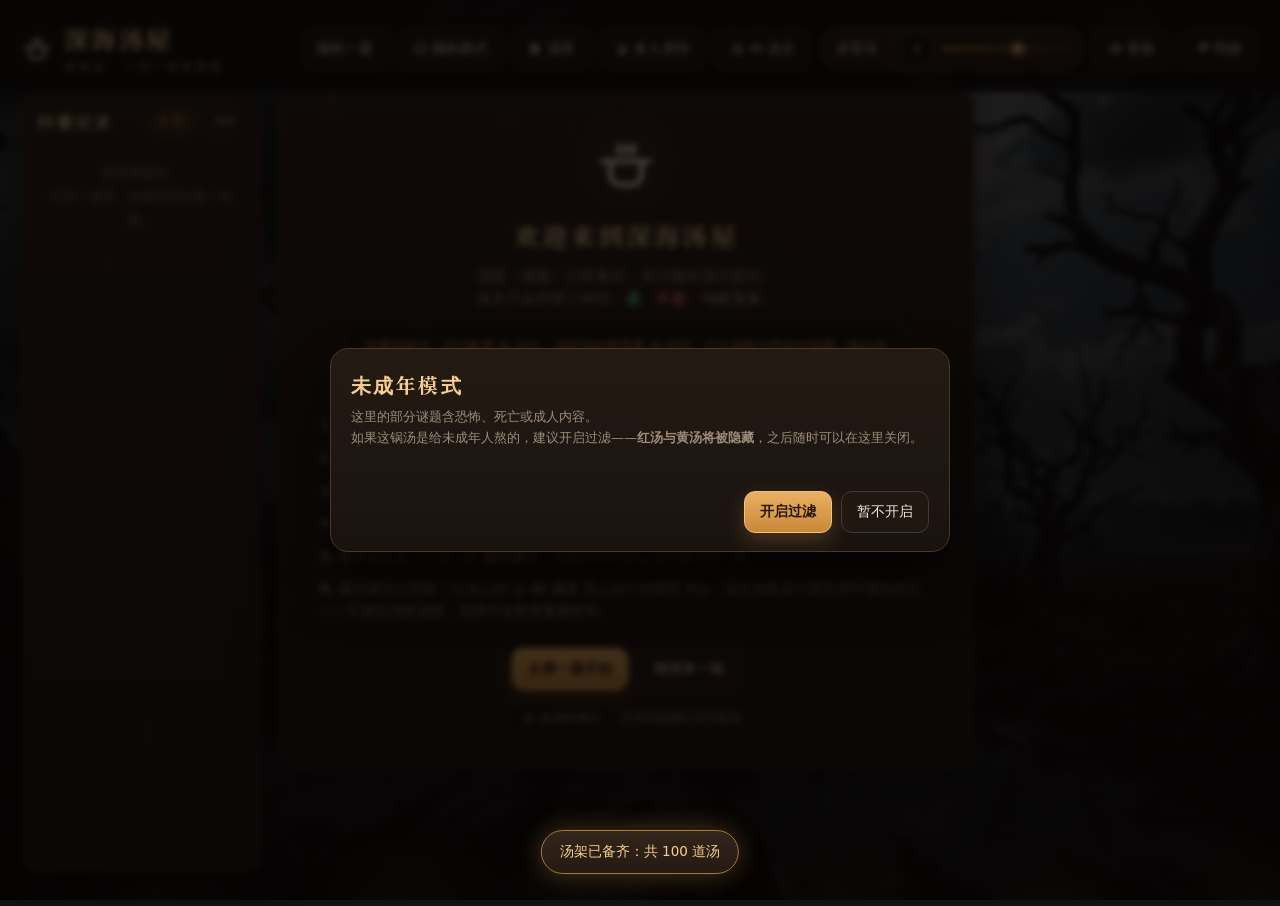
==== commit aa0129d0: "feat: 多人换题重开 + 对局中换题二次确认 + 房主按钮独立分区 1) 换题重开（根因修复）：choosePuzzle 旧版只改 puzzleId——揭底后随机一锅    题面变了但 phase" ====
--- a/index.html
+++ b/index.html
@@ -278,6 +278,14 @@
             <div class="rand-actions">
               <button type="button" class="btn primary" id="btn-room-ready">我准备好了</button>
             </div>
+            <!-- 房主操作（2026-09-29）：从「本锅」列独立出来挪到玩家准备区下方，
+                 本锅列里题目与实时对话直接相邻，推理动线不打断 -->
+            <div class="rand-actions room-host-actions">
+              <button type="button" class="btn ghost" id="btn-room-choose">选一锅（房主）</button>
+              <button type="button" class="btn ghost" id="btn-room-rand">随机一锅（房主）</button>
+              <button type="button" class="btn ghost" id="btn-room-next">下一锅（房主）</button>
+              <button type="button" class="btn ghost" id="btn-room-ai">AI 汤主设置（房主）</button>
+            </div>
           </div>
 
           <div class="room-col">
@@ -290,13 +298,8 @@
             <div class="room-puzzle" id="room-puzzle">
               <p class="empty">房主还没选汤。</p>
             </div>
-            <div class="rand-actions">
-              <button type="button" class="btn ghost" id="btn-room-choose">选一锅（房主）</button>
-              <button type="button" class="btn ghost" id="btn-room-rand">随机一锅（房主）</button>
-              <button type="button" class="btn ghost" id="btn-room-next">下一锅（房主）</button>
-              <button type="button" class="btn ghost" id="btn-room-ai">AI 汤主设置（房主）</button>
-            </div>
-            <!-- 实时对话流（多⑤）：中区看当下。与左栏回顾、二级面板查全部同源。 -->
+            <!-- 实时对话流（多⑤）：中区看当下。与左栏回顾、二级面板查全部同源。
+                 房主操作区已独立挪到玩家准备区下方，题目与实时对话直接相邻。 -->
             <div class="panel-head" style="margin-top:12px">
               <h2>实时对话</h2>
               <span class="badge" id="room-feed-count">0 问</span>
--- a/style.css
+++ b/style.css
@@ -122,7 +122,8 @@
 }
 
 /* 吸顶紧凑条：position:fixed 覆盖层，出现/消失零布局位移。
-   内容由 app.js 克隆大顶栏按钮生成（不带 id，点击转发给原按钮），
+   内容由 app.js 生成：桌面=一行全量导航（与旧版吸顶条一致）；
+   移动端=收拢成一横条（左上 APP 名 + 右上配置钮），点配置钮展开导航面板。
    按压态/文案经 MutationObserver 与原按钮保持同步。 */
 .topbar-compact {
   position: fixed;
@@ -149,6 +150,80 @@
   opacity: 1;
   pointer-events: auto;
 }
+
+/* 桌面（>860px）：品牌与配置钮隐藏，导航平铺一行 */
+.tc-brand, .tc-toggle { display: none; }
+.tc-brand { align-items: center; gap: 8px; margin-right: auto; }
+.tc-brand .ic { font-size: 20px; color: var(--broth-2); filter: drop-shadow(0 0 10px rgba(226, 164, 79, .4)); }
+.tc-brand-name {
+  font-family: var(--serif);
+  font-size: 16px;
+  letter-spacing: .14em;
+  color: var(--broth-2);
+  text-shadow: 0 0 14px rgba(226, 164, 79, .25);
+  white-space: nowrap;
+}
+.tc-toggle .ic { font-size: 18px; }
+.tc-nav { display: flex; flex-wrap: wrap; gap: 8px; align-items: center; }
+
+/* 移动端（≤860px）：默认收成一横条；导航面板默认收起（max-height 0），
+   容器 gap 归零、展开靠 margin-top，收起态严格零高度 */
+@media (max-width: 860px) {
+  .topbar-compact { gap: 0; padding-bottom: 6px; }
+  .tc-brand, .tc-toggle { display: flex; }
+  .tc-toggle { padding: 7px 10px; }
+  .tc-nav {
+    flex-basis: 100%;
+    max-height: 0;
+    overflow: hidden;
+    opacity: 0;
+    margin-top: 0;
+    transition: max-height .26s ease, opacity .2s ease, margin-top .26s ease;
+  }
+  .topbar-compact.tc-open .tc-nav {
+    max-height: 320px;
+    opacity: 1;
+    margin-top: 8px;
+    padding-bottom: 2px;
+  }
+}
+
+/* ---------------- 吸顶栏下方的轮次 toast（多人游戏） ----------------
+   fixed 圆角胶囊，钉在紧凑吸顶条正下方（top 由 room-ui 按条高实测设置，
+   紧凑条展开面板时 ResizeObserver 跟着挪）。页面在顶部时房间头部本来就
+   看得见轮次，只有下滚（topbar-stuck）后才浮出，随条走、不挡操作。 */
+.turn-toast {
+  position: fixed;
+  left: 50%;
+  transform: translateX(-50%);
+  z-index: 44;              /* 紧凑条 45 之下、弹窗 80 之下 */
+  display: flex;
+  align-items: center;
+  gap: 6px;
+  padding: 6px 14px;
+  border-radius: 999px;
+  font-size: 13px;
+  color: #e8dcc8;
+  background: rgba(13, 10, 8, .93);
+  border: 1px solid rgba(169, 123, 56, .45);
+  box-shadow: 0 2px 12px rgba(0, 0, 0, .4);
+  -webkit-backdrop-filter: blur(6px);
+  backdrop-filter: blur(6px);
+  pointer-events: none;
+  white-space: nowrap;
+  font-variant-numeric: tabular-nums;
+  transition: top .2s ease, opacity .18s ease;
+}
+.turn-toast.hidden { display: none; }
+.turn-toast.gone { opacity: 0; }
+.turn-toast .ic { font-size: 14px; color: var(--broth-2); }
+.turn-toast b { font-weight: 600; }
+.turn-toast .tt-sep { opacity: .5; }
+.turn-toast .tt-left { color: var(--yes); }
+.turn-toast.warn .tt-left { color: var(--part); }
+.turn-toast.urgent .tt-left { color: #ffb3a8; animation: timerPulse 1s ease-in-out infinite; }
+.turn-toast.mine { border-color: rgba(246, 207, 144, .6); }
+.turn-toast.mine b { color: var(--broth-2); }
 
 .brand { display: flex; align-items: center; gap: 12px; }
 .brand-ico {
@@ -1139,6 +1214,12 @@
 .rand-row .chips { margin-bottom: 0; justify-content: center; }
 .rand-pool { margin: 14px 0 0; font-size: 12.5px; color: var(--dim-2); }
 .rand-actions { display: flex; gap: 10px; justify-content: center; flex-wrap: wrap; margin-top: 16px; }
+/* 房主操作区（2026-09-29）：独立分区挂在玩家准备区下方，虚线与准备按钮分开 */
+.room-host-actions {
+  margin-top: 12px;
+  padding-top: 12px;
+  border-top: 1px dashed rgba(169, 123, 56, .3);
+}
 
 /* ---------- AI 汤主 ---------- */
 .ai-bar {
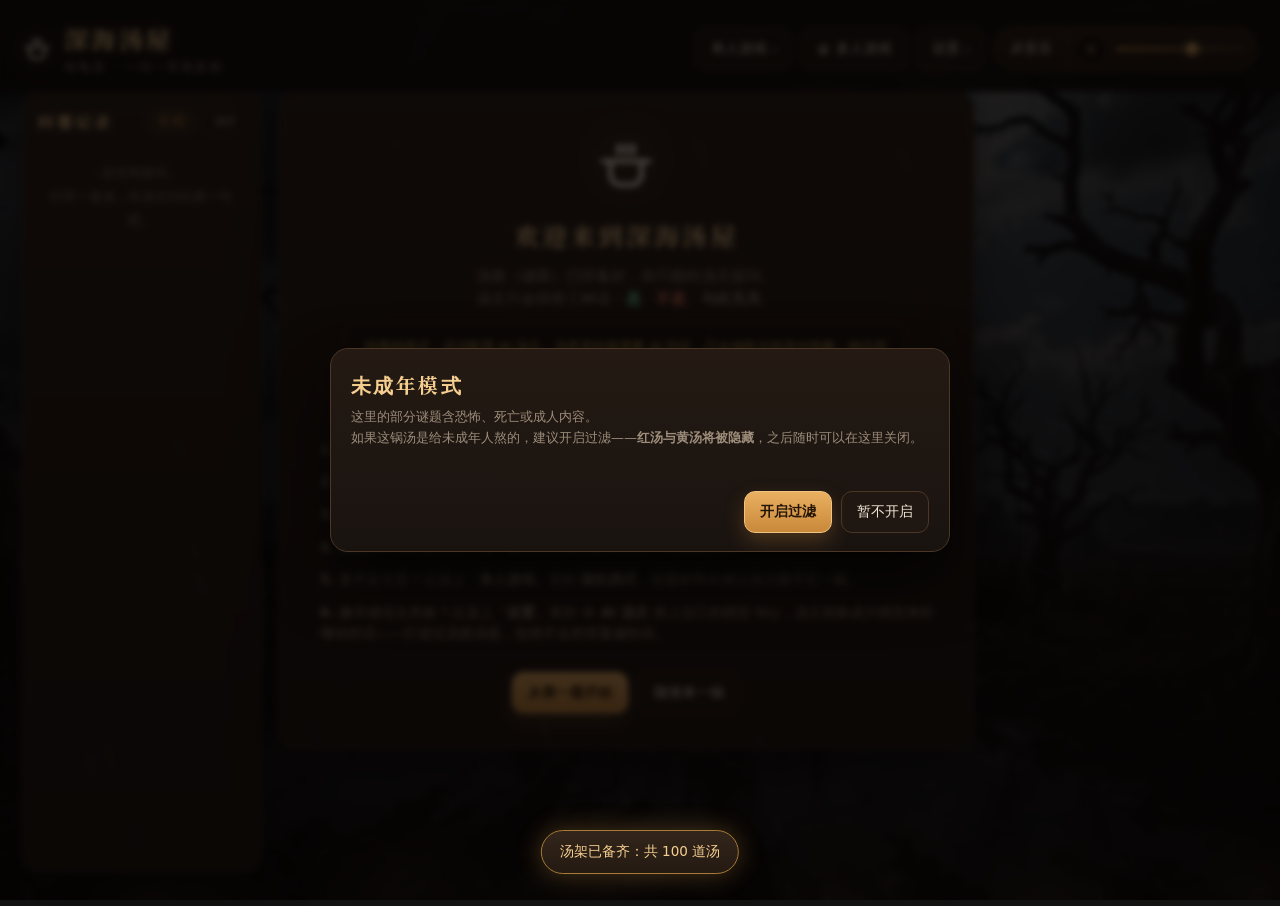
==== commit 3a2cece9: "feat: 顶栏与吸顶栏一级菜单分级——单人游戏/多人游戏/设置下拉收纳，移动端吸顶面板手风琴" ====
--- a/index.html
+++ b/index.html
@@ -66,12 +66,36 @@
       <p>海龟汤 · 一问一答熬真相</p>
     </div>
   </div>
+  <!-- ===== 一级菜单（2026-09-29 分级收纳）：单人游戏 / 多人游戏 / 设置 =====
+       旧顶栏 7 个玩法/设置混杂的平铺按钮收进三个分组：单人游戏下拉
+       （随机一题/随机模式/汤库）、多人游戏直达、设置下拉（AI 汤主/音效/
+       特效/未成年模式）。桌面与移动端同一套点击下拉；吸顶紧凑条照旧克隆。 -->
   <div class="top-actions">
-    <button type="button" class="btn ghost" id="btn-random">随机一题</button>
-    <button type="button" class="btn ghost" id="btn-random-mode"><span class="ic" aria-hidden="true"><svg xmlns="http://www.w3.org/2000/svg" viewBox="0 0 24 24" fill="none" stroke="currentColor" stroke-width="1.9" stroke-linecap="round" stroke-linejoin="round" aria-hidden="true"><rect x="4" y="4" width="16" height="16" rx="3.5"/><circle cx="8.8" cy="8.8" r="1.15" fill="currentColor" stroke="none"/><circle cx="12" cy="12" r="1.15" fill="currentColor" stroke="none"/><circle cx="15.2" cy="15.2" r="1.15" fill="currentColor" stroke="none"/><circle cx="15.2" cy="8.8" r="1.15" fill="currentColor" stroke="none"/><circle cx="8.8" cy="15.2" r="1.15" fill="currentColor" stroke="none"/></svg></span> 随机模式</button>
-    <button type="button" class="btn ghost" id="btn-library"><span class="ic" aria-hidden="true"><svg xmlns="http://www.w3.org/2000/svg" viewBox="0 0 24 24" fill="none" stroke="currentColor" stroke-width="1.9" stroke-linecap="round" stroke-linejoin="round" aria-hidden="true"><path d="M5 5.5h3.8v14H5z"/><path d="M9.8 5.5h3.7v14H9.8z"/><path d="M14.6 6.7l3.7.8-2.9 12.6-3.7-.8"/></svg></span> 汤库</button>
-    <button type="button" class="btn ghost" id="btn-multi"><span class="ic" aria-hidden="true"><svg xmlns="http://www.w3.org/2000/svg" viewBox="0 0 24 24" fill="none" stroke="currentColor" stroke-width="1.9" stroke-linecap="round" stroke-linejoin="round" aria-hidden="true"><path d="M4.5 11.2 12 4.6l7.5 6.6"/><path d="M6.4 10v8.9a1 1 0 0 0 1 1h9.2a1 1 0 0 0 1-1V10"/><path d="M10.2 20v-4.7a1.8 1.8 0 0 1 3.6 0V20"/></svg></span> 多人房间</button>
-    <button type="button" class="btn ghost" id="btn-ai" aria-pressed="false"><span class="ic" aria-hidden="true"><svg xmlns="http://www.w3.org/2000/svg" viewBox="0 0 24 24" fill="none" stroke="currentColor" stroke-width="1.9" stroke-linecap="round" stroke-linejoin="round" aria-hidden="true"><rect x="5" y="8" width="14" height="10.8" rx="2.8"/><path d="M12 8V5.2"/><circle cx="12" cy="3.9" r="1.2" fill="currentColor" stroke="none"/><circle cx="9.2" cy="13.3" r="1" fill="currentColor" stroke="none"/><circle cx="14.8" cy="13.3" r="1" fill="currentColor" stroke="none"/><path d="M10 16.4h4"/></svg></span> AI 汤主</button>
+    <div class="nav-group">
+      <button type="button" class="btn ghost nav-head" aria-expanded="false" aria-haspopup="true">单人游戏<span class="caret" aria-hidden="true">▾</span></button>
+      <div class="nav-drop" role="group" aria-label="单人游戏">
+        <button type="button" class="btn ghost" id="btn-random">随机一题</button>
+        <button type="button" class="btn ghost" id="btn-random-mode"><span class="ic" aria-hidden="true"><svg xmlns="http://www.w3.org/2000/svg" viewBox="0 0 24 24" fill="none" stroke="currentColor" stroke-width="1.9" stroke-linecap="round" stroke-linejoin="round" aria-hidden="true"><rect x="4" y="4" width="16" height="16" rx="3.5"/><circle cx="8.8" cy="8.8" r="1.15" fill="currentColor" stroke="none"/><circle cx="12" cy="12" r="1.15" fill="currentColor" stroke="none"/><circle cx="15.2" cy="15.2" r="1.15" fill="currentColor" stroke="none"/><circle cx="15.2" cy="8.8" r="1.15" fill="currentColor" stroke="none"/><circle cx="8.8" cy="15.2" r="1.15" fill="currentColor" stroke="none"/></svg></span> 随机模式</button>
+        <button type="button" class="btn ghost" id="btn-library"><span class="ic" aria-hidden="true"><svg xmlns="http://www.w3.org/2000/svg" viewBox="0 0 24 24" fill="none" stroke="currentColor" stroke-width="1.9" stroke-linecap="round" stroke-linejoin="round" aria-hidden="true"><path d="M5 5.5h3.8v14H5z"/><path d="M9.8 5.5h3.7v14H9.8z"/><path d="M14.6 6.7l3.7.8-2.9 12.6-3.7-.8"/></svg></span> 汤库</button>
+      </div>
+    </div>
+    <button type="button" class="btn ghost" id="btn-multi"><span class="ic" aria-hidden="true"><svg xmlns="http://www.w3.org/2000/svg" viewBox="0 0 24 24" fill="none" stroke="currentColor" stroke-width="1.9" stroke-linecap="round" stroke-linejoin="round" aria-hidden="true"><path d="M4.5 11.2 12 4.6l7.5 6.6"/><path d="M6.4 10v8.9a1 1 0 0 0 1 1h9.2a1 1 0 0 0 1-1V10"/><path d="M10.2 20v-4.7a1.8 1.8 0 0 1 3.6 0V20"/></svg></span> 多人游戏</button>
+    <div class="nav-group nav-end">
+      <button type="button" class="btn ghost nav-head" aria-expanded="false" aria-haspopup="true">设置<span class="caret" aria-hidden="true">▾</span></button>
+      <div class="nav-drop" role="group" aria-label="设置">
+        <button type="button" class="btn ghost" id="btn-ai" aria-pressed="false"><span class="ic" aria-hidden="true"><svg xmlns="http://www.w3.org/2000/svg" viewBox="0 0 24 24" fill="none" stroke="currentColor" stroke-width="1.9" stroke-linecap="round" stroke-linejoin="round" aria-hidden="true"><rect x="5" y="8" width="14" height="10.8" rx="2.8"/><path d="M12 8V5.2"/><circle cx="12" cy="3.9" r="1.2" fill="currentColor" stroke="none"/><circle cx="9.2" cy="13.3" r="1" fill="currentColor" stroke="none"/><circle cx="14.8" cy="13.3" r="1" fill="currentColor" stroke="none"/><path d="M10 16.4h4"/></svg></span> AI 汤主</button>
+        <button type="button" class="btn ghost" id="btn-sound" aria-pressed="true"><span class="ic" aria-hidden="true"><svg xmlns="http://www.w3.org/2000/svg" viewBox="0 0 24 24" fill="none" stroke="currentColor" stroke-width="1.9" stroke-linecap="round" stroke-linejoin="round" aria-hidden="true"><path d="M4 9.2v5.6h3.5L12.5 19V5L7.5 9.2z"/><path d="M15.5 9.3a4.4 4.4 0 0 1 0 5.4M18 6.8a8 8 0 0 1 0 10.4"/></svg></span> 音效</button>
+        <button type="button" class="btn ghost" id="btn-fx" aria-pressed="true"><span class="ic" aria-hidden="true"><svg xmlns="http://www.w3.org/2000/svg" viewBox="0 0 24 24" fill="none" stroke="currentColor" stroke-width="1.9" stroke-linecap="round" stroke-linejoin="round" aria-hidden="true"><path d="M12 3.4 13.7 9l5.6 1.7-5.6 1.7L12 18l-1.7-5.6L4.7 10.7 10.3 9z"/><path d="m18.7 3.5.7 2.1 2.1.7-2.1.7-.7 2.1-.7-2.1-2.1-.7 2.1-.7z"/></svg></span> 特效</button>
+        <!-- 未成年模式从首页搬进设置组（ADR 0004 开关逻辑不变）：开免密、关走密码门 -->
+        <div class="nav-minor">
+          <button type="button" class="chip minor-toggle" id="btn-minor" aria-pressed="false">
+            <span class="ic" aria-hidden="true"><svg xmlns="http://www.w3.org/2000/svg" viewBox="0 0 24 24" fill="none" stroke="currentColor" stroke-width="1.9" stroke-linecap="round" stroke-linejoin="round" aria-hidden="true"><path d="M12 3.8 4.8 6.4v5.2c0 4.3 3 7.4 7.2 8.6 4.2-1.2 7.2-4.3 7.2-8.6V6.4z"/><circle cx="12" cy="11" r="1.6"/><path d="M12 12.8v3.2"/></svg></span>
+            <span id="minor-toggle-text">未成年模式</span>
+          </button>
+          <span class="minor-note" id="minor-note">开启后隐藏红汤与黄汤</span>
+        </div>
+      </div>
+    </div>
     <!-- 音乐胶囊：music-dock 是胶囊本体的类名（边框 / 背景 / 圆角都挂在它身上），
          top-music 只是历史遗留的定位钩子。两个都要留着，否则胶囊边框不会出现。 -->
     <div class="top-music music-dock" id="music-dock" role="group" aria-label="音乐控制">
@@ -82,8 +106,6 @@
         <input type="range" class="dock-vol" id="vol" min="0" max="100" value="60" aria-label="音量" />
       </div>
     </div>
-    <button type="button" class="btn ghost" id="btn-sound" aria-pressed="true"><span class="ic" aria-hidden="true"><svg xmlns="http://www.w3.org/2000/svg" viewBox="0 0 24 24" fill="none" stroke="currentColor" stroke-width="1.9" stroke-linecap="round" stroke-linejoin="round" aria-hidden="true"><path d="M4 9.2v5.6h3.5L12.5 19V5L7.5 9.2z"/><path d="M15.5 9.3a4.4 4.4 0 0 1 0 5.4M18 6.8a8 8 0 0 1 0 10.4"/></svg></span> 音效</button>
-    <button type="button" class="btn ghost" id="btn-fx" aria-pressed="true"><span class="ic" aria-hidden="true"><svg xmlns="http://www.w3.org/2000/svg" viewBox="0 0 24 24" fill="none" stroke="currentColor" stroke-width="1.9" stroke-linecap="round" stroke-linejoin="round" aria-hidden="true"><path d="M12 3.4 13.7 9l5.6 1.7-5.6 1.7L12 18l-1.7-5.6L4.7 10.7 10.3 9z"/><path d="m18.7 3.5.7 2.1 2.1.7-2.1.7-.7 2.1-.7-2.1-2.1-.7 2.1-.7z"/></svg></span> 特效</button>
   </div>
 </header>
 
@@ -112,28 +134,21 @@
         <h2>欢迎来到深海汤屋</h2>
         <p class="intro-lead">汤面（谜面）已经备好，你只能向汤主提问。<br />汤主只会回答三种话：<b class="c-yes">是</b>、<b class="c-no">不是</b>、<b class="c-irr">与此无关</b>。</p>
         <!-- 纯离线模式联动：本机没配 AI 汤主时由 app.js 显示，配上即隐（AI.onChange 同步刷新） -->
-        <p class="intro-offline hidden" id="intro-offline" role="note">纯离线模式：还没配置 AI 汤主。汤库里的题需要 AI 判定，已从抽取与筛选中隐藏；精品层由关键词汤主本地判定，照常可玩。点顶部「AI 汤主」可解锁全部题库与更懂人话的汤主。</p>
+        <p class="intro-offline hidden" id="intro-offline" role="note">纯离线模式：还没配置 AI 汤主。汤库里的题需要 AI 判定，已从抽取与筛选中隐藏；精品层由关键词汤主本地判定，照常可玩。点顶部「设置 → AI 汤主」可解锁全部题库与更懂人话的汤主。</p>
         <ul class="rules">
           <li><b>1.</b> 用提问一点点逼近真相，右侧备忘录可以随手记下推理。</li>
           <li><b>2.</b> 觉得想通了，就点「我要猜汤底」，用自己的话把推理讲清楚。</li>
           <li><b>3.</b> 提问越少，星级越高。汤底可以重熬，存档自动保存。</li>
           <li><b>4.</b> 精品汤单独挑选打磨，每一道都有完整汤面和汤底，可直接开问。</li>
-          <li><b>5.</b> 拿不定主意？点顶上的 <b>随机模式</b>，按题材和火候让汤主随手舀一碗。</li>
-          <li><b>6.</b> 嫌关键词太死板？点顶上的 <b><span class="ic" aria-hidden="true"><svg xmlns="http://www.w3.org/2000/svg" viewBox="0 0 24 24" fill="none" stroke="currentColor" stroke-width="1.9" stroke-linecap="round" stroke-linejoin="round" aria-hidden="true"><rect x="5" y="8" width="14" height="10.8" rx="2.8"/><path d="M12 8V5.2"/><circle cx="12" cy="3.9" r="1.2" fill="currentColor" stroke="none"/><circle cx="9.2" cy="13.3" r="1" fill="currentColor" stroke="none"/><circle cx="14.8" cy="13.3" r="1" fill="currentColor" stroke="none"/><path d="M10 16.4h4"/></svg></span> AI 汤主</b> 填上自己的模型 Key，汤主就换成大模型来听懂你的话——它读过汤面汤底，也绝不会把答案漏给你。</li>
+          <li><b>5.</b> 拿不定主意？点顶上「<b>单人游戏</b>」里的 <b>随机模式</b>，按题材和火候让汤主随手舀一碗。</li>
+          <li><b>6.</b> 嫌关键词太死板？点顶上「<b>设置</b>」里的 <b><span class="ic" aria-hidden="true"><svg xmlns="http://www.w3.org/2000/svg" viewBox="0 0 24 24" fill="none" stroke="currentColor" stroke-width="1.9" stroke-linecap="round" stroke-linejoin="round" aria-hidden="true"><rect x="5" y="8" width="14" height="10.8" rx="2.8"/><path d="M12 8V5.2"/><circle cx="12" cy="3.9" r="1.2" fill="currentColor" stroke="none"/><circle cx="9.2" cy="13.3" r="1" fill="currentColor" stroke="none"/><circle cx="14.8" cy="13.3" r="1" fill="currentColor" stroke="none"/><path d="M10 16.4h4"/></svg></span> AI 汤主</b> 填上自己的模型 Key，汤主就换成大模型来听懂你的话——它读过汤面汤底，也绝不会把答案漏给你。</li>
         </ul>
         <div class="intro-actions">
           <button type="button" class="btn primary" id="btn-start">从第一题开始</button>
           <button type="button" class="btn ghost" id="btn-start-random">随便来一锅</button>
           <button type="button" class="btn ghost hidden" id="btn-resume">继续上一锅</button>
         </div>
-        <!-- 未成年模式（ADR 0004）：开启免密，关闭需密码（js/config.js）。只影响下一次抽题/选汤 -->
-        <div class="minor-row" id="minor-row">
-          <button type="button" class="chip minor-toggle" id="btn-minor" aria-pressed="false">
-            <span class="ic" aria-hidden="true"><svg xmlns="http://www.w3.org/2000/svg" viewBox="0 0 24 24" fill="none" stroke="currentColor" stroke-width="1.9" stroke-linecap="round" stroke-linejoin="round" aria-hidden="true"><path d="M12 3.8 4.8 6.4v5.2c0 4.3 3 7.4 7.2 8.6 4.2-1.2 7.2-4.3 7.2-8.6V6.4z"/><circle cx="12" cy="11" r="1.6"/><path d="M12 12.8v3.2"/></svg></span>
-            <span id="minor-toggle-text">未成年模式</span>
-          </button>
-          <span class="minor-note" id="minor-note">开启后隐藏红汤与黄汤</span>
-        </div>
+        <!-- 未成年模式开关已收进顶栏「设置」下拉（2026-09-29 分级收纳），首访一次性提示弹层不变 -->
       </div>
     </div>
 
--- a/style.css
+++ b/style.css
@@ -181,11 +181,39 @@
     transition: max-height .26s ease, opacity .2s ease, margin-top .26s ease;
   }
   .topbar-compact.tc-open .tc-nav {
-    max-height: 320px;
+    max-height: 460px;
     opacity: 1;
     margin-top: 8px;
     padding-bottom: 2px;
   }
+}
+
+/* 移动端吸顶面板内的分级收纳（2026-09-29）：.nav-drop 从绝对下拉伸直为
+   手风琴——点分组标题在面板内展开/收起二级项，与顶栏共用同一套 .open 类；
+   桌面吸顶条（>860px）不加这层覆盖，直接复用顶栏同款下拉样式 */
+@media (max-width: 860px) {
+  .tc-nav .nav-group { flex-basis: 100%; flex-direction: column; }
+  .tc-nav > .btn { flex-basis: 100%; }
+  .tc-nav .nav-head {
+    display: flex;
+    align-items: center;
+    justify-content: space-between;
+    width: 100%;
+  }
+  .tc-nav .nav-drop {
+    position: static;
+    transform: none;
+    min-width: 0;
+    border: none;
+    background: none;
+    box-shadow: none;
+    padding: 0 0 0 10px;
+    max-height: 0;
+    overflow: hidden;
+    opacity: 0;
+    transition: max-height .24s ease, opacity .2s ease;
+  }
+  .tc-nav .nav-group.open .nav-drop { max-height: 240px; opacity: 1; padding-bottom: 4px; }
 }
 
 /* ---------------- 吸顶栏下方的轮次 toast（多人游戏） ----------------
@@ -246,6 +274,46 @@
 }
 
 .top-actions { display: flex; flex-wrap: wrap; gap: 8px; align-items: center; }
+
+/* ---------- 顶栏一级菜单（2026-09-29 分级收纳）----------
+   单人游戏（随机一题/随机模式/汤库）、多人游戏（直达）、设置（AI 汤主/
+   音效/特效/未成年模式）。桌面与移动端同为点击展开下拉；吸顶紧凑条
+   用选择器拍平克隆，不受分组影响。 */
+.nav-group { position: relative; display: flex; }
+.nav-head .caret { font-size: 9px; opacity: .55; margin-left: 5px; }
+.nav-drop {
+  position: absolute;
+  top: calc(100% + 8px);
+  left: 0;
+  z-index: 60;
+  display: flex;
+  flex-direction: column;
+  align-items: stretch;
+  gap: 6px;
+  min-width: 168px;
+  padding: 10px;
+  border-radius: 13px;
+  border: 1px solid var(--line-2);
+  background: rgba(20, 14, 9, .97);
+  box-shadow: 0 14px 34px rgba(0, 0, 0, .55);
+  opacity: 0;
+  transform: translateY(-6px);
+  pointer-events: none;
+  transition: opacity .16s ease, transform .16s ease;
+}
+.nav-group.nav-end .nav-drop { left: auto; right: 0; }
+.nav-group.open .nav-drop { opacity: 1; transform: none; pointer-events: auto; }
+.nav-drop .btn { justify-content: flex-start; text-align: left; }
+.nav-minor {
+  display: flex;
+  flex-direction: column;
+  align-items: flex-start;
+  gap: 5px;
+  margin-top: 4px;
+  padding-top: 9px;
+  border-top: 1px dashed var(--line-2);
+}
+.nav-minor .minor-toggle .ic { margin-right: 5px; }
 
 /* ---------- 按钮 ---------- */
 .btn {
@@ -2765,16 +2833,7 @@
 .fbadge.fb-黄汤 { border-color: rgba(214, 158, 46, .55); color: #d69e2e; }
 .fbadge.fb-语言梗 { border-style: dotted; }
 
-/* 首页未成年模式开关行 */
-.minor-row {
-  display: flex;
-  align-items: center;
-  justify-content: center;
-  gap: 10px;
-  flex-wrap: wrap;
-  margin-top: 14px;
-}
-.minor-row .minor-toggle .ic { margin-right: 5px; }
+/* 未成年模式开关（顶栏「设置」下拉内 + 建房房规） */
 .minor-toggle .ic svg { width: 15px; height: 15px; vertical-align: -2px; }
 .chip.minor-toggle {
   display: inline-flex;
